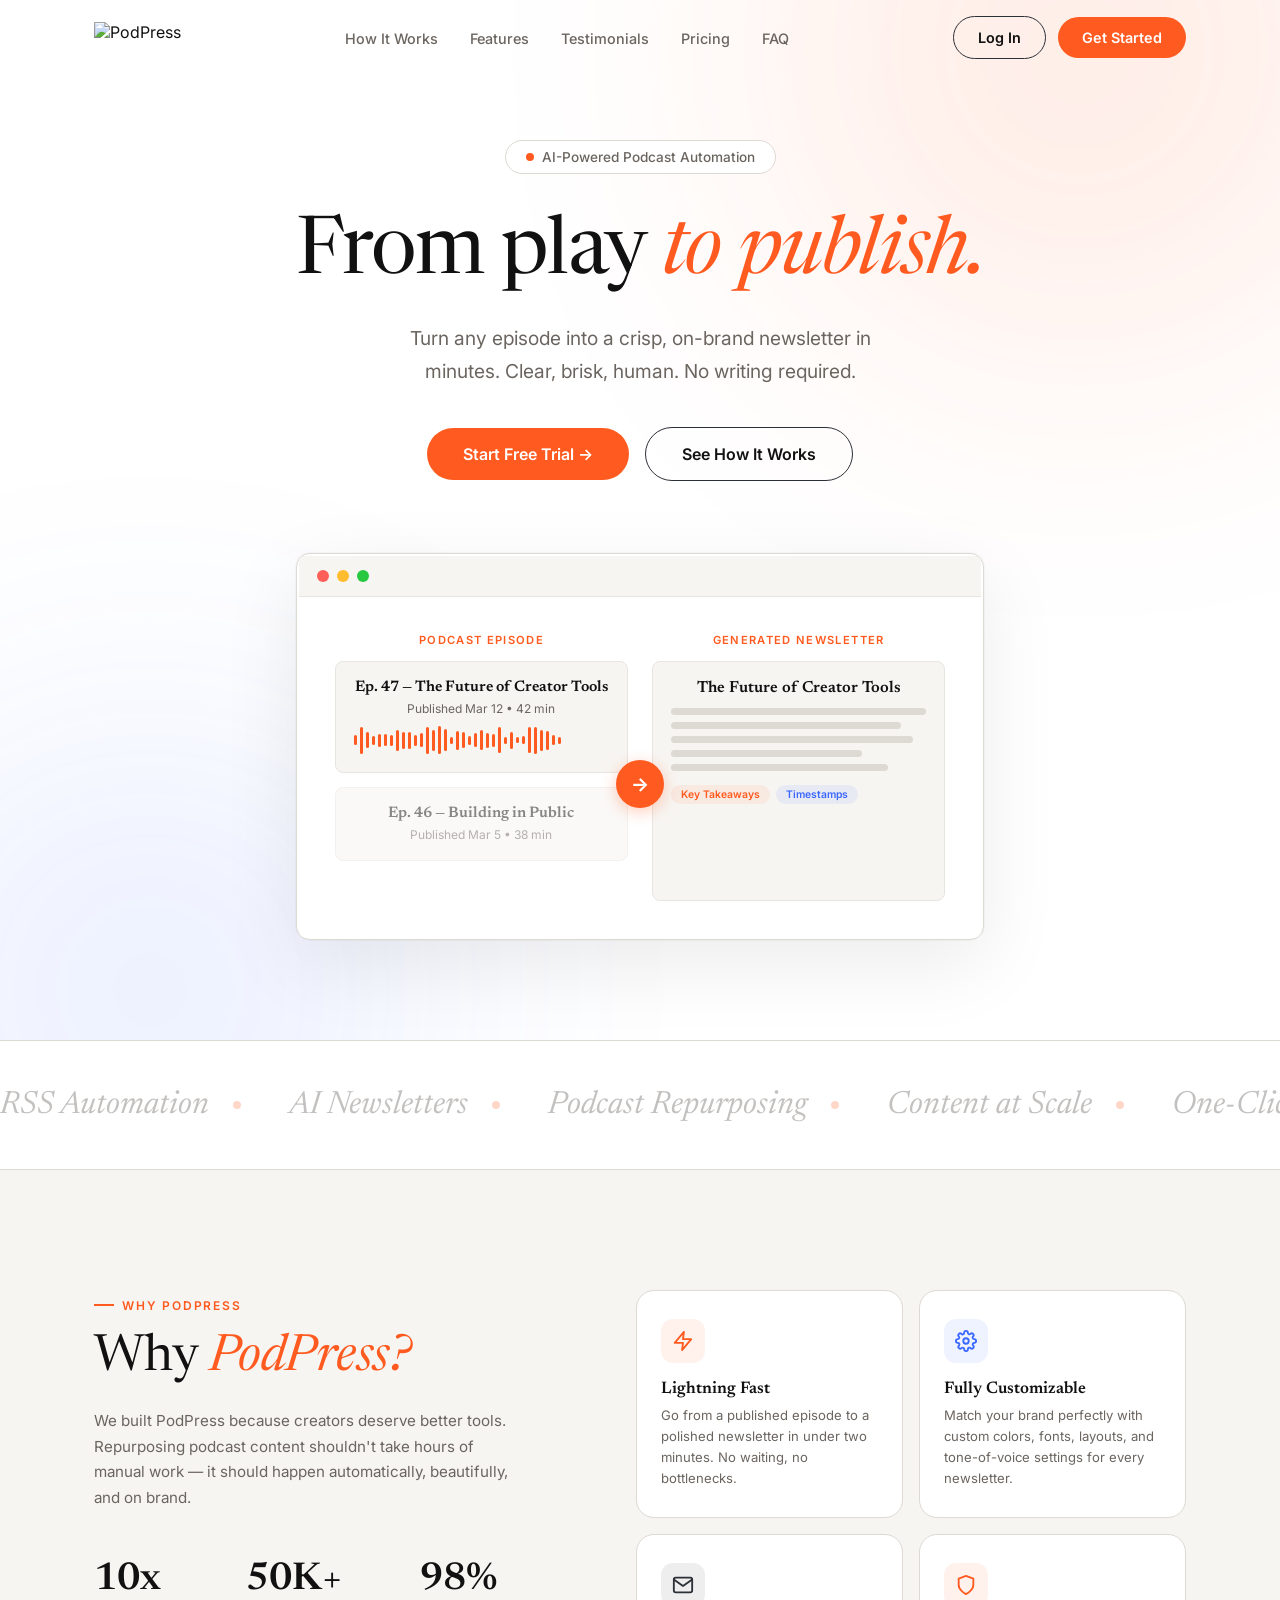
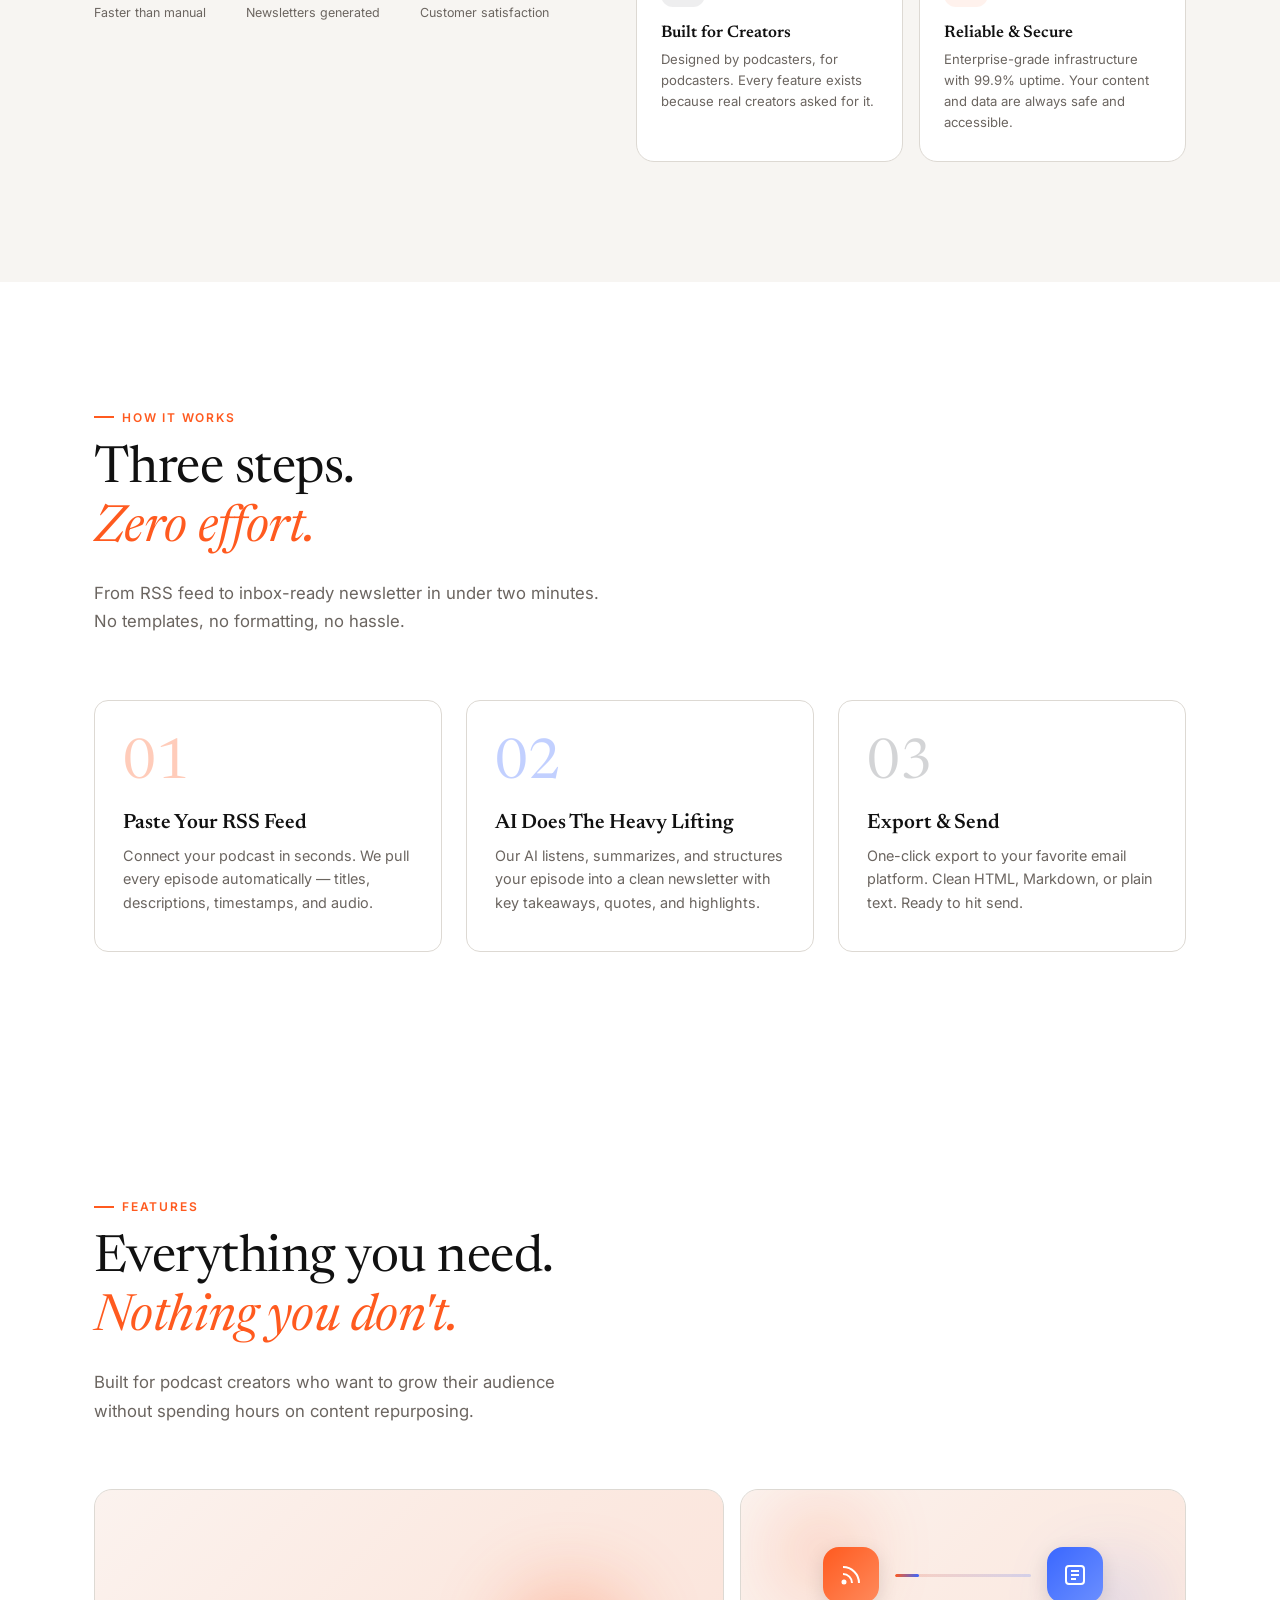
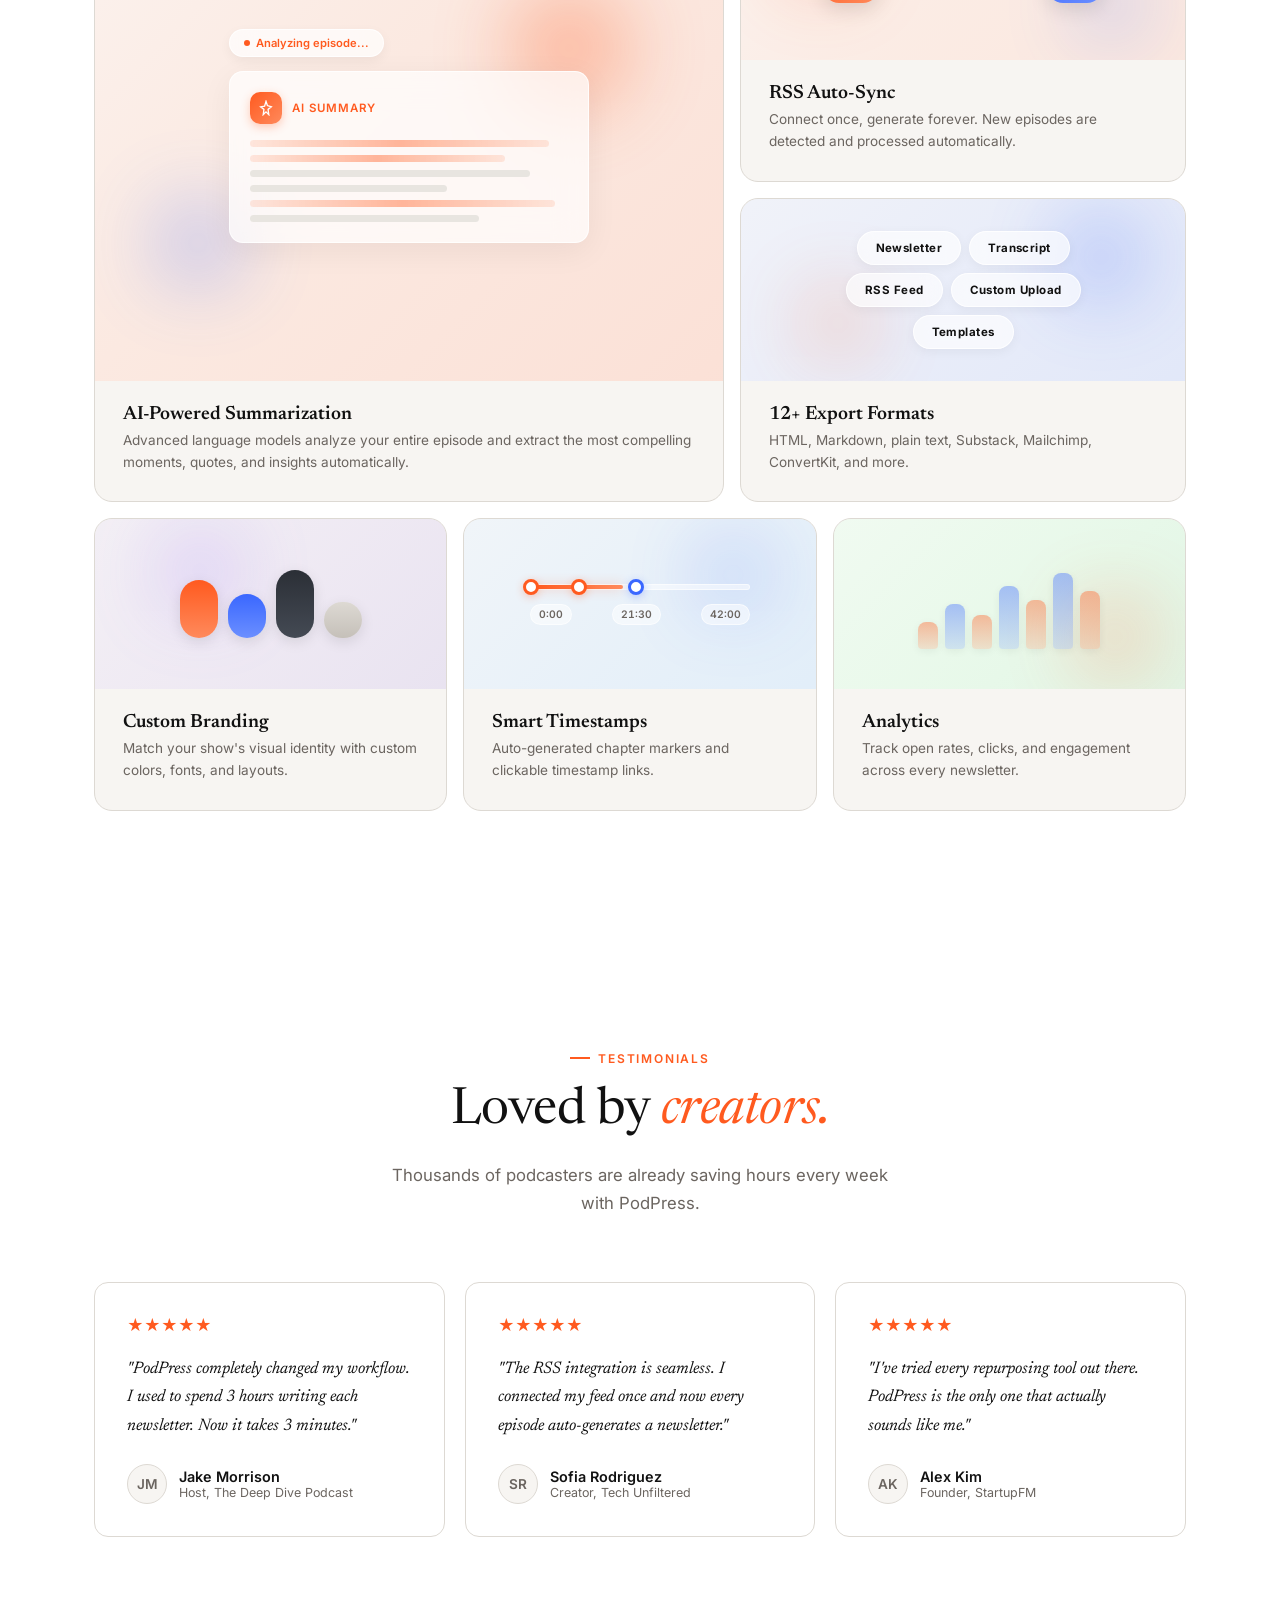
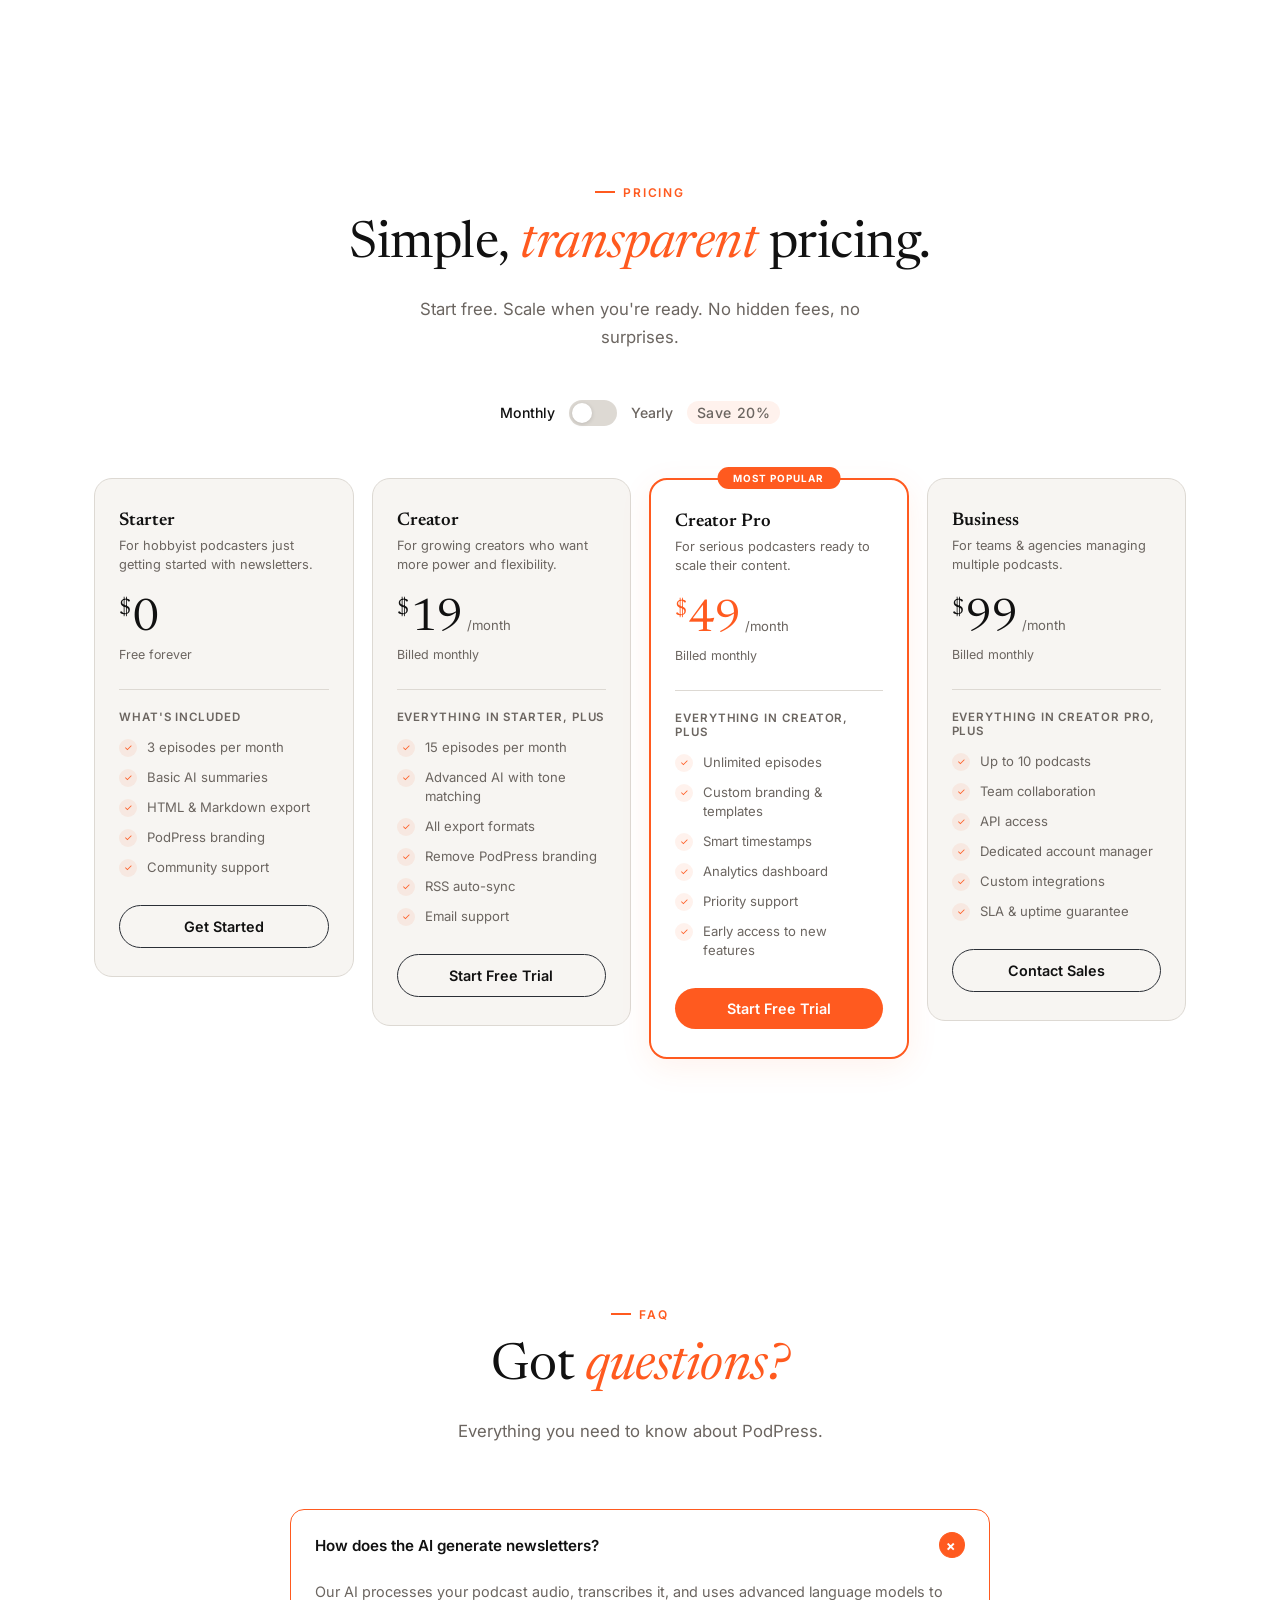
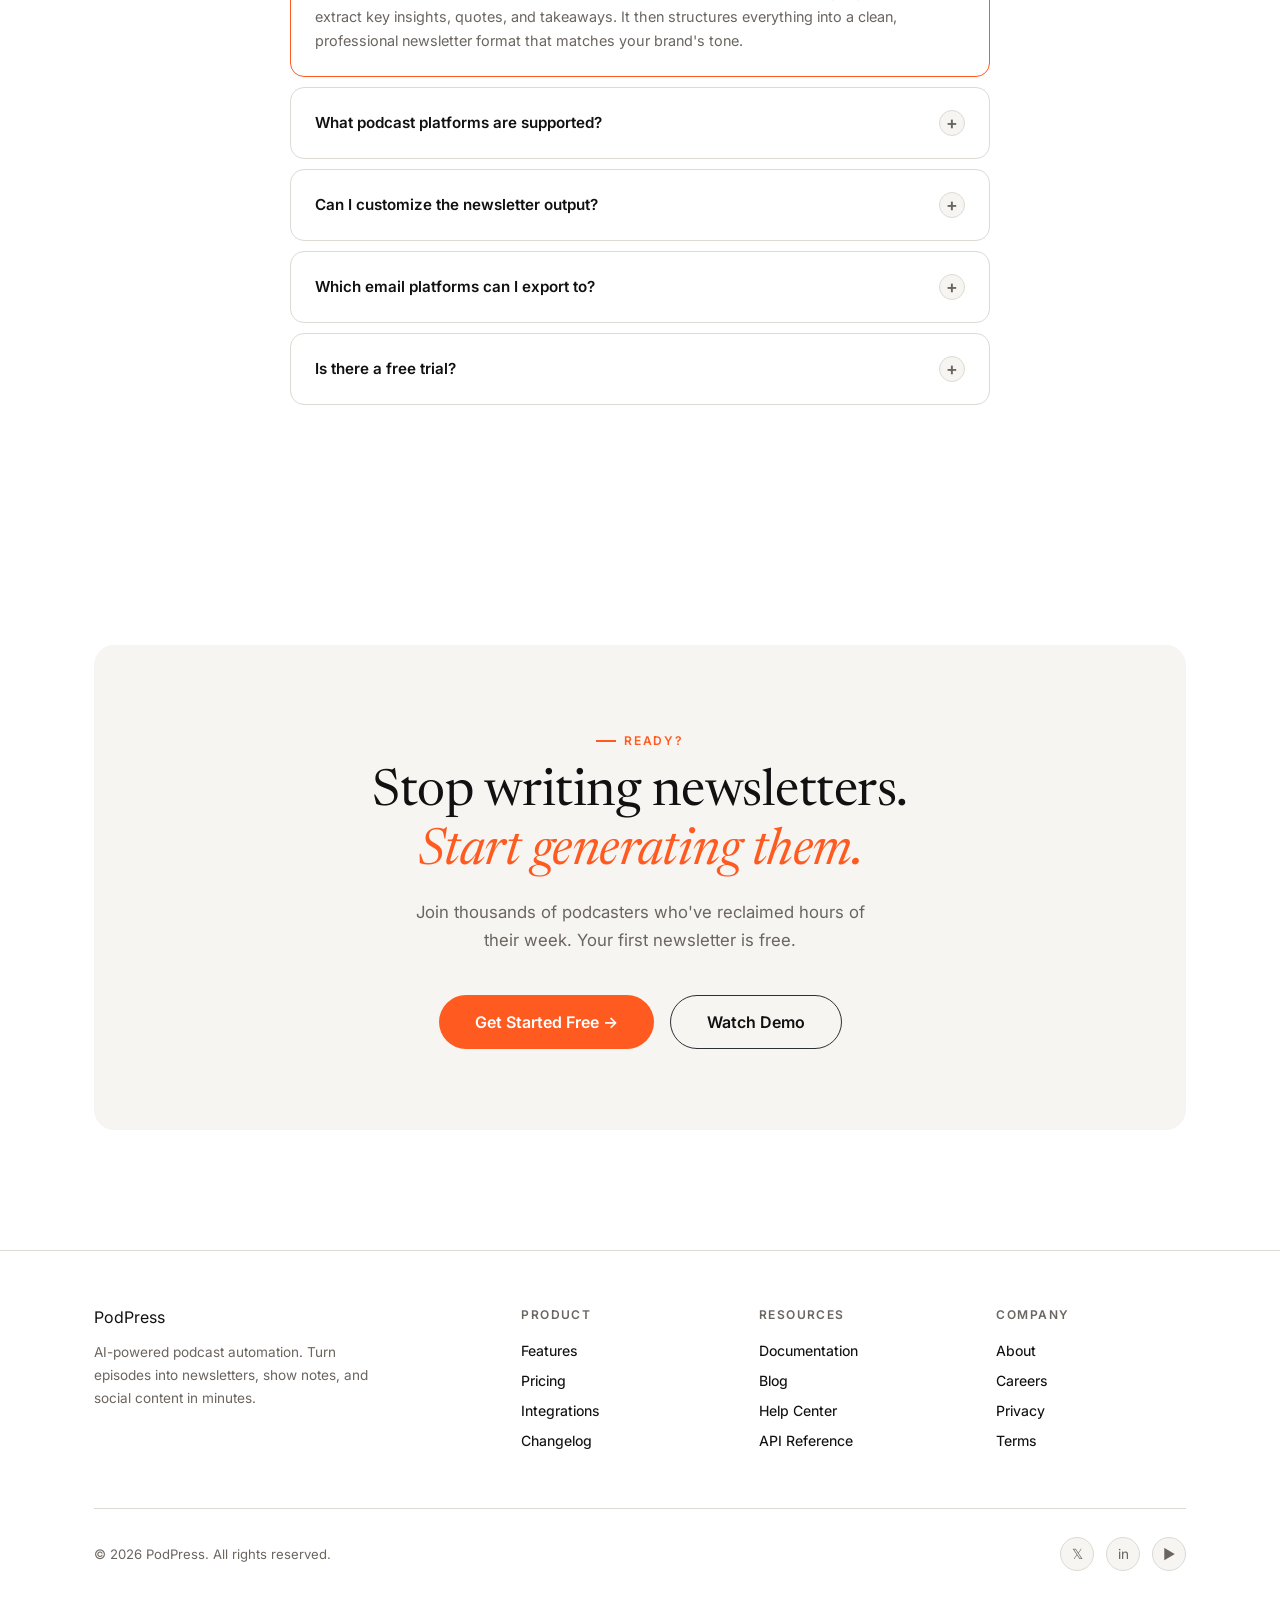
==== index.html @ 31eba361 "Add custom cursor with ripple & invert, update pricing to 4 cards with toggle, add Why PodPress sect" ====
<!DOCTYPE html>
<html lang="en">
<head>
  <meta charset="UTF-8" />
  <meta name="viewport" content="width=device-width, initial-scale=1.0" />
  <title>PodPress — From Play to Publish</title>
  <meta name="description" content="Turn podcast episodes into ready-to-send newsletters in minutes. AI-powered podcast content automation with RSS support and clean exports." />
  <link rel="preconnect" href="https://fonts.googleapis.com" />
  <link rel="preconnect" href="https://fonts.gstatic.com" crossorigin />
  <link href="https://fonts.googleapis.com/css2?family=Newsreader:ital,opsz,wght@0,6..72,400;0,6..72,500;0,6..72,600;0,6..72,700;1,6..72,400;1,6..72,500;1,6..72,600&family=Inter:wght@400;500;600;700&display=swap" rel="stylesheet" />
  <style>
    /* ========== RESET & BASE ========== */
    *, *::before, *::after { margin: 0; padding: 0; box-sizing: border-box; }
    :root {
      --ink: #111111;
      --porcelain: #F7F5F2;
      --slate: #2B2F36;
      --ampersand: #FF5A1F;
      --cornflower: #3A67FF;
      --bg: var(--porcelain);
      --surface: #ffffff;
      --surface-2: #EFECE8;
      --border: #DDD9D3;
      --border-light: #E8E5E0;
      --text: var(--ink);
      --text-muted: #6B6560;
      --radius: 14px;
      --radius-sm: 8px;
      --radius-full: 999px;
      --font-display: 'Newsreader', Georgia, serif;
      --font-body: 'Inter', -apple-system, sans-serif;
    }
    html { scroll-behavior: smooth; font-size: 16px; overflow-x: hidden; }
    body {
      font-family: var(--font-body);
      background: var(--surface);
      color: var(--text);
      overflow-x: hidden;
      -webkit-font-smoothing: antialiased;
    }
    a { color: inherit; text-decoration: none; }
    img { max-width: 100%; display: block; }
    button { cursor: pointer; border: none; background: none; font-family: inherit; }

    /* ========== UTILITIES ========== */
    .container { max-width: 1140px; margin: 0 auto; padding: 0 24px; }
    .text-accent { color: var(--ampersand); }
    .text-blue { color: var(--cornflower); }
    .text-italic { font-style: italic; }

    /* ========== NAVBAR ========== */
    .navbar {
      position: fixed;
      top: 0;
      left: 0;
      right: 0;
      z-index: 1000;
      padding: 16px 0;
      transition: all 0.3s ease;
    }
    .navbar.scrolled {
      background: rgba(247, 245, 242, 0.9);
      backdrop-filter: blur(16px);
      border-bottom: 1px solid var(--border);
    }
    .navbar .container {
      display: flex;
      align-items: center;
      justify-content: space-between;
    }
    .nav-logo {
      display: flex;
      align-items: center;
    }
    .nav-logo img {
      height: 32px;
      width: auto;
      display: block;
    }
    .nav-links {
      display: flex;
      align-items: center;
      gap: 32px;
      list-style: none;
    }
    .nav-links a {
      font-size: 0.9rem;
      font-weight: 500;
      color: var(--text-muted);
      transition: color 0.2s;
    }
    .nav-links a:hover { color: var(--ink); }
    .nav-cta {
      display: flex;
      gap: 12px;
      align-items: center;
    }
    .btn {
      display: inline-flex;
      align-items: center;
      justify-content: center;
      gap: 8px;
      font-weight: 600;
      font-size: 0.9rem;
      padding: 12px 24px;
      border-radius: var(--radius-full);
      transition: all 0.25s ease;
      cursor: pointer;
    }
    .btn-primary {
      background: var(--ampersand);
      color: #fff;
    }
    .btn-primary:hover {
      background: #e84e15;
      transform: translateY(-2px);
      box-shadow: 0 8px 24px rgba(255, 90, 31, 0.25);
    }
    .btn-ghost {
      color: var(--ink);
      border: 1.5px solid var(--slate);
    }
    .btn-ghost:hover {
      background: var(--ink);
      color: var(--porcelain);
      border-color: var(--ink);
    }
    .btn-large {
      padding: 16px 36px;
      font-size: 1rem;
    }
    .btn-link {
      color: var(--cornflower);
      text-decoration: underline;
      text-underline-offset: 3px;
      font-weight: 500;
      padding: 0;
      background: none;
      border: none;
    }
    .btn-link:hover { color: #2850d9; }

    .mobile-toggle {
      display: none;
      flex-direction: column;
      gap: 5px;
      padding: 4px;
    }
    .mobile-toggle span {
      width: 22px;
      height: 2px;
      background: var(--ink);
      border-radius: 2px;
      transition: all 0.3s;
    }

    /* ========== HERO ========== */
    .hero {
      position: relative;
      min-height: 100vh;
      display: flex;
      align-items: center;
      padding: 140px 0 100px;
      overflow: hidden;
    }
    .hero-bg {
      position: absolute;
      inset: 0;
      overflow: hidden;
    }
    .hero-bg .orb {
      position: absolute;
      border-radius: 50%;
      filter: blur(140px);
      opacity: 0.12;
    }
    .hero-bg .orb-1 {
      width: 600px;
      height: 600px;
      background: var(--ampersand);
      top: -250px;
      right: -100px;
    }
    .hero-bg .orb-2 {
      width: 500px;
      height: 500px;
      background: var(--cornflower);
      bottom: -200px;
      left: -100px;
    }
    .hero .container {
      position: relative;
      z-index: 1;
      text-align: center;
    }
    .hero-badge {
      display: inline-flex;
      align-items: center;
      gap: 8px;
      padding: 8px 20px;
      border-radius: var(--radius-full);
      border: 1px solid var(--border);
      background: var(--surface);
      font-size: 0.85rem;
      font-weight: 500;
      color: var(--text-muted);
      margin-bottom: 36px;
      animation: fadeUp 0.6s ease both;
    }
    .hero-badge .dot {
      width: 8px;
      height: 8px;
      background: var(--ampersand);
      border-radius: 50%;
      animation: pulse 2s ease-in-out infinite;
    }
    @keyframes pulse {
      0%, 100% { opacity: 1; transform: scale(1); }
      50% { opacity: 0.5; transform: scale(0.8); }
    }
    .hero h1 {
      font-family: var(--font-display);
      font-size: clamp(3rem, 7vw, 5rem);
      font-weight: 400;
      line-height: 1.1;
      letter-spacing: -0.02em;
      max-width: 800px;
      margin: 0 auto 24px;
      color: var(--ink);
      animation: fadeUp 0.6s ease 0.1s both;
    }
    .hero h1 em {
      font-style: italic;
      color: var(--ampersand);
    }
    .hero p {
      font-size: clamp(1.05rem, 1.8vw, 1.2rem);
      color: var(--text-muted);
      max-width: 520px;
      margin: 0 auto 40px;
      line-height: 1.7;
      animation: fadeUp 0.6s ease 0.2s both;
    }
    .hero-actions {
      display: flex;
      align-items: center;
      justify-content: center;
      gap: 16px;
      flex-wrap: wrap;
      animation: fadeUp 0.6s ease 0.3s both;
    }
    .hero-visual {
      margin-top: 72px;
      position: relative;
      animation: fadeUp 0.8s ease 0.4s both;
    }
    .hero-visual .mockup {
      background: var(--surface);
      border: 1px solid var(--border);
      border-radius: var(--radius);
      padding: 2px;
      overflow: hidden;
      box-shadow: 0 24px 80px rgba(17, 17, 17, 0.08), 0 0 0 1px rgba(0,0,0,0.03);
    }
    .mockup-bar {
      display: flex;
      align-items: center;
      gap: 8px;
      padding: 14px 18px;
      border-bottom: 1px solid var(--border-light);
      background: var(--bg);
    }
    .mockup-dot {
      width: 12px;
      height: 12px;
      border-radius: 50%;
      background: var(--border);
    }
    .mockup-dot:nth-child(1) { background: #ff5f57; }
    .mockup-dot:nth-child(2) { background: #febc2e; }
    .mockup-dot:nth-child(3) { background: #28c840; }
    .mockup-content {
      padding: 36px;
      display: grid;
      grid-template-columns: 1fr 1fr;
      gap: 24px;
      min-height: 340px;
      background: var(--surface);
    }
    .mockup-left {
      display: flex;
      flex-direction: column;
      gap: 14px;
    }
    .mockup-label {
      font-size: 0.7rem;
      font-weight: 600;
      text-transform: uppercase;
      letter-spacing: 0.12em;
      color: var(--ampersand);
    }
    .mockup-episode {
      background: var(--bg);
      border-radius: var(--radius-sm);
      padding: 18px;
      border: 1px solid var(--border-light);
    }
    .mockup-episode-title {
      font-family: var(--font-display);
      font-weight: 600;
      font-size: 0.95rem;
      margin-bottom: 6px;
      color: var(--ink);
    }
    .mockup-episode-meta {
      font-size: 0.75rem;
      color: var(--text-muted);
    }
    .mockup-waveform {
      display: flex;
      align-items: center;
      gap: 3px;
      margin-top: 10px;
      height: 28px;
    }
    .mockup-waveform span {
      display: block;
      width: 3px;
      border-radius: 2px;
      background: var(--ampersand);
      animation: waveform 1.2s ease-in-out infinite;
    }
    @keyframes waveform {
      0%, 100% { height: 20%; }
      50% { height: 100%; }
    }
    .mockup-right {
      display: flex;
      flex-direction: column;
      gap: 14px;
    }
    .mockup-newsletter {
      background: var(--bg);
      border-radius: var(--radius-sm);
      padding: 18px;
      border: 1px solid var(--border-light);
      flex: 1;
    }
    .mockup-newsletter-header {
      font-family: var(--font-display);
      font-weight: 600;
      font-size: 1rem;
      margin-bottom: 12px;
      color: var(--ink);
    }
    .mockup-newsletter-line {
      height: 7px;
      border-radius: 4px;
      background: var(--border);
      margin-bottom: 7px;
    }
    .mockup-arrow {
      position: absolute;
      top: 55%;
      left: 50%;
      transform: translate(-50%, -50%);
      width: 48px;
      height: 48px;
      background: var(--ampersand);
      border-radius: 50%;
      display: flex;
      align-items: center;
      justify-content: center;
      font-size: 1.2rem;
      color: #fff;
      font-weight: 700;
      box-shadow: 0 4px 16px rgba(255,90,31,0.3);
      z-index: 2;
    }

    @keyframes fadeUp {
      from { opacity: 0; transform: translateY(24px); }
      to { opacity: 1; transform: translateY(0); }
    }

    /* ========== WHY PODPRESS ========== */
    .why-section { background: var(--bg); }
    .why-layout {
      display: grid;
      grid-template-columns: 1fr 1.15fr;
      gap: 64px;
      align-items: start;
    }
    .why-left { position: sticky; top: 120px; }
    .why-left .section-label { margin-bottom: 16px; }
    .why-left .section-title { margin-bottom: 20px; }
    .why-intro {
      font-size: 0.95rem;
      color: var(--text-muted);
      line-height: 1.7;
      margin-bottom: 48px;
      max-width: 420px;
    }
    /* Stats row */
    .why-stats {
      display: flex;
      gap: 40px;
    }
    .why-stat {
      display: flex;
      flex-direction: column;
    }
    .why-stat-value {
      font-family: var(--font-display);
      font-size: 2.4rem;
      font-weight: 600;
      line-height: 1.1;
      color: var(--ink);
    }
    .why-stat-value .stat-accent { color: var(--ampersand); }
    .why-stat-label {
      font-size: 0.78rem;
      color: var(--text-muted);
      margin-top: 4px;
    }
    /* Feature cards grid */
    .why-cards {
      display: grid;
      grid-template-columns: 1fr 1fr;
      gap: 16px;
    }
    .why-card {
      background: var(--surface);
      border: 1px solid var(--border);
      border-radius: 18px;
      padding: 28px 24px;
      transition: all 0.4s cubic-bezier(0.16, 1, 0.3, 1);
      position: relative;
      overflow: hidden;
    }
    .why-card:hover {
      transform: translateY(-5px);
      box-shadow: 0 16px 48px rgba(17,17,17,0.06);
      border-color: transparent;
    }
    .why-card-icon {
      width: 44px;
      height: 44px;
      border-radius: 12px;
      display: flex;
      align-items: center;
      justify-content: center;
      margin-bottom: 18px;
      font-size: 1.2rem;
    }
    .why-card-icon.icon-orange {
      background: rgba(255,90,31,0.08);
      color: var(--ampersand);
    }
    .why-card-icon.icon-blue {
      background: rgba(58,103,255,0.08);
      color: var(--cornflower);
    }
    .why-card-icon.icon-slate {
      background: rgba(43,47,54,0.08);
      color: var(--slate);
    }
    .why-card-icon svg {
      width: 22px;
      height: 22px;
      stroke: currentColor;
      fill: none;
      stroke-width: 2;
      stroke-linecap: round;
      stroke-linejoin: round;
    }
    .why-card h4 {
      font-family: var(--font-display);
      font-size: 1.05rem;
      font-weight: 600;
      margin-bottom: 8px;
      color: var(--ink);
    }
    .why-card p {
      font-size: 0.82rem;
      color: var(--text-muted);
      line-height: 1.6;
    }
    @media (max-width: 1024px) {
      .why-layout { grid-template-columns: 1fr; gap: 48px; }
      .why-left { position: static; }
    }
    @media (max-width: 768px) {
      .why-stats { gap: 28px; }
      .why-stat-value { font-size: 1.8rem; }
    }
    @media (max-width: 480px) {
      .why-cards { grid-template-columns: 1fr; }
      .why-stats { flex-wrap: wrap; gap: 24px; }
    }

    /* ========== MARQUEE ========== */
    .marquee-section {
      padding: 48px 0;
      border-top: 1px solid var(--border);
      border-bottom: 1px solid var(--border);
      overflow: hidden;
      background: var(--surface);
    }
    .marquee-track {
      display: flex;
      gap: 48px;
      animation: marquee 25s linear infinite;
      width: max-content;
    }
    .marquee-item {
      font-family: var(--font-display);
      font-size: clamp(1.3rem, 2.5vw, 2rem);
      font-weight: 400;
      font-style: italic;
      white-space: nowrap;
      color: var(--text-muted);
      opacity: 0.4;
      display: flex;
      align-items: center;
      gap: 24px;
    }
    .marquee-item .sep {
      width: 8px;
      height: 8px;
      background: var(--ampersand);
      border-radius: 50%;
      flex-shrink: 0;
      opacity: 0.6;
    }
    @keyframes marquee {
      from { transform: translateX(0); }
      to { transform: translateX(-50%); }
    }

    /* ========== SECTION STYLES ========== */
    section { padding: 120px 0; }
    .section-label {
      display: inline-flex;
      align-items: center;
      gap: 8px;
      font-size: 0.75rem;
      font-weight: 600;
      text-transform: uppercase;
      letter-spacing: 0.15em;
      color: var(--ampersand);
      margin-bottom: 16px;
    }
    .section-label::before {
      content: '';
      width: 20px;
      height: 2px;
      background: var(--ampersand);
    }
    .section-title {
      font-family: var(--font-display);
      font-size: clamp(2rem, 4.5vw, 3.2rem);
      font-weight: 400;
      line-height: 1.15;
      letter-spacing: -0.01em;
      margin-bottom: 20px;
      color: var(--ink);
    }
    .section-title em {
      font-style: italic;
      color: var(--ampersand);
    }
    .section-title .blue { color: var(--cornflower); }
    .section-desc {
      font-size: 1.05rem;
      color: var(--text-muted);
      max-width: 520px;
      line-height: 1.7;
    }

    /* ========== HOW IT WORKS ========== */
    .how-it-works .steps {
      display: grid;
      grid-template-columns: repeat(3, 1fr);
      gap: 24px;
      margin-top: 64px;
    }
    .step-card {
      background: var(--surface);
      border: 1px solid var(--border);
      border-radius: var(--radius);
      padding: 36px 28px;
      position: relative;
      overflow: hidden;
      transition: all 0.3s ease;
    }
    .step-card:hover {
      border-color: var(--ampersand);
      transform: translateY(-4px);
      box-shadow: 0 16px 48px rgba(17,17,17,0.06);
    }
    .step-card::before {
      content: '';
      position: absolute;
      top: 0;
      left: 0;
      right: 0;
      height: 3px;
      background: var(--ampersand);
      opacity: 0;
      transition: opacity 0.3s;
    }
    .step-card:hover::before { opacity: 1; }
    .step-number {
      font-family: var(--font-display);
      font-size: 3.5rem;
      font-weight: 400;
      line-height: 1;
      margin-bottom: 20px;
      color: var(--border);
    }
    .step-card:nth-child(1) .step-number { color: var(--ampersand); opacity: 0.3; }
    .step-card:nth-child(2) .step-number { color: var(--cornflower); opacity: 0.3; }
    .step-card:nth-child(3) .step-number { color: var(--slate); opacity: 0.2; }
    .step-card h3 {
      font-family: var(--font-display);
      font-size: 1.3rem;
      font-weight: 600;
      margin-bottom: 10px;
      color: var(--ink);
    }
    .step-card p {
      color: var(--text-muted);
      line-height: 1.65;
      font-size: 0.9rem;
    }
    .step-icon {
      width: 48px;
      height: 48px;
      border-radius: 12px;
      display: flex;
      align-items: center;
      justify-content: center;
      font-size: 1.4rem;
      margin-bottom: 16px;
      background: var(--bg);
    }

    /* ========== FEATURES BENTO ========== */
    .features { background: var(--surface); }
    .bento-grid {
      display: grid;
      grid-template-columns: repeat(12, 1fr);
      grid-auto-rows: minmax(200px, auto);
      gap: 16px;
      margin-top: 64px;
    }
    .bento-card {
      background: var(--bg);
      border: 1px solid var(--border);
      border-radius: 18px;
      padding: 0;
      display: flex;
      flex-direction: column;
      position: relative;
      overflow: hidden;
      transition: all 0.45s cubic-bezier(0.16, 1, 0.3, 1);
    }
    .bento-card:hover {
      border-color: transparent;
      transform: translateY(-6px);
      box-shadow: 0 24px 64px rgba(17,17,17,0.10), 0 0 0 1px rgba(255,90,31,0.15);
    }
    .bento-card-content {
      padding: 24px 28px 28px;
      position: relative;
      z-index: 2;
    }
    .bento-card h3 {
      font-family: var(--font-display);
      font-size: 1.2rem;
      font-weight: 600;
      margin-bottom: 6px;
      color: var(--ink);
    }
    .bento-card p {
      color: var(--text-muted);
      font-size: 0.85rem;
      line-height: 1.6;
    }
    .bento-1 { grid-column: span 7; grid-row: span 2; }
    .bento-2 { grid-column: span 5; }
    .bento-3 { grid-column: span 5; }
    .bento-4 { grid-column: span 4; }
    .bento-5 { grid-column: span 4; }
    .bento-6 { grid-column: span 4; }

    /* --- Shared visual area with gradient backgrounds --- */
    .bento-visual {
      flex: 1;
      min-height: 170px;
      display: flex;
      align-items: center;
      justify-content: center;
      padding: 32px;
      position: relative;
      overflow: hidden;
    }
    .bento-visual::before {
      content: '';
      position: absolute;
      inset: 0;
      opacity: 0.55;
      transition: opacity 0.4s ease;
    }
    .bento-card:hover .bento-visual::before { opacity: 0.75; }
    .bento-1 .bento-visual::before { background: linear-gradient(135deg, #FFF0EB 0%, #FFE0D4 40%, #FFD0C0 100%); }
    .bento-2 .bento-visual::before { background: linear-gradient(135deg, #FFF0EB 0%, #FFE4D9 50%, #FFDDD0 100%); }
    .bento-3 .bento-visual::before { background: linear-gradient(135deg, #EBF0FF 0%, #DDE6FF 50%, #D0DDFF 100%); }
    .bento-4 .bento-visual::before { background: linear-gradient(135deg, #F0EBF7 0%, #E8E0F4 50%, #DDD4EF 100%); }
    .bento-5 .bento-visual::before { background: linear-gradient(135deg, #EBF5FF 0%, #DDEEFF 50%, #D0E8FF 100%); }
    .bento-6 .bento-visual::before { background: linear-gradient(135deg, #EBFFF0 0%, #DDFCE4 50%, #D0F5DA 100%); }
    .bento-1 .bento-visual { min-height: 300px; }

    /* --- Glass icon base --- */
    .glass-icon {
      width: 52px;
      height: 52px;
      border-radius: 16px;
      display: flex;
      align-items: center;
      justify-content: center;
      background: rgba(255,255,255,0.55);
      backdrop-filter: blur(12px);
      -webkit-backdrop-filter: blur(12px);
      border: 1px solid rgba(255,255,255,0.7);
      box-shadow: 0 4px 16px rgba(0,0,0,0.06), inset 0 1px 0 rgba(255,255,255,0.8);
      position: relative;
      z-index: 2;
      transition: all 0.35s cubic-bezier(0.16, 1, 0.3, 1);
    }
    .bento-card:hover .glass-icon {
      transform: scale(1.08) translateY(-2px);
      box-shadow: 0 8px 28px rgba(0,0,0,0.10), inset 0 1px 0 rgba(255,255,255,0.9);
    }
    .glass-icon svg { width: 24px; height: 24px; }

    /* --- Floating orbs for visual depth --- */
    .bento-visual .float-orb {
      position: absolute;
      border-radius: 50%;
      filter: blur(40px);
      opacity: 0.35;
      z-index: 0;
      transition: all 0.6s ease;
    }
    .bento-card:hover .float-orb { opacity: 0.5; }

    /* --- Card 1: AI Summarization --- */
    .ai-widget {
      position: relative;
      z-index: 2;
      display: flex;
      flex-direction: column;
      gap: 14px;
      width: 100%;
      max-width: 360px;
    }
    .ai-widget-doc {
      background: rgba(255,255,255,0.7);
      backdrop-filter: blur(16px);
      -webkit-backdrop-filter: blur(16px);
      border: 1px solid rgba(255,255,255,0.8);
      border-radius: 14px;
      padding: 20px;
      box-shadow: 0 8px 32px rgba(0,0,0,0.06);
      transition: transform 0.4s cubic-bezier(0.16, 1, 0.3, 1);
    }
    .bento-1:hover .ai-widget-doc { transform: translateY(-4px); }
    .ai-widget-top {
      display: flex;
      align-items: center;
      gap: 10px;
      margin-bottom: 16px;
    }
    .ai-widget-icon {
      width: 32px;
      height: 32px;
      border-radius: 10px;
      background: linear-gradient(135deg, var(--ampersand), #FF8A5C);
      display: flex;
      align-items: center;
      justify-content: center;
      box-shadow: 0 3px 10px rgba(255,90,31,0.3);
    }
    .ai-widget-icon svg { width: 16px; height: 16px; }
    .ai-widget-title {
      font-size: 0.72rem;
      font-weight: 600;
      text-transform: uppercase;
      letter-spacing: 0.08em;
      color: var(--ampersand);
    }
    .ai-widget-lines {
      display: flex;
      flex-direction: column;
      gap: 8px;
    }
    .ai-wl {
      height: 7px;
      border-radius: 4px;
      background: var(--border-light);
      position: relative;
      overflow: hidden;
    }
    .ai-wl.active {
      background: rgba(255, 90, 31, 0.12);
    }
    .ai-wl.active::after {
      content: '';
      position: absolute;
      inset: 0;
      border-radius: 4px;
      background: linear-gradient(90deg, transparent, rgba(255,90,31,0.35), transparent);
      animation: ai-shimmer 2.2s ease-in-out infinite;
    }
    .ai-wl:nth-child(2).active::after { animation-delay: 0.25s; }
    .ai-wl:nth-child(5).active::after { animation-delay: 0.5s; }
    @keyframes ai-shimmer {
      0% { transform: translateX(-100%); }
      100% { transform: translateX(100%); }
    }
    .ai-widget-badge {
      align-self: flex-start;
      display: inline-flex;
      align-items: center;
      gap: 6px;
      padding: 6px 14px;
      border-radius: var(--radius-full);
      background: rgba(255,255,255,0.7);
      backdrop-filter: blur(12px);
      -webkit-backdrop-filter: blur(12px);
      border: 1px solid rgba(255,255,255,0.8);
      box-shadow: 0 4px 12px rgba(0,0,0,0.05);
      font-size: 0.7rem;
      font-weight: 600;
      color: var(--ampersand);
      animation: float-badge 3s ease-in-out infinite;
      z-index: 2;
    }
    @keyframes float-badge {
      0%, 100% { transform: translateY(0); }
      50% { transform: translateY(-4px); }
    }
    .ai-widget-badge .badge-dot {
      width: 6px;
      height: 6px;
      border-radius: 50%;
      background: var(--ampersand);
      animation: pulse 1.5s ease-in-out infinite;
    }

    /* --- Card 2: RSS Auto-Sync --- */
    .rss-widget {
      position: relative;
      z-index: 2;
      display: flex;
      align-items: center;
      gap: 16px;
      width: 100%;
      max-width: 280px;
    }
    .rss-node {
      width: 56px;
      height: 56px;
      border-radius: 16px;
      display: flex;
      align-items: center;
      justify-content: center;
      flex-shrink: 0;
      box-shadow: 0 6px 20px rgba(0,0,0,0.12);
      transition: all 0.4s cubic-bezier(0.16, 1, 0.3, 1);
    }
    .rss-node-from {
      background: linear-gradient(135deg, var(--ampersand), #FF8A5C);
    }
    .rss-node-to {
      background: linear-gradient(135deg, var(--cornflower), #6B8FFF);
    }
    .bento-2:hover .rss-node { transform: scale(1.1) translateY(-2px); box-shadow: 0 10px 28px rgba(0,0,0,0.16); }
    .rss-node svg { width: 24px; height: 24px; }
    .rss-connector {
      flex: 1;
      height: 3px;
      border-radius: 2px;
      background: linear-gradient(90deg, rgba(255,90,31,0.2), rgba(58,103,255,0.2));
      position: relative;
      overflow: hidden;
    }
    .rss-connector::after {
      content: '';
      position: absolute;
      width: 24px;
      height: 100%;
      border-radius: 2px;
      background: linear-gradient(90deg, var(--ampersand), var(--cornflower));
      animation: rss-flow 1.8s ease-in-out infinite;
    }
    @keyframes rss-flow {
      0% { left: -24px; opacity: 0; }
      15% { opacity: 1; }
      85% { opacity: 1; }
      100% { left: calc(100% + 24px); opacity: 0; }
    }
    .rss-pulse-ring {
      position: absolute;
      inset: -6px;
      border-radius: 20px;
      border: 2px solid var(--ampersand);
      opacity: 0;
      animation: rss-ping 2s ease-out infinite;
    }
    .rss-node-to .rss-pulse-ring {
      border-color: var(--cornflower);
      animation-delay: 0.9s;
    }
    @keyframes rss-ping {
      0% { opacity: 0.5; transform: scale(1); }
      100% { opacity: 0; transform: scale(1.5); }
    }

    /* --- Card 3: Export Formats --- */
    .export-widget {
      position: relative;
      z-index: 2;
      display: flex;
      flex-wrap: wrap;
      gap: 8px;
      justify-content: center;
      max-width: 260px;
    }
    .export-chip {
      padding: 9px 18px;
      border-radius: var(--radius-full);
      font-size: 0.72rem;
      font-weight: 700;
      letter-spacing: 0.04em;
      background: rgba(255,255,255,0.65);
      backdrop-filter: blur(10px);
      -webkit-backdrop-filter: blur(10px);
      border: 1px solid rgba(255,255,255,0.8);
      box-shadow: 0 3px 12px rgba(0,0,0,0.05);
      color: var(--ink);
      cursor: default;
      transition: all 0.35s cubic-bezier(0.16, 1, 0.3, 1);
    }
    .bento-3:hover .export-chip:nth-child(1) { background: linear-gradient(135deg, var(--ampersand), #FF8A5C); color: #fff; border-color: transparent; transform: translateY(-3px) scale(1.04); box-shadow: 0 6px 18px rgba(255,90,31,0.25); transition-delay: 0s; }
    .bento-3:hover .export-chip:nth-child(2) { background: linear-gradient(135deg, var(--cornflower), #6B8FFF); color: #fff; border-color: transparent; transform: translateY(-3px) scale(1.04); box-shadow: 0 6px 18px rgba(58,103,255,0.25); transition-delay: 0.05s; }
    .bento-3:hover .export-chip:nth-child(3) { background: linear-gradient(135deg, var(--slate), #444A54); color: #fff; border-color: transparent; transform: translateY(-3px) scale(1.04); box-shadow: 0 6px 18px rgba(43,47,54,0.25); transition-delay: 0.1s; }
    .bento-3:hover .export-chip:nth-child(4) { background: linear-gradient(135deg, var(--ampersand), #FF8A5C); color: #fff; border-color: transparent; transform: translateY(-3px) scale(1.04); box-shadow: 0 6px 18px rgba(255,90,31,0.25); transition-delay: 0.15s; }
    .bento-3:hover .export-chip:nth-child(5) { background: linear-gradient(135deg, var(--cornflower), #6B8FFF); color: #fff; border-color: transparent; transform: translateY(-3px) scale(1.04); box-shadow: 0 6px 18px rgba(58,103,255,0.25); transition-delay: 0.2s; }

    /* --- Card 4: Custom Branding --- */
    .brand-widget {
      position: relative;
      z-index: 2;
      display: flex;
      align-items: flex-end;
      gap: 10px;
    }
    .brand-pill {
      width: 38px;
      border-radius: 19px;
      transition: all 0.5s cubic-bezier(0.16, 1, 0.3, 1);
      cursor: default;
      box-shadow: 0 4px 14px rgba(0,0,0,0.1);
    }
    .brand-pill:nth-child(1) { height: 58px; background: linear-gradient(180deg, var(--ampersand), #FF8A5C); }
    .brand-pill:nth-child(2) { height: 44px; background: linear-gradient(180deg, var(--cornflower), #6B8FFF); }
    .brand-pill:nth-child(3) { height: 68px; background: linear-gradient(180deg, var(--slate), #444A54); }
    .brand-pill:nth-child(4) { height: 36px; background: linear-gradient(180deg, #DDD9D3, #C5C0B9); }
    .bento-4:hover .brand-pill:nth-child(1) { height: 44px; border-radius: 14px; transform: rotate(-3deg); }
    .bento-4:hover .brand-pill:nth-child(2) { height: 68px; border-radius: 14px; transform: rotate(2deg); }
    .bento-4:hover .brand-pill:nth-child(3) { height: 38px; border-radius: 14px; transform: rotate(-2deg); }
    .bento-4:hover .brand-pill:nth-child(4) { height: 58px; border-radius: 14px; transform: rotate(3deg); }

    /* --- Card 5: Smart Timestamps --- */
    .ts-widget {
      position: relative;
      z-index: 2;
      width: 100%;
      max-width: 220px;
    }
    .ts-bar {
      width: 100%;
      height: 6px;
      background: rgba(255,255,255,0.5);
      border-radius: 3px;
      position: relative;
      margin-bottom: 14px;
      backdrop-filter: blur(8px);
      border: 1px solid rgba(255,255,255,0.6);
    }
    .ts-fill {
      height: 100%;
      width: 42%;
      background: linear-gradient(90deg, var(--ampersand), #FF8A5C);
      border-radius: 3px;
      transition: width 0.6s cubic-bezier(0.16, 1, 0.3, 1);
      box-shadow: 0 0 12px rgba(255,90,31,0.3);
    }
    .bento-5:hover .ts-fill { width: 75%; }
    .ts-pin {
      position: absolute;
      top: 50%;
      transform: translate(-50%, -50%);
      width: 16px;
      height: 16px;
      border-radius: 50%;
      background: var(--surface);
      border: 3px solid var(--ampersand);
      box-shadow: 0 2px 8px rgba(255,90,31,0.3);
      transition: all 0.4s cubic-bezier(0.16, 1, 0.3, 1);
      z-index: 1;
    }
    .ts-pin:nth-child(3) { left: 22%; border-color: var(--ampersand); }
    .ts-pin:nth-child(4) { left: 48%; border-color: var(--cornflower); box-shadow: 0 2px 8px rgba(58,103,255,0.3); }
    .ts-pin:nth-child(5) { left: 78%; border-color: var(--slate); box-shadow: 0 2px 8px rgba(43,47,54,0.2); }
    .bento-5:hover .ts-pin { transform: translate(-50%, -50%) scale(1.35); background: var(--ampersand); border-color: #fff; }
    .bento-5:hover .ts-pin:nth-child(4) { background: var(--cornflower); }
    .bento-5:hover .ts-pin:nth-child(5) { background: var(--slate); }
    .ts-times {
      display: flex;
      justify-content: space-between;
    }
    .ts-time {
      font-size: 0.65rem;
      color: var(--text-muted);
      font-weight: 600;
      font-variant-numeric: tabular-nums;
      background: rgba(255,255,255,0.5);
      backdrop-filter: blur(6px);
      padding: 3px 8px;
      border-radius: var(--radius-full);
      border: 1px solid rgba(255,255,255,0.6);
    }

    /* --- Card 6: Analytics --- */
    .chart-widget {
      position: relative;
      z-index: 2;
      display: flex;
      align-items: flex-end;
      gap: 7px;
      height: 90px;
    }
    .chart-col {
      width: 20px;
      border-radius: 8px 8px 4px 4px;
      transition: all 0.5s cubic-bezier(0.16, 1, 0.3, 1);
      position: relative;
      box-shadow: 0 2px 8px rgba(0,0,0,0.06);
    }
    .chart-col:nth-child(1) { height: 30%; background: linear-gradient(180deg, rgba(255,90,31,0.4), rgba(255,90,31,0.15)); }
    .chart-col:nth-child(2) { height: 50%; background: linear-gradient(180deg, rgba(58,103,255,0.4), rgba(58,103,255,0.15)); }
    .chart-col:nth-child(3) { height: 38%; background: linear-gradient(180deg, rgba(255,90,31,0.4), rgba(255,90,31,0.15)); }
    .chart-col:nth-child(4) { height: 70%; background: linear-gradient(180deg, rgba(58,103,255,0.4), rgba(58,103,255,0.15)); }
    .chart-col:nth-child(5) { height: 55%; background: linear-gradient(180deg, rgba(255,90,31,0.4), rgba(255,90,31,0.15)); }
    .chart-col:nth-child(6) { height: 85%; background: linear-gradient(180deg, rgba(58,103,255,0.4), rgba(58,103,255,0.15)); }
    .chart-col:nth-child(7) { height: 65%; background: linear-gradient(180deg, rgba(255,90,31,0.4), rgba(255,90,31,0.15)); }
    .bento-6:hover .chart-col:nth-child(1) { height: 48%; background: linear-gradient(180deg, var(--ampersand), #FF8A5C); box-shadow: 0 4px 14px rgba(255,90,31,0.3); }
    .bento-6:hover .chart-col:nth-child(2) { height: 62%; background: linear-gradient(180deg, var(--cornflower), #6B8FFF); box-shadow: 0 4px 14px rgba(58,103,255,0.3); transition-delay: 0.03s; }
    .bento-6:hover .chart-col:nth-child(3) { height: 52%; background: linear-gradient(180deg, var(--ampersand), #FF8A5C); box-shadow: 0 4px 14px rgba(255,90,31,0.3); transition-delay: 0.06s; }
    .bento-6:hover .chart-col:nth-child(4) { height: 82%; background: linear-gradient(180deg, var(--cornflower), #6B8FFF); box-shadow: 0 4px 14px rgba(58,103,255,0.3); transition-delay: 0.09s; }
    .bento-6:hover .chart-col:nth-child(5) { height: 68%; background: linear-gradient(180deg, var(--ampersand), #FF8A5C); box-shadow: 0 4px 14px rgba(255,90,31,0.3); transition-delay: 0.12s; }
    .bento-6:hover .chart-col:nth-child(6) { height: 96%; background: linear-gradient(180deg, var(--cornflower), #6B8FFF); box-shadow: 0 4px 14px rgba(58,103,255,0.3); transition-delay: 0.15s; }
    .bento-6:hover .chart-col:nth-child(7) { height: 78%; background: linear-gradient(180deg, var(--ampersand), #FF8A5C); box-shadow: 0 4px 14px rgba(255,90,31,0.3); transition-delay: 0.18s; }

    /* ========== TESTIMONIALS ========== */
    .testimonials .container > .section-title { text-align: center; }
    .testimonials .container > .section-label { display: flex; justify-content: center; }
    .testimonials .container > .section-desc { text-align: center; margin: 0 auto 64px; }
    .testimonial-grid {
      display: grid;
      grid-template-columns: repeat(3, 1fr);
      gap: 20px;
      margin-top: 64px;
    }
    .testimonial-card {
      background: var(--surface);
      border: 1px solid var(--border);
      border-radius: var(--radius);
      padding: 32px;
      transition: all 0.3s ease;
    }
    .testimonial-card:hover {
      border-color: var(--ampersand);
      transform: translateY(-4px);
      box-shadow: 0 16px 48px rgba(17,17,17,0.06);
    }
    .testimonial-stars {
      display: flex;
      gap: 3px;
      margin-bottom: 20px;
      color: var(--ampersand);
      font-size: 1rem;
    }
    .testimonial-text {
      font-family: var(--font-display);
      font-size: 1.05rem;
      line-height: 1.7;
      margin-bottom: 24px;
      color: var(--ink);
      font-style: italic;
    }
    .testimonial-author {
      display: flex;
      align-items: center;
      gap: 12px;
    }
    .testimonial-avatar {
      width: 40px;
      height: 40px;
      border-radius: 50%;
      display: flex;
      align-items: center;
      justify-content: center;
      font-weight: 600;
      font-size: 0.85rem;
      background: var(--bg);
      color: var(--text-muted);
      border: 1px solid var(--border);
    }
    .testimonial-name {
      font-weight: 600;
      font-size: 0.9rem;
      color: var(--ink);
    }
    .testimonial-role {
      font-size: 0.78rem;
      color: var(--text-muted);
    }

    /* ========== PRICING ========== */
    .pricing { background: var(--surface); }
    .pricing .header { text-align: center; margin-bottom: 48px; }
    .pricing .header .section-desc { margin: 0 auto; }

    /* --- Billing toggle --- */
    .billing-toggle {
      display: flex;
      align-items: center;
      justify-content: center;
      gap: 14px;
      margin-bottom: 52px;
    }
    .billing-toggle span {
      font-size: 0.88rem;
      font-weight: 500;
      color: var(--text-muted);
      transition: color 0.25s ease;
    }
    .billing-toggle span.active { color: var(--ink); }
    .toggle-switch {
      position: relative;
      width: 48px;
      height: 26px;
      background: var(--border);
      border-radius: var(--radius-full);
      cursor: pointer;
      transition: background 0.25s ease;
      flex-shrink: 0;
    }
    .toggle-switch.is-yearly { background: var(--ampersand); }
    .toggle-switch::after {
      content: '';
      position: absolute;
      top: 3px;
      left: 3px;
      width: 20px;
      height: 20px;
      background: #fff;
      border-radius: 50%;
      box-shadow: 0 1px 4px rgba(0,0,0,0.15);
      transition: transform 0.25s cubic-bezier(0.16, 1, 0.3, 1);
    }
    .toggle-switch.is-yearly::after { transform: translateX(22px); }
    .billing-save {
      font-size: 0.72rem;
      font-weight: 600;
      letter-spacing: 0.04em;
      color: var(--ampersand);
      background: rgba(255,90,31,0.08);
      padding: 3px 10px;
      border-radius: var(--radius-full);
    }

    /* --- Grid: 4 columns --- */
    .pricing-grid {
      display: grid;
      grid-template-columns: repeat(4, 1fr);
      gap: 18px;
      align-items: start;
    }

    /* --- Card base --- */
    .price-card {
      background: var(--bg);
      border: 1px solid var(--border);
      border-radius: 18px;
      padding: 32px 24px 28px;
      position: relative;
      transition: all 0.4s cubic-bezier(0.16, 1, 0.3, 1);
      display: flex;
      flex-direction: column;
    }
    .price-card:hover {
      transform: translateY(-6px);
      box-shadow: 0 20px 56px rgba(17,17,17,0.07);
    }

    /* --- Featured card --- */
    .price-card.featured {
      border: 2px solid var(--ampersand);
      background: var(--surface);
      box-shadow: 0 8px 32px rgba(255,90,31,0.08);
    }
    .price-card.featured:hover {
      box-shadow: 0 24px 64px rgba(255,90,31,0.12);
    }
    .price-badge {
      position: absolute;
      top: -13px;
      left: 50%;
      transform: translateX(-50%);
      background: var(--ampersand);
      color: #fff;
      font-size: 0.62rem;
      font-weight: 700;
      letter-spacing: 0.1em;
      padding: 5px 16px;
      border-radius: var(--radius-full);
      white-space: nowrap;
    }

    /* --- Card content --- */
    .price-name {
      font-family: var(--font-display);
      font-size: 1.15rem;
      font-weight: 600;
      margin-bottom: 6px;
    }
    .price-desc {
      font-size: 0.8rem;
      color: var(--text-muted);
      margin-bottom: 24px;
      line-height: 1.5;
    }
    .price-amount-row {
      display: flex;
      align-items: baseline;
      gap: 4px;
      margin-bottom: 4px;
    }
    .price-amount {
      font-family: var(--font-display);
      font-size: 2.8rem;
      font-weight: 400;
      line-height: 1;
    }
    .price-amount .price-currency {
      font-size: 1.4rem;
      vertical-align: super;
      margin-right: 2px;
    }
    .price-per {
      font-size: 0.82rem;
      color: var(--text-muted);
    }
    .price-card.featured .price-amount { color: var(--ampersand); }
    .price-period {
      font-size: 0.78rem;
      color: var(--text-muted);
      margin-bottom: 24px;
      min-height: 18px;
    }
    .price-divider {
      width: 100%;
      height: 1px;
      background: var(--border);
      margin-bottom: 20px;
    }
    .price-features-label {
      font-size: 0.72rem;
      font-weight: 600;
      letter-spacing: 0.08em;
      text-transform: uppercase;
      color: var(--text-muted);
      margin-bottom: 14px;
    }
    .price-features {
      list-style: none;
      display: flex;
      flex-direction: column;
      gap: 11px;
      margin-bottom: 28px;
      flex: 1;
    }
    .price-features li {
      display: flex;
      align-items: flex-start;
      gap: 10px;
      font-size: 0.82rem;
      color: var(--text-muted);
      line-height: 1.45;
    }
    .price-features li .check {
      width: 18px;
      height: 18px;
      border-radius: 50%;
      background: rgba(255,90,31,0.08);
      color: var(--ampersand);
      display: flex;
      align-items: center;
      justify-content: center;
      font-size: 0.6rem;
      flex-shrink: 0;
      margin-top: 1px;
    }
    .price-card .btn { width: 100%; margin-top: auto; }

    /* --- Yearly prices (hidden by default) --- */
    .price-yearly { display: none; }
    .pricing.is-yearly .price-monthly { display: none; }
    .pricing.is-yearly .price-yearly { display: flex; }

    /* ========== FAQ ========== */
    .faq .header { text-align: center; margin-bottom: 64px; }
    .faq .header .section-desc { margin: 0 auto; }
    .faq-list {
      max-width: 700px;
      margin: 0 auto;
      display: flex;
      flex-direction: column;
      gap: 10px;
    }
    .faq-item {
      background: var(--surface);
      border: 1px solid var(--border);
      border-radius: var(--radius);
      overflow: hidden;
      transition: border-color 0.3s;
    }
    .faq-item.active { border-color: var(--ampersand); }
    .faq-question {
      width: 100%;
      display: flex;
      align-items: center;
      justify-content: space-between;
      padding: 22px 24px;
      font-size: 0.95rem;
      font-weight: 600;
      color: var(--ink);
      text-align: left;
    }
    .faq-question .icon {
      width: 26px;
      height: 26px;
      border-radius: 50%;
      background: var(--bg);
      border: 1px solid var(--border);
      display: flex;
      align-items: center;
      justify-content: center;
      font-size: 1.1rem;
      transition: transform 0.3s, background 0.3s, color 0.3s;
      flex-shrink: 0;
      color: var(--text-muted);
    }
    .faq-item.active .faq-question .icon {
      transform: rotate(45deg);
      background: var(--ampersand);
      color: #fff;
      border-color: var(--ampersand);
    }
    .faq-answer {
      max-height: 0;
      overflow: hidden;
      transition: max-height 0.35s ease;
    }
    .faq-item.active .faq-answer { max-height: 200px; }
    .faq-answer-inner {
      padding: 0 24px 22px;
      color: var(--text-muted);
      line-height: 1.7;
      font-size: 0.9rem;
    }

    /* ========== CTA ========== */
    .cta-section {
      padding: 120px 0;
      position: relative;
      overflow: hidden;
    }
    .cta-inner {
      background: var(--porcelain);
      border: 1px solid var(--porcelain);
      border-radius: 20px;
      padding: 80px 60px;
      text-align: center;
      position: relative;
      overflow: hidden;
    }
    .cta-inner .section-label { color: var(--ampersand); }
    .cta-inner .section-label::before { background: var(--ampersand); }
    .cta-inner .section-title {
      max-width: 600px;
      margin: 0 auto 16px;
      color: var(--ink);
    }
    .cta-inner .section-title em { color: var(--ampersand); }
    .cta-inner .section-desc {
      max-width: 460px;
      margin: 0 auto 40px;
      text-align: center;
      color: var(--text-muted);
    }

    /* ========== FOOTER ========== */
    .footer {
      border-top: 1px solid var(--border);
      padding: 56px 0 36px;
    }
    .footer-grid {
      display: grid;
      grid-template-columns: 2fr 1fr 1fr 1fr;
      gap: 48px;
      margin-bottom: 48px;
    }
    .footer-brand p {
      color: var(--text-muted);
      font-size: 0.85rem;
      line-height: 1.7;
      margin-top: 14px;
      max-width: 280px;
    }
    .footer-col h4 {
      font-family: var(--font-body);
      font-size: 0.75rem;
      font-weight: 600;
      text-transform: uppercase;
      letter-spacing: 0.12em;
      color: var(--text-muted);
      margin-bottom: 18px;
    }
    .footer-col ul { list-style: none; }
    .footer-col li { margin-bottom: 10px; }
    .footer-col a {
      font-size: 0.88rem;
      color: var(--ink);
      transition: color 0.2s;
      font-weight: 450;
    }
    .footer-col a:hover { color: var(--ampersand); }
    .footer-bottom {
      display: flex;
      align-items: center;
      justify-content: space-between;
      padding-top: 28px;
      border-top: 1px solid var(--border);
      font-size: 0.82rem;
      color: var(--text-muted);
    }
    .footer-socials {
      display: flex;
      gap: 12px;
    }
    .footer-socials a {
      width: 34px;
      height: 34px;
      border-radius: 50%;
      background: var(--bg);
      border: 1px solid var(--border);
      display: flex;
      align-items: center;
      justify-content: center;
      font-size: 0.85rem;
      color: var(--text-muted);
      transition: all 0.2s;
    }
    .footer-socials a:hover {
      background: var(--ink);
      color: var(--porcelain);
      border-color: var(--ink);
    }

    /* ========== SCROLL ANIMATIONS ========== */
    .reveal {
      opacity: 0;
      transform: translateY(32px);
      transition: all 0.7s cubic-bezier(0.16, 1, 0.3, 1);
    }
    .reveal.visible { opacity: 1; transform: translateY(0); }
    .reveal-delay-1 { transition-delay: 0.1s; }
    .reveal-delay-2 { transition-delay: 0.2s; }
    .reveal-delay-3 { transition-delay: 0.3s; }

    /* ========== RESPONSIVE ========== */
    @media (max-width: 1024px) {
      .bento-grid { grid-template-columns: repeat(6, 1fr); }
      .bento-1 { grid-column: span 6; grid-row: span 1; }
      .bento-1 .bento-visual { min-height: 220px; }
      .bento-2, .bento-3 { grid-column: span 3; }
      .bento-4, .bento-5, .bento-6 { grid-column: span 3; }
      .pricing-grid { grid-template-columns: repeat(2, 1fr); max-width: 700px; margin: 0 auto; }
    }
    @media (max-width: 768px) {
      section { padding: 80px 0; }
      .nav-links { display: none; }
      .nav-cta { display: none; }
      .mobile-toggle { display: flex; }
      .hero { padding: 100px 0 60px; }
      .hero h1 { font-size: clamp(1.8rem, 7.5vw, 3rem); max-width: 100%; }
      .hero p { font-size: 0.95rem; padding: 0 8px; max-width: 100%; }
      .hero .container { padding: 0 20px; max-width: 100%; overflow: hidden; }
      .hero-visual { margin-top: 40px; }
      .hero-badge { font-size: 0.75rem; }
      .btn-large { padding: 14px 28px; font-size: 0.9rem; }
      .hero-actions { flex-direction: column; gap: 12px; }
      .hero-actions .btn { width: 100%; }
      .how-it-works .steps { grid-template-columns: 1fr; }
      .bento-grid { grid-template-columns: 1fr; }
      .bento-1, .bento-2, .bento-3, .bento-4, .bento-5, .bento-6 { grid-column: span 1; }
      .bento-1 { grid-row: span 1; }
      .bento-visual { min-height: 150px; }
      .bento-1 .bento-visual { min-height: 200px; }
      .testimonial-grid { grid-template-columns: 1fr; }
      .pricing-grid { grid-template-columns: 1fr; max-width: 400px; margin: 0 auto; }
      .billing-toggle { flex-wrap: wrap; }
      .mockup-content { grid-template-columns: 1fr; }
      .mockup-arrow { display: none; }
      .section-title { font-size: clamp(1.6rem, 7vw, 2.2rem); }
      .footer-grid { grid-template-columns: 1fr 1fr; gap: 32px; }
      .footer-brand { grid-column: span 2; }
      .footer-bottom { flex-direction: column; gap: 16px; text-align: center; }
      .cta-inner { padding: 48px 24px; }
    }
    @media (max-width: 480px) {
      .footer-grid { grid-template-columns: 1fr; }
      .footer-brand { grid-column: span 1; }
    }

    /* ========== CUSTOM CURSOR ========== */
    @media (pointer: fine) {
      *, *::before, *::after { cursor: none !important; }

      .cursor {
        position: fixed;
        top: 0; left: 0;
        z-index: 99999;
        pointer-events: none;
        will-change: transform;
        mix-blend-mode: difference;
      }

      /* --- Dot (always visible) --- */
      .cursor-dot {
        width: 12px;
        height: 12px;
        border-radius: 50%;
        background: #ffffff;
        position: absolute;
        top: 50%; left: 50%;
        transform: translate(-50%, -50%);
        transition: transform 0.18s cubic-bezier(0.16, 1, 0.3, 1),
                    background 0.18s ease,
                    width 0.25s cubic-bezier(0.16, 1, 0.3, 1),
                    height 0.25s cubic-bezier(0.16, 1, 0.3, 1);
        z-index: 3;
      }

      /* --- Wave arcs (hidden by default) --- */
      .cursor-waves {
        position: absolute;
        top: 50%; left: 50%;
        transform: translate(-50%, -50%);
        width: 60px;
        height: 60px;
        z-index: 1;
      }
      .cursor-arc {
        position: absolute;
        top: 50%; left: 50%;
        border: 2px solid #ffffff;
        border-radius: 50%;
        opacity: 0;
        transform: translate(-50%, -50%) scale(0);
        transition: opacity 0.3s cubic-bezier(0.16, 1, 0.3, 1),
                    transform 0.3s cubic-bezier(0.16, 1, 0.3, 1),
                    width 0.3s ease, height 0.3s ease,
                    border-color 0.3s ease;
      }
      /* Left arcs */
      .cursor-arc.arc-l1 {
        width: 28px; height: 28px;
        clip-path: inset(0 50% 0 0);
      }
      .cursor-arc.arc-l2 {
        width: 44px; height: 44px;
        clip-path: inset(0 50% 0 0);
      }
      /* Right arcs */
      .cursor-arc.arc-r1 {
        width: 28px; height: 28px;
        clip-path: inset(0 0 0 50%);
      }
      .cursor-arc.arc-r2 {
        width: 44px; height: 44px;
        clip-path: inset(0 0 0 50%);
      }

      /* --- HOVER state: show inner arcs --- */
      .cursor.is-hover .cursor-dot {
        transform: translate(-50%, -50%) scale(1.15);
      }
      .cursor.is-hover .cursor-arc {
        opacity: 0.7;
        transform: translate(-50%, -50%) scale(1);
      }
      .cursor.is-hover .cursor-arc.arc-l2,
      .cursor.is-hover .cursor-arc.arc-r2 {
        opacity: 0.35;
      }

      /* --- PLAY state (hovering on CTA buttons): all arcs + pulse --- */
      .cursor.is-play .cursor-dot {
        transform: translate(-50%, -50%) scale(1.25);
        animation: cursor-pulse 1.2s ease-in-out infinite;
      }
      .cursor.is-play .cursor-arc {
        opacity: 0.8;
        transform: translate(-50%, -50%) scale(1);
      }
      .cursor.is-play .cursor-arc.arc-l1,
      .cursor.is-play .cursor-arc.arc-r1 {
        animation: cursor-arc-pulse 1.2s ease-in-out infinite;
      }
      .cursor.is-play .cursor-arc.arc-l2,
      .cursor.is-play .cursor-arc.arc-r2 {
        opacity: 0.5;
        animation: cursor-arc-pulse 1.2s ease-in-out 0.15s infinite;
      }

      /* --- ACTIVE/CLICK state: dot squishes, arcs burst outward --- */
      .cursor.is-active .cursor-dot {
        transform: translate(-50%, -50%) scale(0.7);
      }
      .cursor.is-active .cursor-arc {
        opacity: 0;
        transform: translate(-50%, -50%) scale(1);
      }
      .cursor.is-active .cursor-arc.arc-l1,
      .cursor.is-active .cursor-arc.arc-r1 {
        width: 50px; height: 50px;
        opacity: 0.5;
        border-color: rgba(255, 255, 255, 0.6);
      }
      .cursor.is-active .cursor-arc.arc-l2,
      .cursor.is-active .cursor-arc.arc-r2 {
        width: 72px; height: 72px;
        opacity: 0.25;
        border-color: rgba(255, 255, 255, 0.3);
      }

      /* --- Click ripple ring (attached to cursor) --- */
      .cursor-ripple {
        position: absolute;
        top: 50%; left: 50%;
        transform: translate(-50%, -50%) scale(0);
        width: 48px; height: 48px;
        border-radius: 50%;
        border: 2px solid rgba(255, 255, 255, 0.7);
        opacity: 0;
        pointer-events: none;
        z-index: 2;
      }
      .cursor-ripple.is-animating {
        animation: cursor-ripple-expand 0.6s cubic-bezier(0.16, 1, 0.3, 1) forwards;
      }

      /* --- Click ripple pool (spawned at click position, NOT blended) --- */
      .ripple-pool {
        position: fixed;
        top: 0; left: 0;
        width: 100%; height: 100%;
        pointer-events: none;
        z-index: 99998;
        overflow: hidden;
      }
      .ripple-ring {
        position: absolute;
        border-radius: 50%;
        border: 2px solid var(--cornflower);
        transform: translate(-50%, -50%) scale(0);
        opacity: 0;
        pointer-events: none;
      }
      .ripple-ring.ring-1 {
        width: 40px; height: 40px;
        animation: ripple-out 0.7s cubic-bezier(0.16, 1, 0.3, 1) forwards;
      }
      .ripple-ring.ring-2 {
        width: 70px; height: 70px;
        animation: ripple-out 0.85s cubic-bezier(0.16, 1, 0.3, 1) 0.08s forwards;
      }
      .ripple-ring.ring-3 {
        width: 100px; height: 100px;
        animation: ripple-out 1s cubic-bezier(0.16, 1, 0.3, 1) 0.16s forwards;
      }
      /* Filled splash behind rings */
      .ripple-fill {
        position: absolute;
        border-radius: 50%;
        background: var(--cornflower);
        width: 16px; height: 16px;
        transform: translate(-50%, -50%) scale(0);
        opacity: 0;
        pointer-events: none;
        animation: ripple-fill-burst 0.55s cubic-bezier(0.16, 1, 0.3, 1) forwards;
      }

      @keyframes cursor-pulse {
        0%, 100% { transform: translate(-50%, -50%) scale(1.25); }
        50% { transform: translate(-50%, -50%) scale(1.1); }
      }
      @keyframes cursor-arc-pulse {
        0%, 100% { opacity: 0.8; }
        50% { opacity: 0.4; }
      }
      @keyframes cursor-ripple-expand {
        0% { transform: translate(-50%, -50%) scale(0.5); opacity: 0.9; }
        100% { transform: translate(-50%, -50%) scale(2.5); opacity: 0; }
      }
      @keyframes ripple-out {
        0% { transform: translate(-50%, -50%) scale(0); opacity: 0.6; }
        100% { transform: translate(-50%, -50%) scale(1); opacity: 0; }
      }
      @keyframes ripple-fill-burst {
        0% { transform: translate(-50%, -50%) scale(0); opacity: 0.25; }
        40% { transform: translate(-50%, -50%) scale(3); opacity: 0.12; }
        100% { transform: translate(-50%, -50%) scale(5); opacity: 0; }
      }

      /* Hide cursor on mobile / touch devices */
      @media (max-width: 768px) {
        .cursor { display: none; }
        .ripple-pool { display: none; }
        *, *::before, *::after { cursor: auto !important; }
      }
    }
  </style>
</head>
<body>

  <!-- ===== CUSTOM CURSOR ===== -->
  <div class="cursor" id="customCursor">
    <div class="cursor-waves">
      <div class="cursor-arc arc-l1"></div>
      <div class="cursor-arc arc-l2"></div>
      <div class="cursor-arc arc-r1"></div>
      <div class="cursor-arc arc-r2"></div>
    </div>
    <div class="cursor-dot"></div>
    <div class="cursor-ripple" id="cursorRipple"></div>
  </div>
  <div class="ripple-pool" id="ripplePool"></div>

  <!-- ===== NAVBAR ===== -->
  <nav class="navbar" id="navbar">
    <div class="container">
      <a href="#" class="nav-logo">
        <img src="logo-dark.png" alt="PodPress" />
      </a>
      <ul class="nav-links">
        <li><a href="#how-it-works">How It Works</a></li>
        <li><a href="#features">Features</a></li>
        <li><a href="#testimonials">Testimonials</a></li>
        <li><a href="#pricing">Pricing</a></li>
        <li><a href="#faq">FAQ</a></li>
      </ul>
      <div class="nav-cta">
        <a href="#" class="btn btn-ghost">Log In</a>
        <a href="#" class="btn btn-primary">Get Started</a>
      </div>
      <button class="mobile-toggle" id="mobileToggle" aria-label="Toggle menu">
        <span></span><span></span><span></span>
      </button>
    </div>
  </nav>

  <!-- ===== HERO ===== -->
  <section class="hero">
    <div class="hero-bg">
      <div class="orb orb-1"></div>
      <div class="orb orb-2"></div>
    </div>
    <div class="container">
      <div class="hero-badge">
        <span class="dot"></span>
        AI-Powered Podcast Automation
      </div>
      <h1>From play <em>to publish.</em></h1>
      <p>Turn any episode into a crisp, on-brand newsletter in minutes. Clear, brisk, human. No writing required.</p>
      <div class="hero-actions">
        <a href="#" class="btn btn-primary btn-large">Start Free Trial &rarr;</a>
        <a href="#how-it-works" class="btn btn-ghost btn-large">See How It Works</a>
      </div>
      <div class="hero-visual">
        <div class="mockup">
          <div class="mockup-bar">
            <div class="mockup-dot"></div>
            <div class="mockup-dot"></div>
            <div class="mockup-dot"></div>
          </div>
          <div class="mockup-content" style="position:relative;">
            <div class="mockup-left">
              <div class="mockup-label">Podcast Episode</div>
              <div class="mockup-episode">
                <div class="mockup-episode-title">Ep. 47 &mdash; The Future of Creator Tools</div>
                <div class="mockup-episode-meta">Published Mar 12 &bull; 42 min</div>
                <div class="mockup-waveform" id="waveform"></div>
              </div>
              <div class="mockup-episode" style="opacity:0.5;">
                <div class="mockup-episode-title">Ep. 46 &mdash; Building in Public</div>
                <div class="mockup-episode-meta">Published Mar 5 &bull; 38 min</div>
              </div>
            </div>
            <div class="mockup-arrow">&rarr;</div>
            <div class="mockup-right">
              <div class="mockup-label">Generated Newsletter</div>
              <div class="mockup-newsletter">
                <div class="mockup-newsletter-header">The Future of Creator Tools</div>
                <div class="mockup-newsletter-line" style="width:100%"></div>
                <div class="mockup-newsletter-line" style="width:90%"></div>
                <div class="mockup-newsletter-line" style="width:95%"></div>
                <div class="mockup-newsletter-line" style="width:75%"></div>
                <div class="mockup-newsletter-line" style="width:85%"></div>
                <div style="margin-top:14px;display:flex;gap:6px;">
                  <span style="padding:3px 10px;background:rgba(255,90,31,0.08);border-radius:99px;font-size:0.65rem;color:var(--ampersand);font-weight:600;">Key Takeaways</span>
                  <span style="padding:3px 10px;background:rgba(58,103,255,0.08);border-radius:99px;font-size:0.65rem;color:var(--cornflower);font-weight:600;">Timestamps</span>
                </div>
              </div>
            </div>
          </div>
        </div>
      </div>
    </div>
  </section>

  <!-- ===== MARQUEE ===== -->
  <div class="marquee-section">
    <div class="marquee-track" id="marquee">
      <div class="marquee-item">RSS Automation <span class="sep"></span></div>
      <div class="marquee-item">AI Newsletters <span class="sep"></span></div>
      <div class="marquee-item">Podcast Repurposing <span class="sep"></span></div>
      <div class="marquee-item">Content at Scale <span class="sep"></span></div>
      <div class="marquee-item">One-Click Export <span class="sep"></span></div>
      <div class="marquee-item">Creator-First <span class="sep"></span></div>
      <div class="marquee-item">RSS Automation <span class="sep"></span></div>
      <div class="marquee-item">AI Newsletters <span class="sep"></span></div>
      <div class="marquee-item">Podcast Repurposing <span class="sep"></span></div>
      <div class="marquee-item">Content at Scale <span class="sep"></span></div>
      <div class="marquee-item">One-Click Export <span class="sep"></span></div>
      <div class="marquee-item">Creator-First <span class="sep"></span></div>
    </div>
  </div>

  <!-- ===== WHY PODPRESS ===== -->
  <section class="why-section" id="why-podpress">
    <div class="container">
      <div class="why-layout">

        <!-- Left: heading + stats -->
        <div class="why-left">
          <div class="section-label reveal">Why PodPress</div>
          <h2 class="section-title reveal">Why <em>PodPress?</em></h2>
          <p class="why-intro reveal">We built PodPress because creators deserve better tools. Repurposing podcast content shouldn't take hours of manual work &mdash; it should happen automatically, beautifully, and on brand.</p>
          <div class="why-stats reveal">
            <div class="why-stat">
              <div class="why-stat-value" data-count="10" data-suffix="x">0x</div>
              <div class="why-stat-label">Faster than manual</div>
            </div>
            <div class="why-stat">
              <div class="why-stat-value" data-count="50" data-suffix="K+">0K+</div>
              <div class="why-stat-label">Newsletters generated</div>
            </div>
            <div class="why-stat">
              <div class="why-stat-value" data-count="98" data-suffix="%">0%</div>
              <div class="why-stat-label">Customer satisfaction</div>
            </div>
          </div>
        </div>

        <!-- Right: feature cards -->
        <div class="why-cards">
          <div class="why-card reveal">
            <div class="why-card-icon icon-orange">
              <svg viewBox="0 0 24 24"><path d="M13 2L3 14h9l-1 8 10-12h-9l1-8z"/></svg>
            </div>
            <h4>Lightning Fast</h4>
            <p>Go from a published episode to a polished newsletter in under two minutes. No waiting, no bottlenecks.</p>
          </div>
          <div class="why-card reveal reveal-delay-1">
            <div class="why-card-icon icon-blue">
              <svg viewBox="0 0 24 24"><circle cx="12" cy="12" r="3"/><path d="M19.4 15a1.65 1.65 0 00.33 1.82l.06.06a2 2 0 01-2.83 2.83l-.06-.06a1.65 1.65 0 00-1.82-.33 1.65 1.65 0 00-1 1.51V21a2 2 0 01-4 0v-.09A1.65 1.65 0 009 19.4a1.65 1.65 0 00-1.82.33l-.06.06a2 2 0 01-2.83-2.83l.06-.06A1.65 1.65 0 004.68 15a1.65 1.65 0 00-1.51-1H3a2 2 0 010-4h.09A1.65 1.65 0 004.6 9a1.65 1.65 0 00-.33-1.82l-.06-.06a2 2 0 012.83-2.83l.06.06A1.65 1.65 0 009 4.68a1.65 1.65 0 001-1.51V3a2 2 0 014 0v.09a1.65 1.65 0 001 1.51 1.65 1.65 0 001.82-.33l.06-.06a2 2 0 012.83 2.83l-.06.06A1.65 1.65 0 0019.32 9a1.65 1.65 0 001.51 1H21a2 2 0 010 4h-.09a1.65 1.65 0 00-1.51 1z"/></svg>
            </div>
            <h4>Fully Customizable</h4>
            <p>Match your brand perfectly with custom colors, fonts, layouts, and tone-of-voice settings for every newsletter.</p>
          </div>
          <div class="why-card reveal reveal-delay-2">
            <div class="why-card-icon icon-slate">
              <svg viewBox="0 0 24 24"><path d="M4 4h16c1.1 0 2 .9 2 2v12c0 1.1-.9 2-2 2H4c-1.1 0-2-.9-2-2V6c0-1.1.9-2 2-2z"/><polyline points="22,6 12,13 2,6"/></svg>
            </div>
            <h4>Built for Creators</h4>
            <p>Designed by podcasters, for podcasters. Every feature exists because real creators asked for it.</p>
          </div>
          <div class="why-card reveal reveal-delay-3">
            <div class="why-card-icon icon-orange">
              <svg viewBox="0 0 24 24"><path d="M12 22s8-4 8-10V5l-8-3-8 3v7c0 6 8 10 8 10z"/></svg>
            </div>
            <h4>Reliable &amp; Secure</h4>
            <p>Enterprise-grade infrastructure with 99.9% uptime. Your content and data are always safe and accessible.</p>
          </div>
        </div>

      </div>
    </div>
  </section>


  <!-- ===== HOW IT WORKS ===== -->
  <section class="how-it-works" id="how-it-works">
    <div class="container">
      <div class="section-label reveal">How It Works</div>
      <h2 class="section-title reveal">Three steps.<br><em>Zero effort.</em></h2>
      <p class="section-desc reveal">From RSS feed to inbox-ready newsletter in under two minutes. No templates, no formatting, no hassle.</p>
      <div class="steps">
        <div class="step-card reveal reveal-delay-1">
          
          <div class="step-number">01</div>
          <h3>Paste Your RSS Feed</h3>
          <p>Connect your podcast in seconds. We pull every episode automatically &mdash; titles, descriptions, timestamps, and audio.</p>
        </div>
        <div class="step-card reveal reveal-delay-2">
          
          <div class="step-number">02</div>
          <h3>AI Does The Heavy Lifting</h3>
          <p>Our AI listens, summarizes, and structures your episode into a clean newsletter with key takeaways, quotes, and highlights.</p>
        </div>
        <div class="step-card reveal reveal-delay-3">
          
          <div class="step-number">03</div>
          <h3>Export &amp; Send</h3>
          <p>One-click export to your favorite email platform. Clean HTML, Markdown, or plain text. Ready to hit send.</p>
        </div>
      </div>
    </div>
  </section>

  <!-- ===== FEATURES ===== -->
  <section class="features" id="features">
    <div class="container">
      <div class="section-label reveal">Features</div>
      <h2 class="section-title reveal">Everything you need.<br><em>Nothing you don't.</em></h2>
      <p class="section-desc reveal">Built for podcast creators who want to grow their audience without spending hours on content repurposing.</p>
      <div class="bento-grid">
        <!-- Card 1: AI Summarization (large) -->
        <div class="bento-card bento-1 reveal">
          <div class="bento-visual">
            <div class="float-orb" style="width:120px;height:120px;background:var(--ampersand);top:20%;right:15%;"></div>
            <div class="float-orb" style="width:80px;height:80px;background:var(--cornflower);bottom:20%;left:10%;"></div>
            <div class="ai-widget">
              <div class="ai-widget-badge"><span class="badge-dot"></span> Analyzing episode...</div>
              <div class="ai-widget-doc">
                <div class="ai-widget-top">
                  <div class="ai-widget-icon"><svg viewBox="0 0 24 24" fill="none" stroke="#fff" stroke-width="2"><path d="M12 2l2.09 6.26L20 10.27l-4.91 3.82L16.18 22 12 17.77 7.82 22l1.09-7.91L4 10.27l5.91-1.01L12 2z"/></svg></div>
                  <span class="ai-widget-title">AI Summary</span>
                </div>
                <div class="ai-widget-lines">
                  <div class="ai-wl active" style="width:94%"></div>
                  <div class="ai-wl active" style="width:80%"></div>
                  <div class="ai-wl" style="width:88%"></div>
                  <div class="ai-wl" style="width:62%"></div>
                  <div class="ai-wl active" style="width:96%"></div>
                  <div class="ai-wl" style="width:72%"></div>
                </div>
              </div>
            </div>
          </div>
          <div class="bento-card-content">
            <h3>AI-Powered Summarization</h3>
            <p>Advanced language models analyze your entire episode and extract the most compelling moments, quotes, and insights automatically.</p>
          </div>
        </div>

        <!-- Card 2: RSS Auto-Sync -->
        <div class="bento-card bento-2 reveal reveal-delay-1">
          <div class="bento-visual">
            <div class="float-orb" style="width:70px;height:70px;background:var(--ampersand);top:15%;left:10%;"></div>
            <div class="float-orb" style="width:60px;height:60px;background:var(--cornflower);bottom:15%;right:10%;"></div>
            <div class="rss-widget">
              <div class="rss-node rss-node-from" style="position:relative;">
                <div class="rss-pulse-ring"></div>
                <svg viewBox="0 0 24 24" fill="none" stroke="#fff" stroke-width="2"><path d="M4 11a9 9 0 019 9"/><path d="M4 4a16 16 0 0116 16"/><circle cx="5" cy="19" r="1.5" fill="#fff"/></svg>
              </div>
              <div class="rss-connector"></div>
              <div class="rss-node rss-node-to" style="position:relative;">
                <div class="rss-pulse-ring"></div>
                <svg viewBox="0 0 24 24" fill="none" stroke="#fff" stroke-width="2"><rect x="3" y="3" width="18" height="18" rx="3"/><path d="M8 12h8"/><path d="M8 8h8"/><path d="M8 16h5"/></svg>
              </div>
            </div>
          </div>
          <div class="bento-card-content">
            <h3>RSS Auto-Sync</h3>
            <p>Connect once, generate forever. New episodes are detected and processed automatically.</p>
          </div>
        </div>

        <!-- Card 3: Export Formats -->
        <div class="bento-card bento-3 reveal reveal-delay-2">
          <div class="bento-visual">
            <div class="float-orb" style="width:80px;height:80px;background:var(--cornflower);top:10%;right:10%;"></div>
            <div class="float-orb" style="width:60px;height:60px;background:var(--ampersand);bottom:15%;left:15%;"></div>
            <div class="export-widget">
              <div class="export-chip">Newsletter</div>
              <div class="export-chip">Transcript</div>
              <div class="export-chip">RSS Feed</div>
              <div class="export-chip">Custom Upload</div>
              <div class="export-chip">Templates</div>
            </div>
          </div>
          <div class="bento-card-content">
            <h3>12+ Export Formats</h3>
            <p>HTML, Markdown, plain text, Substack, Mailchimp, ConvertKit, and more.</p>
          </div>
        </div>

        <!-- Card 4: Custom Branding -->
        <div class="bento-card bento-4 reveal reveal-delay-1">
          <div class="bento-visual">
            <div class="float-orb" style="width:70px;height:70px;background:#9B6FFF;top:10%;left:20%;"></div>
            <div class="brand-widget">
              <div class="brand-pill"></div>
              <div class="brand-pill"></div>
              <div class="brand-pill"></div>
              <div class="brand-pill"></div>
            </div>
          </div>
          <div class="bento-card-content">
            <h3>Custom Branding</h3>
            <p>Match your show's visual identity with custom colors, fonts, and layouts.</p>
          </div>
        </div>

        <!-- Card 5: Smart Timestamps -->
        <div class="bento-card bento-5 reveal reveal-delay-2">
          <div class="bento-visual">
            <div class="float-orb" style="width:60px;height:60px;background:var(--cornflower);top:15%;right:15%;"></div>
            <div class="ts-widget">
              <div class="ts-bar">
                <div class="ts-fill"></div>
                <div class="ts-pin"></div>
                <div class="ts-pin"></div>
                <div class="ts-pin"></div>
              </div>
              <div class="ts-times">
                <span class="ts-time">0:00</span>
                <span class="ts-time">21:30</span>
                <span class="ts-time">42:00</span>
              </div>
            </div>
          </div>
          <div class="bento-card-content">
            <h3>Smart Timestamps</h3>
            <p>Auto-generated chapter markers and clickable timestamp links.</p>
          </div>
        </div>

        <!-- Card 6: Analytics -->
        <div class="bento-card bento-6 reveal reveal-delay-3">
          <div class="bento-visual">
            <div class="float-orb" style="width:70px;height:70px;background:var(--ampersand);bottom:10%;right:10%;"></div>
            <div class="chart-widget">
              <div class="chart-col"></div>
              <div class="chart-col"></div>
              <div class="chart-col"></div>
              <div class="chart-col"></div>
              <div class="chart-col"></div>
              <div class="chart-col"></div>
              <div class="chart-col"></div>
            </div>
          </div>
          <div class="bento-card-content">
            <h3>Analytics</h3>
            <p>Track open rates, clicks, and engagement across every newsletter.</p>
          </div>
        </div>
      </div>
    </div>
  </section>

  <!-- ===== TESTIMONIALS ===== -->
  <section class="testimonials" id="testimonials">
    <div class="container">
      <div class="section-label reveal">Testimonials</div>
      <h2 class="section-title reveal">Loved by <em>creators.</em></h2>
      <p class="section-desc reveal">Thousands of podcasters are already saving hours every week with PodPress.</p>
      <div class="testimonial-grid">
        <div class="testimonial-card reveal reveal-delay-1">
          <div class="testimonial-stars">&#9733;&#9733;&#9733;&#9733;&#9733;</div>
          <p class="testimonial-text">"PodPress completely changed my workflow. I used to spend 3 hours writing each newsletter. Now it takes 3 minutes."</p>
          <div class="testimonial-author">
            <div class="testimonial-avatar">JM</div>
            <div>
              <div class="testimonial-name">Jake Morrison</div>
              <div class="testimonial-role">Host, The Deep Dive Podcast</div>
            </div>
          </div>
        </div>
        <div class="testimonial-card reveal reveal-delay-2">
          <div class="testimonial-stars">&#9733;&#9733;&#9733;&#9733;&#9733;</div>
          <p class="testimonial-text">"The RSS integration is seamless. I connected my feed once and now every episode auto-generates a newsletter."</p>
          <div class="testimonial-author">
            <div class="testimonial-avatar">SR</div>
            <div>
              <div class="testimonial-name">Sofia Rodriguez</div>
              <div class="testimonial-role">Creator, Tech Unfiltered</div>
            </div>
          </div>
        </div>
        <div class="testimonial-card reveal reveal-delay-3">
          <div class="testimonial-stars">&#9733;&#9733;&#9733;&#9733;&#9733;</div>
          <p class="testimonial-text">"I've tried every repurposing tool out there. PodPress is the only one that actually sounds like me."</p>
          <div class="testimonial-author">
            <div class="testimonial-avatar">AK</div>
            <div>
              <div class="testimonial-name">Alex Kim</div>
              <div class="testimonial-role">Founder, StartupFM</div>
            </div>
          </div>
        </div>
      </div>
    </div>
  </section>

  <!-- ===== PRICING ===== -->
  <section class="pricing" id="pricing">
    <div class="container">
      <div class="header">
        <div class="section-label reveal" style="justify-content:center;">Pricing</div>
        <h2 class="section-title reveal">Simple, <em>transparent</em> pricing.</h2>
        <p class="section-desc reveal">Start free. Scale when you're ready. No hidden fees, no surprises.</p>
      </div>

      <!-- Billing Toggle -->
      <div class="billing-toggle reveal">
        <span class="toggle-label active" data-plan="monthly">Monthly</span>
        <div class="toggle-switch" id="billingToggle"></div>
        <span class="toggle-label" data-plan="yearly">Yearly</span>
        <span class="billing-save">Save 20%</span>
      </div>

      <div class="pricing-grid">

        <!-- Card 1: Starter -->
        <div class="price-card reveal">
          <div class="price-name">Starter</div>
          <div class="price-desc">For hobbyist podcasters just getting started with newsletters.</div>
          <div class="price-amount-row price-monthly">
            <div class="price-amount"><span class="price-currency">$</span>0</div>
          </div>
          <div class="price-amount-row price-yearly">
            <div class="price-amount"><span class="price-currency">$</span>0</div>
          </div>
          <div class="price-period">Free forever</div>
          <div class="price-divider"></div>
          <div class="price-features-label">What's included</div>
          <ul class="price-features">
            <li><span class="check">&#10003;</span> 3 episodes per month</li>
            <li><span class="check">&#10003;</span> Basic AI summaries</li>
            <li><span class="check">&#10003;</span> HTML &amp; Markdown export</li>
            <li><span class="check">&#10003;</span> PodPress branding</li>
            <li><span class="check">&#10003;</span> Community support</li>
          </ul>
          <a href="#" class="btn btn-ghost">Get Started</a>
        </div>

        <!-- Card 2: Creator -->
        <div class="price-card reveal reveal-delay-1">
          <div class="price-name">Creator</div>
          <div class="price-desc">For growing creators who want more power and flexibility.</div>
          <div class="price-amount-row price-monthly">
            <div class="price-amount"><span class="price-currency">$</span>19</div>
            <div class="price-per">/month</div>
          </div>
          <div class="price-amount-row price-yearly">
            <div class="price-amount"><span class="price-currency">$</span>15</div>
            <div class="price-per">/month</div>
          </div>
          <div class="price-period price-monthly">Billed monthly</div>
          <div class="price-period price-yearly">Billed $180/year</div>
          <div class="price-divider"></div>
          <div class="price-features-label">Everything in Starter, plus</div>
          <ul class="price-features">
            <li><span class="check">&#10003;</span> 15 episodes per month</li>
            <li><span class="check">&#10003;</span> Advanced AI with tone matching</li>
            <li><span class="check">&#10003;</span> All export formats</li>
            <li><span class="check">&#10003;</span> Remove PodPress branding</li>
            <li><span class="check">&#10003;</span> RSS auto-sync</li>
            <li><span class="check">&#10003;</span> Email support</li>
          </ul>
          <a href="#" class="btn btn-ghost">Start Free Trial</a>
        </div>

        <!-- Card 3: Creator Pro (Featured) -->
        <div class="price-card featured reveal reveal-delay-2">
          <div class="price-badge">MOST POPULAR</div>
          <div class="price-name">Creator Pro</div>
          <div class="price-desc">For serious podcasters ready to scale their content.</div>
          <div class="price-amount-row price-monthly">
            <div class="price-amount"><span class="price-currency">$</span>49</div>
            <div class="price-per">/month</div>
          </div>
          <div class="price-amount-row price-yearly">
            <div class="price-amount"><span class="price-currency">$</span>39</div>
            <div class="price-per">/month</div>
          </div>
          <div class="price-period price-monthly">Billed monthly</div>
          <div class="price-period price-yearly">Billed $468/year</div>
          <div class="price-divider"></div>
          <div class="price-features-label">Everything in Creator, plus</div>
          <ul class="price-features">
            <li><span class="check">&#10003;</span> Unlimited episodes</li>
            <li><span class="check">&#10003;</span> Custom branding &amp; templates</li>
            <li><span class="check">&#10003;</span> Smart timestamps</li>
            <li><span class="check">&#10003;</span> Analytics dashboard</li>
            <li><span class="check">&#10003;</span> Priority support</li>
            <li><span class="check">&#10003;</span> Early access to new features</li>
          </ul>
          <a href="#" class="btn btn-primary">Start Free Trial</a>
        </div>

        <!-- Card 4: Business -->
        <div class="price-card reveal reveal-delay-3">
          <div class="price-name">Business</div>
          <div class="price-desc">For teams &amp; agencies managing multiple podcasts.</div>
          <div class="price-amount-row price-monthly">
            <div class="price-amount"><span class="price-currency">$</span>99</div>
            <div class="price-per">/month</div>
          </div>
          <div class="price-amount-row price-yearly">
            <div class="price-amount"><span class="price-currency">$</span>79</div>
            <div class="price-per">/month</div>
          </div>
          <div class="price-period price-monthly">Billed monthly</div>
          <div class="price-period price-yearly">Billed $948/year</div>
          <div class="price-divider"></div>
          <div class="price-features-label">Everything in Creator Pro, plus</div>
          <ul class="price-features">
            <li><span class="check">&#10003;</span> Up to 10 podcasts</li>
            <li><span class="check">&#10003;</span> Team collaboration</li>
            <li><span class="check">&#10003;</span> API access</li>
            <li><span class="check">&#10003;</span> Dedicated account manager</li>
            <li><span class="check">&#10003;</span> Custom integrations</li>
            <li><span class="check">&#10003;</span> SLA &amp; uptime guarantee</li>
          </ul>
          <a href="#" class="btn btn-ghost">Contact Sales</a>
        </div>

      </div>
    </div>
  </section>

  <!-- ===== FAQ ===== -->
  <section class="faq" id="faq">
    <div class="container">
      <div class="header">
        <div class="section-label reveal" style="justify-content:center;">FAQ</div>
        <h2 class="section-title reveal">Got <em>questions?</em></h2>
        <p class="section-desc reveal">Everything you need to know about PodPress.</p>
      </div>
      <div class="faq-list">
        <div class="faq-item active reveal">
          <button class="faq-question">
            How does the AI generate newsletters?
            <span class="icon">+</span>
          </button>
          <div class="faq-answer">
            <div class="faq-answer-inner">Our AI processes your podcast audio, transcribes it, and uses advanced language models to extract key insights, quotes, and takeaways. It then structures everything into a clean, professional newsletter format that matches your brand's tone.</div>
          </div>
        </div>
        <div class="faq-item reveal reveal-delay-1">
          <button class="faq-question">
            What podcast platforms are supported?
            <span class="icon">+</span>
          </button>
          <div class="faq-answer">
            <div class="faq-answer-inner">Any podcast with an RSS feed works with PodPress. That includes Apple Podcasts, Spotify, Google Podcasts, Anchor, Buzzsprout, Transistor, and hundreds more. If it has an RSS feed, we support it.</div>
          </div>
        </div>
        <div class="faq-item reveal reveal-delay-2">
          <button class="faq-question">
            Can I customize the newsletter output?
            <span class="icon">+</span>
          </button>
          <div class="faq-answer">
            <div class="faq-answer-inner">Absolutely. Pro and Team plans include full customization &mdash; your colors, fonts, logo, layout, and even the AI's writing tone. You can also edit any generated content before exporting.</div>
          </div>
        </div>
        <div class="faq-item reveal reveal-delay-3">
          <button class="faq-question">
            Which email platforms can I export to?
            <span class="icon">+</span>
          </button>
          <div class="faq-answer">
            <div class="faq-answer-inner">We support direct export to Mailchimp, ConvertKit, Substack, Beehiiv, Ghost, and any platform that accepts HTML or Markdown. One-click copy makes it effortless.</div>
          </div>
        </div>
        <div class="faq-item reveal">
          <button class="faq-question">
            Is there a free trial?
            <span class="icon">+</span>
          </button>
          <div class="faq-answer">
            <div class="faq-answer-inner">Yes! Our Starter plan is completely free with 3 episodes per month. Paid plans also come with a 14-day free trial &mdash; no credit card required.</div>
          </div>
        </div>
      </div>
    </div>
  </section>

  <!-- ===== CTA ===== -->
  <section class="cta-section">
    <div class="container">
      <div class="cta-inner reveal">
        <div class="section-label" style="justify-content:center;">Ready?</div>
        <h2 class="section-title">Stop writing newsletters.<br><em>Start generating them.</em></h2>
        <p class="section-desc" style="text-align:center;max-width:460px;margin:0 auto 40px;">Join thousands of podcasters who've reclaimed hours of their week. Your first newsletter is free.</p>
        <div style="display:flex;justify-content:center;gap:16px;flex-wrap:wrap;">
          <a href="#" class="btn btn-primary btn-large">Get Started Free &rarr;</a>
          <a href="#" class="btn btn-ghost btn-large">Watch Demo</a>
        </div>
      </div>
    </div>
  </section>

  <!-- ===== FOOTER ===== -->
  <footer class="footer">
    <div class="container">
      <div class="footer-grid">
        <div class="footer-brand">
          <a href="#" class="nav-logo">
            <div class="logo-icon"><svg viewBox="0 0 40 40" fill="none" xmlns="http://www.w3.org/2000/svg"><path d="M20 20L20 4C12 4 5.5 10 5.5 18Z" fill="#3A67FF"/><path d="M20 20L36 20C36 12 30 5.5 22 5.5Z" fill="#5B85FF"/><path d="M20 20L20 36C28 36 34.5 30 34.5 22Z" fill="#3A67FF"/><path d="M20 20L4 20C4 28 10 34.5 18 34.5Z" fill="#5B85FF"/></svg></div>
            PodPress
          </a>
          <p>AI-powered podcast automation. Turn episodes into newsletters, show notes, and social content in minutes.</p>
        </div>
        <div class="footer-col">
          <h4>Product</h4>
          <ul>
            <li><a href="#">Features</a></li>
            <li><a href="#">Pricing</a></li>
            <li><a href="#">Integrations</a></li>
            <li><a href="#">Changelog</a></li>
          </ul>
        </div>
        <div class="footer-col">
          <h4>Resources</h4>
          <ul>
            <li><a href="#">Documentation</a></li>
            <li><a href="#">Blog</a></li>
            <li><a href="#">Help Center</a></li>
            <li><a href="#">API Reference</a></li>
          </ul>
        </div>
        <div class="footer-col">
          <h4>Company</h4>
          <ul>
            <li><a href="#">About</a></li>
            <li><a href="#">Careers</a></li>
            <li><a href="#">Privacy</a></li>
            <li><a href="#">Terms</a></li>
          </ul>
        </div>
      </div>
      <div class="footer-bottom">
        <span>&copy; 2026 PodPress. All rights reserved.</span>
        <div class="footer-socials">
          <a href="#" aria-label="Twitter">&#120143;</a>
          <a href="#" aria-label="LinkedIn">in</a>
          <a href="#" aria-label="YouTube">&#9654;</a>
        </div>
      </div>
    </div>
  </footer>

  <script>
    // === Navbar scroll effect ===
    const navbar = document.getElementById('navbar');
    window.addEventListener('scroll', () => {
      navbar.classList.toggle('scrolled', window.scrollY > 50);
    });

    // === Waveform bars ===
    const waveform = document.getElementById('waveform');
    for (let i = 0; i < 35; i++) {
      const bar = document.createElement('span');
      bar.style.animationDelay = `${Math.random() * 1.2}s`;
      bar.style.height = `${20 + Math.random() * 80}%`;
      waveform.appendChild(bar);
    }

    // === Stat count-up animation ===
    const statEls = document.querySelectorAll('.why-stat-value[data-count]');
    if (statEls.length) {
      const statObserver = new IntersectionObserver((entries) => {
        entries.forEach(entry => {
          if (entry.isIntersecting) {
            const el = entry.target;
            const target = parseInt(el.dataset.count, 10);
            const suffix = el.dataset.suffix || '';
            let current = 0;
            const duration = 1200;
            const step = Math.max(1, Math.floor(target / 40));
            const interval = duration / (target / step);
            const counter = setInterval(() => {
              current += step;
              if (current >= target) {
                current = target;
                clearInterval(counter);
              }
              el.textContent = current + suffix;
            }, interval);
            statObserver.unobserve(el);
          }
        });
      }, { threshold: 0.5 });
      statEls.forEach(el => statObserver.observe(el));
    }

    // === Billing toggle ===
    const billingToggle = document.getElementById('billingToggle');
    const pricingSection = document.querySelector('.pricing');
    const toggleLabels = document.querySelectorAll('.toggle-label');
    if (billingToggle && pricingSection) {
      billingToggle.addEventListener('click', () => {
        const isYearly = billingToggle.classList.toggle('is-yearly');
        pricingSection.classList.toggle('is-yearly', isYearly);
        toggleLabels.forEach(label => {
          label.classList.toggle('active', label.dataset.plan === (isYearly ? 'yearly' : 'monthly'));
        });
      });
    }

    // === FAQ accordion ===
    document.querySelectorAll('.faq-question').forEach(btn => {
      btn.addEventListener('click', () => {
        const item = btn.parentElement;
        const isActive = item.classList.contains('active');
        document.querySelectorAll('.faq-item').forEach(i => i.classList.remove('active'));
        if (!isActive) item.classList.add('active');
      });
    });

    // === Scroll reveal ===
    const observer = new IntersectionObserver((entries) => {
      entries.forEach(entry => {
        if (entry.isIntersecting) {
          entry.target.classList.add('visible');
        }
      });
    }, { threshold: 0.1, rootMargin: '0px 0px -40px 0px' });

    document.querySelectorAll('.reveal').forEach(el => observer.observe(el));

    // === Smooth scroll for nav links ===
    document.querySelectorAll('a[href^="#"]').forEach(link => {
      link.addEventListener('click', (e) => {
        const target = document.querySelector(link.getAttribute('href'));
        if (target) {
          e.preventDefault();
          target.scrollIntoView({ behavior: 'smooth', block: 'start' });
        }
      });
    });

    // === Custom Cursor ===
    (function() {
      const cursor = document.getElementById('customCursor');
      const ripple = document.getElementById('cursorRipple');
      const pool = document.getElementById('ripplePool');
      if (!cursor || !ripple || !pool) return;

      // Skip on touch / small screens; init on first mouse move as fallback
      let initialized = false;
      function initCursor() {
        if (initialized) return;
        if (window.innerWidth <= 768) return;
        initialized = true;
        cursor.style.opacity = '1';
        setupCursor();
      }
      // Try immediate init for fine-pointer devices
      if (window.matchMedia('(pointer: fine)').matches && window.innerWidth > 768) {
        initCursor();
      }
      // Fallback: init on first real mousemove (covers sandbox/emulated contexts)
      document.addEventListener('mousemove', function firstMove() {
        document.removeEventListener('mousemove', firstMove);
        initCursor();
      });

      function setupCursor() {

      let mouseX = -100, mouseY = -100;
      let cursorX = -100, cursorY = -100;

      // Smooth follow with lerp
      function updatePosition() {
        cursorX += (mouseX - cursorX) * 0.18;
        cursorY += (mouseY - cursorY) * 0.18;
        cursor.style.transform = `translate3d(${cursorX}px, ${cursorY}px, 0)`;
        requestAnimationFrame(updatePosition);
      }
      requestAnimationFrame(updatePosition);

      document.addEventListener('mousemove', (e) => {
        mouseX = e.clientX;
        mouseY = e.clientY;
      });

      // Hide when mouse leaves window
      document.addEventListener('mouseleave', () => {
        cursor.style.opacity = '0';
      });
      document.addEventListener('mouseenter', () => {
        cursor.style.opacity = '1';
      });

      // --- State management ---
      const playSelectors = '.btn-primary, .btn-ghost, .btn-large, button, [role="button"]';
      const hoverSelectors = 'a, .bento-card, .faq-question, .pricing-card, .nav-links li, input, textarea, select, .mobile-toggle';

      function clearStates() {
        cursor.classList.remove('is-hover', 'is-play', 'is-active');
      }

      document.addEventListener('mouseover', (e) => {
        const playTarget = e.target.closest(playSelectors);
        const hoverTarget = e.target.closest(hoverSelectors);
        clearStates();
        if (playTarget) {
          cursor.classList.add('is-play');
        } else if (hoverTarget) {
          cursor.classList.add('is-hover');
        }
      });

      document.addEventListener('mouseout', (e) => {
        const playTarget = e.target.closest(playSelectors);
        const hoverTarget = e.target.closest(hoverSelectors);
        if (playTarget || hoverTarget) clearStates();
      });

      // --- Ripple pool: spawn rings at click position ---
      function spawnRipple(x, y) {
        const frag = document.createDocumentFragment();
        // Filled splash
        const fill = document.createElement('div');
        fill.className = 'ripple-fill';
        fill.style.left = x + 'px';
        fill.style.top = y + 'px';
        frag.appendChild(fill);
        // 3 expanding rings
        for (let i = 1; i <= 3; i++) {
          const ring = document.createElement('div');
          ring.className = 'ripple-ring ring-' + i;
          ring.style.left = x + 'px';
          ring.style.top = y + 'px';
          frag.appendChild(ring);
        }
        pool.appendChild(frag);
        // Clean up after animations complete
        setTimeout(() => {
          fill.remove();
          pool.querySelectorAll('.ripple-ring').forEach(r => {
            if (r.style.left === x + 'px' && r.style.top === y + 'px') r.remove();
          });
        }, 1100);
      }

      // Active/click state
      document.addEventListener('mousedown', (e) => {
        cursor.classList.add('is-active');
        // Fire cursor-attached ripple
        ripple.classList.remove('is-animating');
        void ripple.offsetWidth;
        ripple.classList.add('is-animating');
        // Spawn pool ripple at click position
        spawnRipple(e.clientX, e.clientY);
      });

      document.addEventListener('mouseup', () => {
        cursor.classList.remove('is-active');
      });

      ripple.addEventListener('animationend', () => {
        ripple.classList.remove('is-animating');
      });
      } // end setupCursor
    })();
  </script>
</body>
</html>
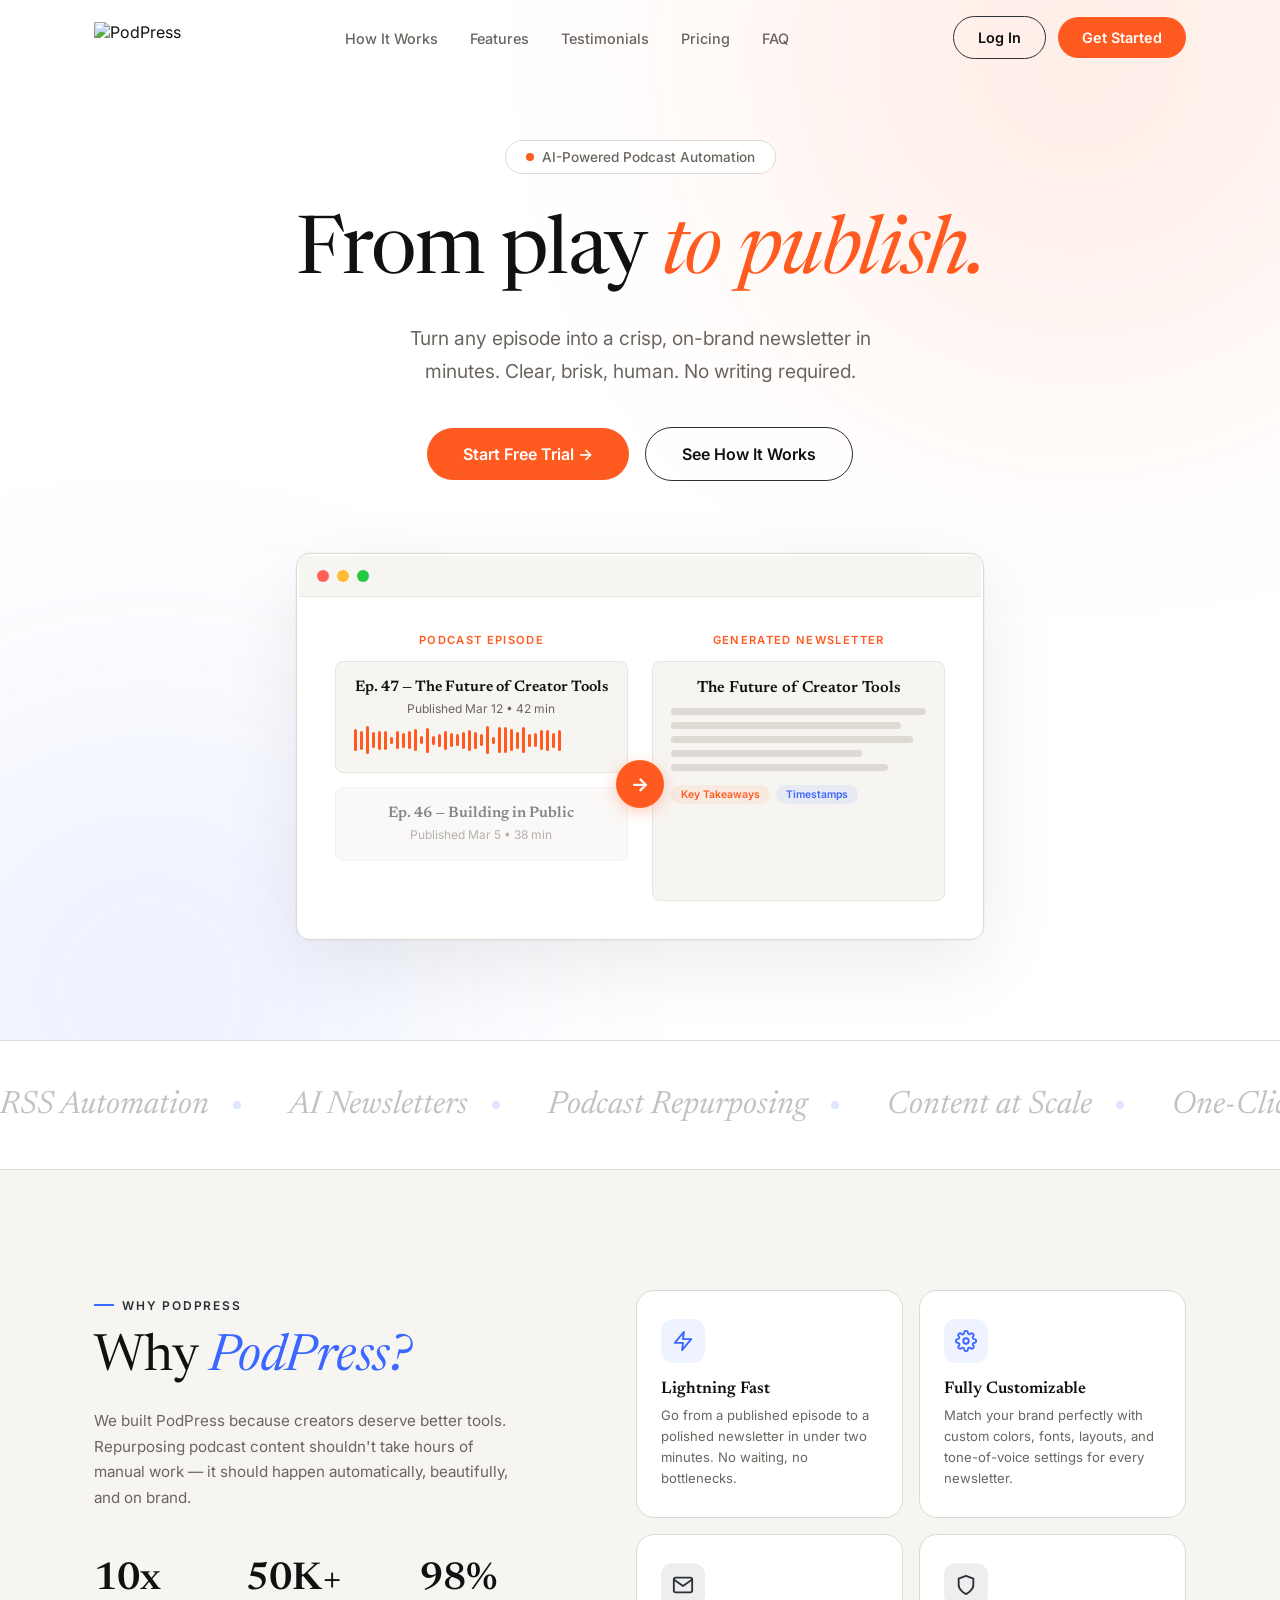
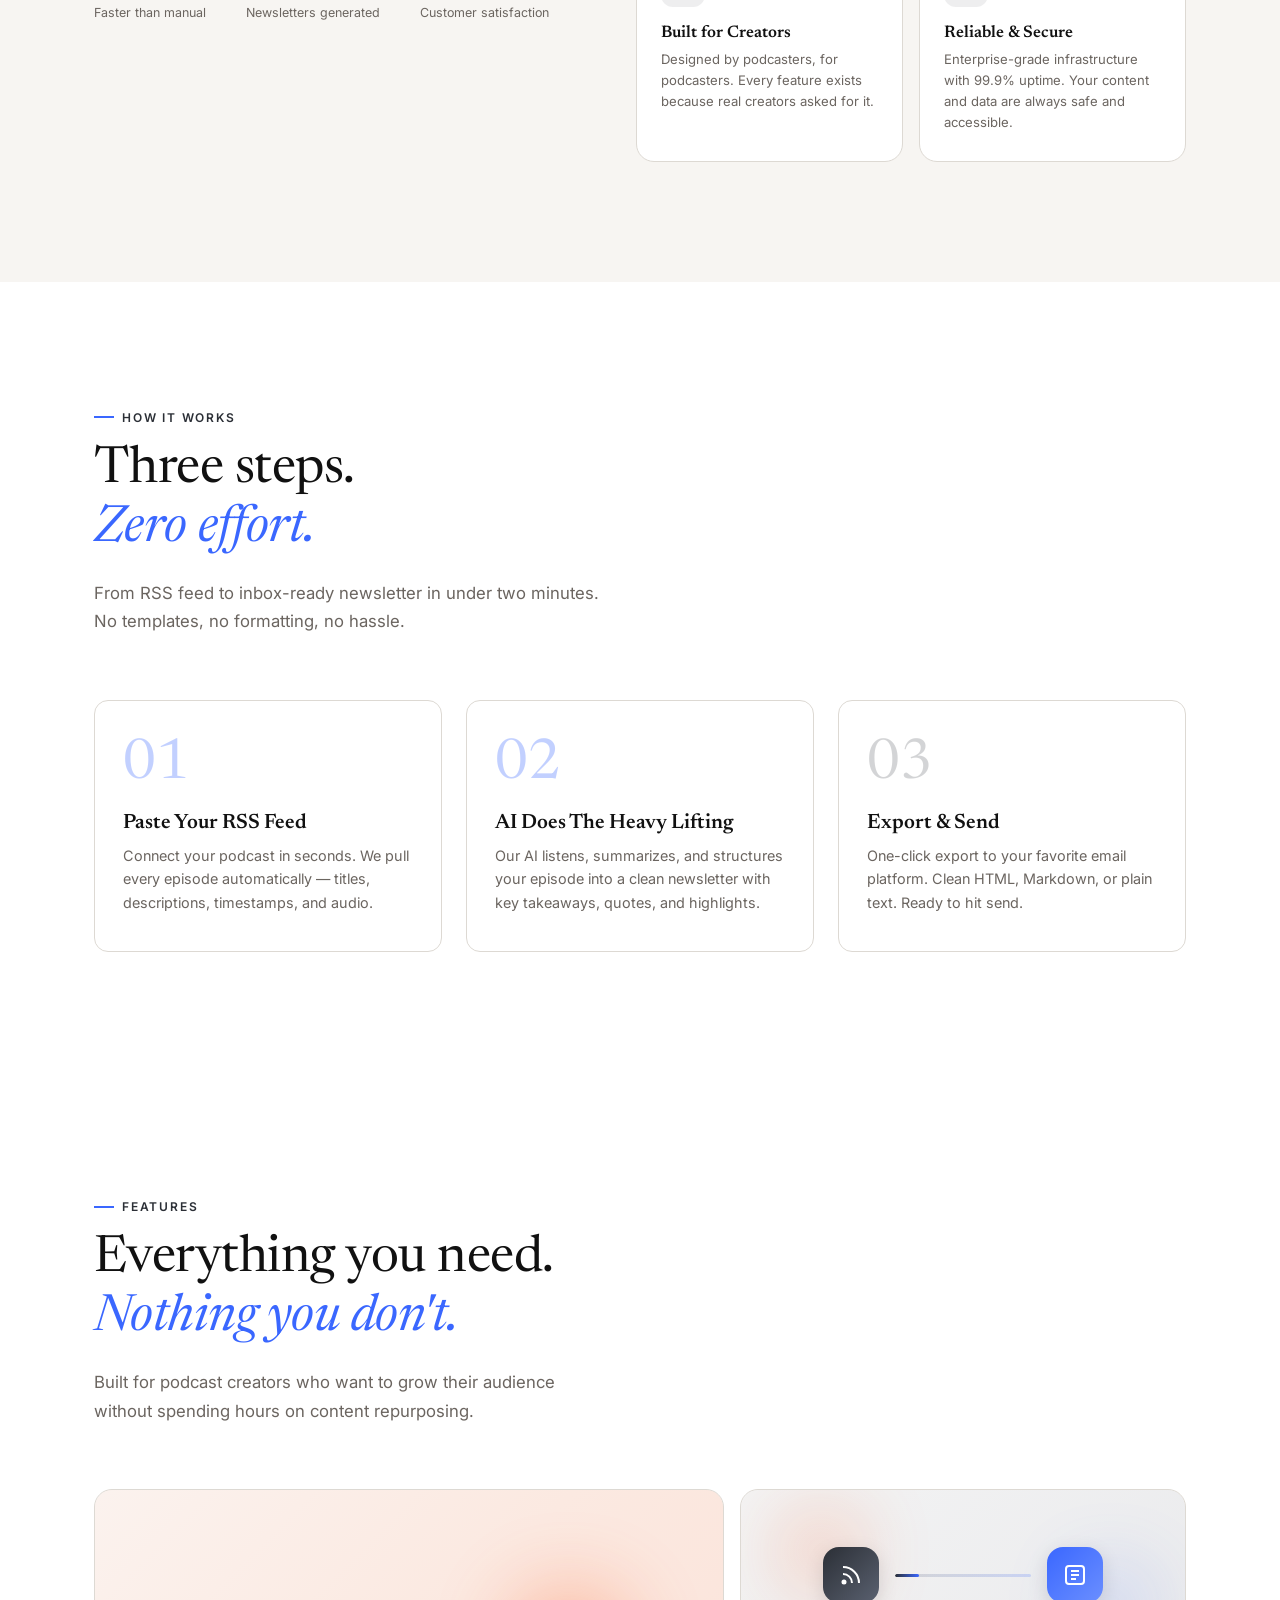
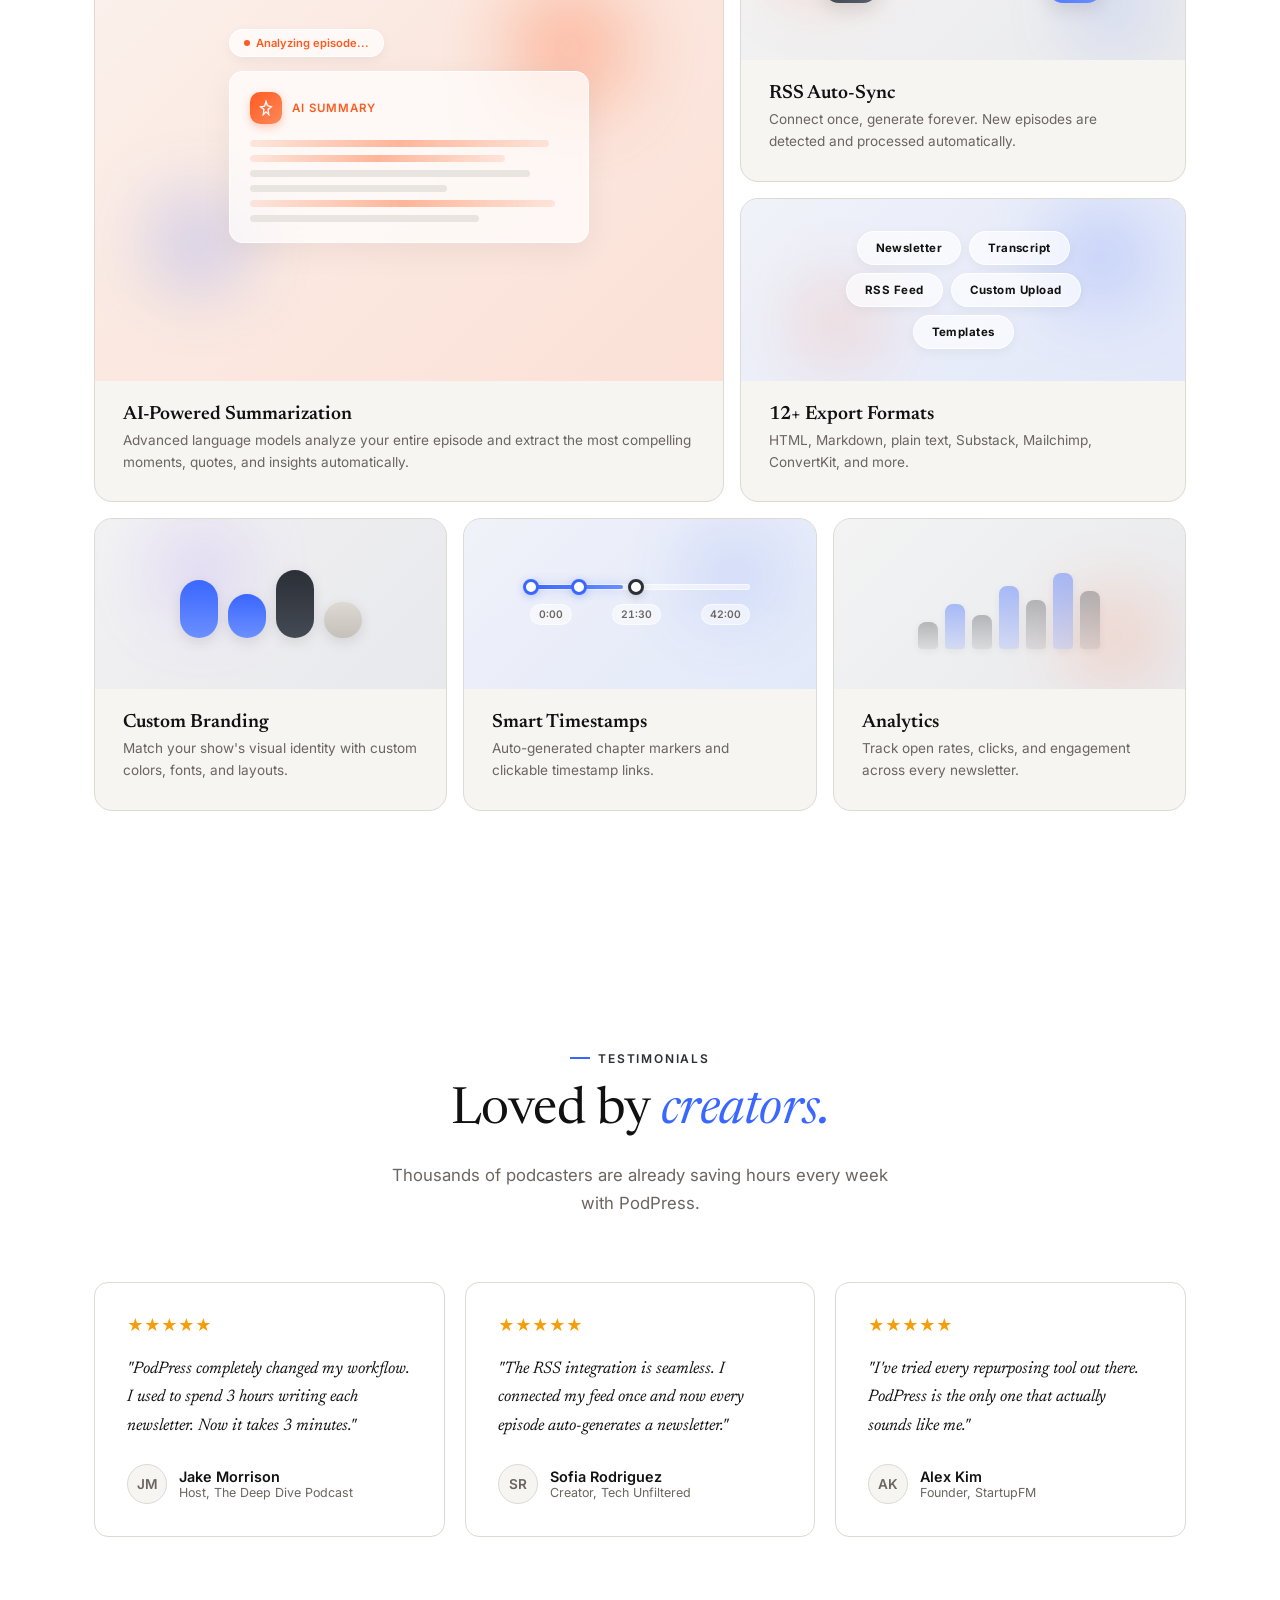
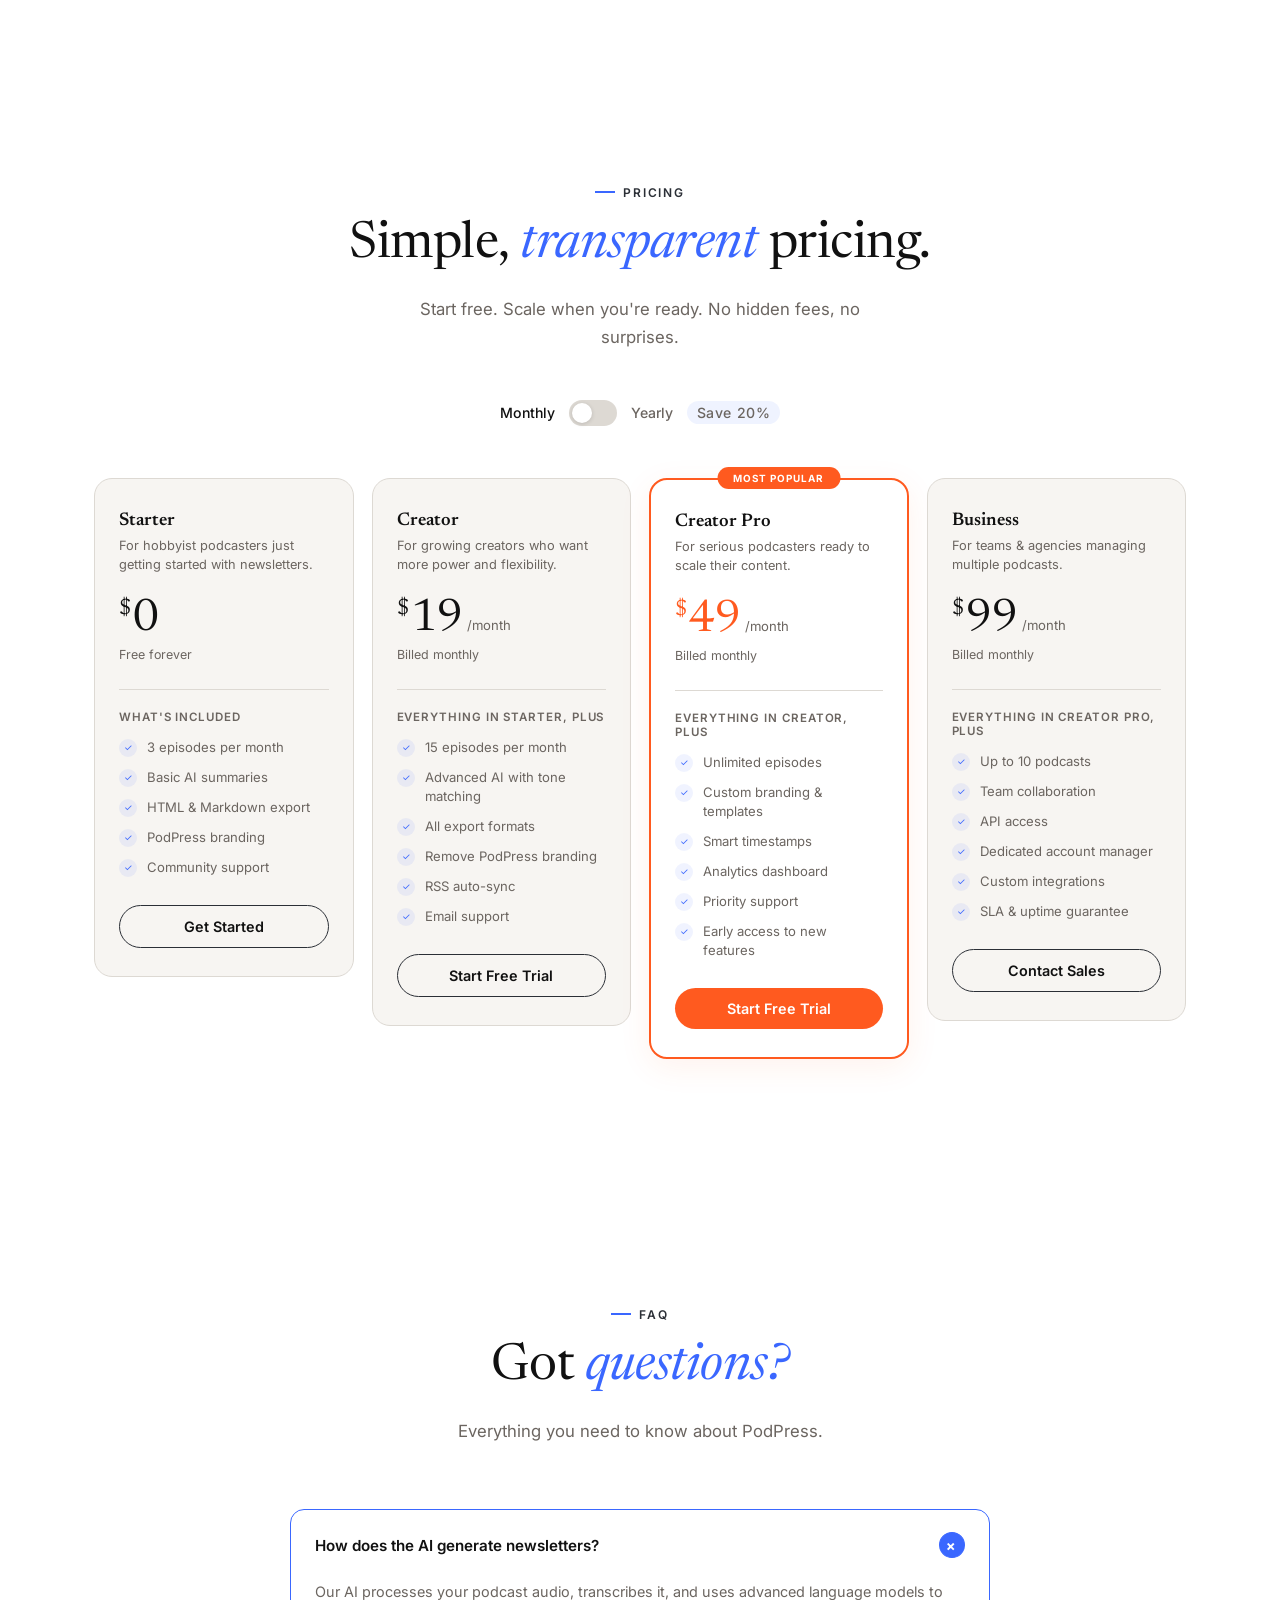
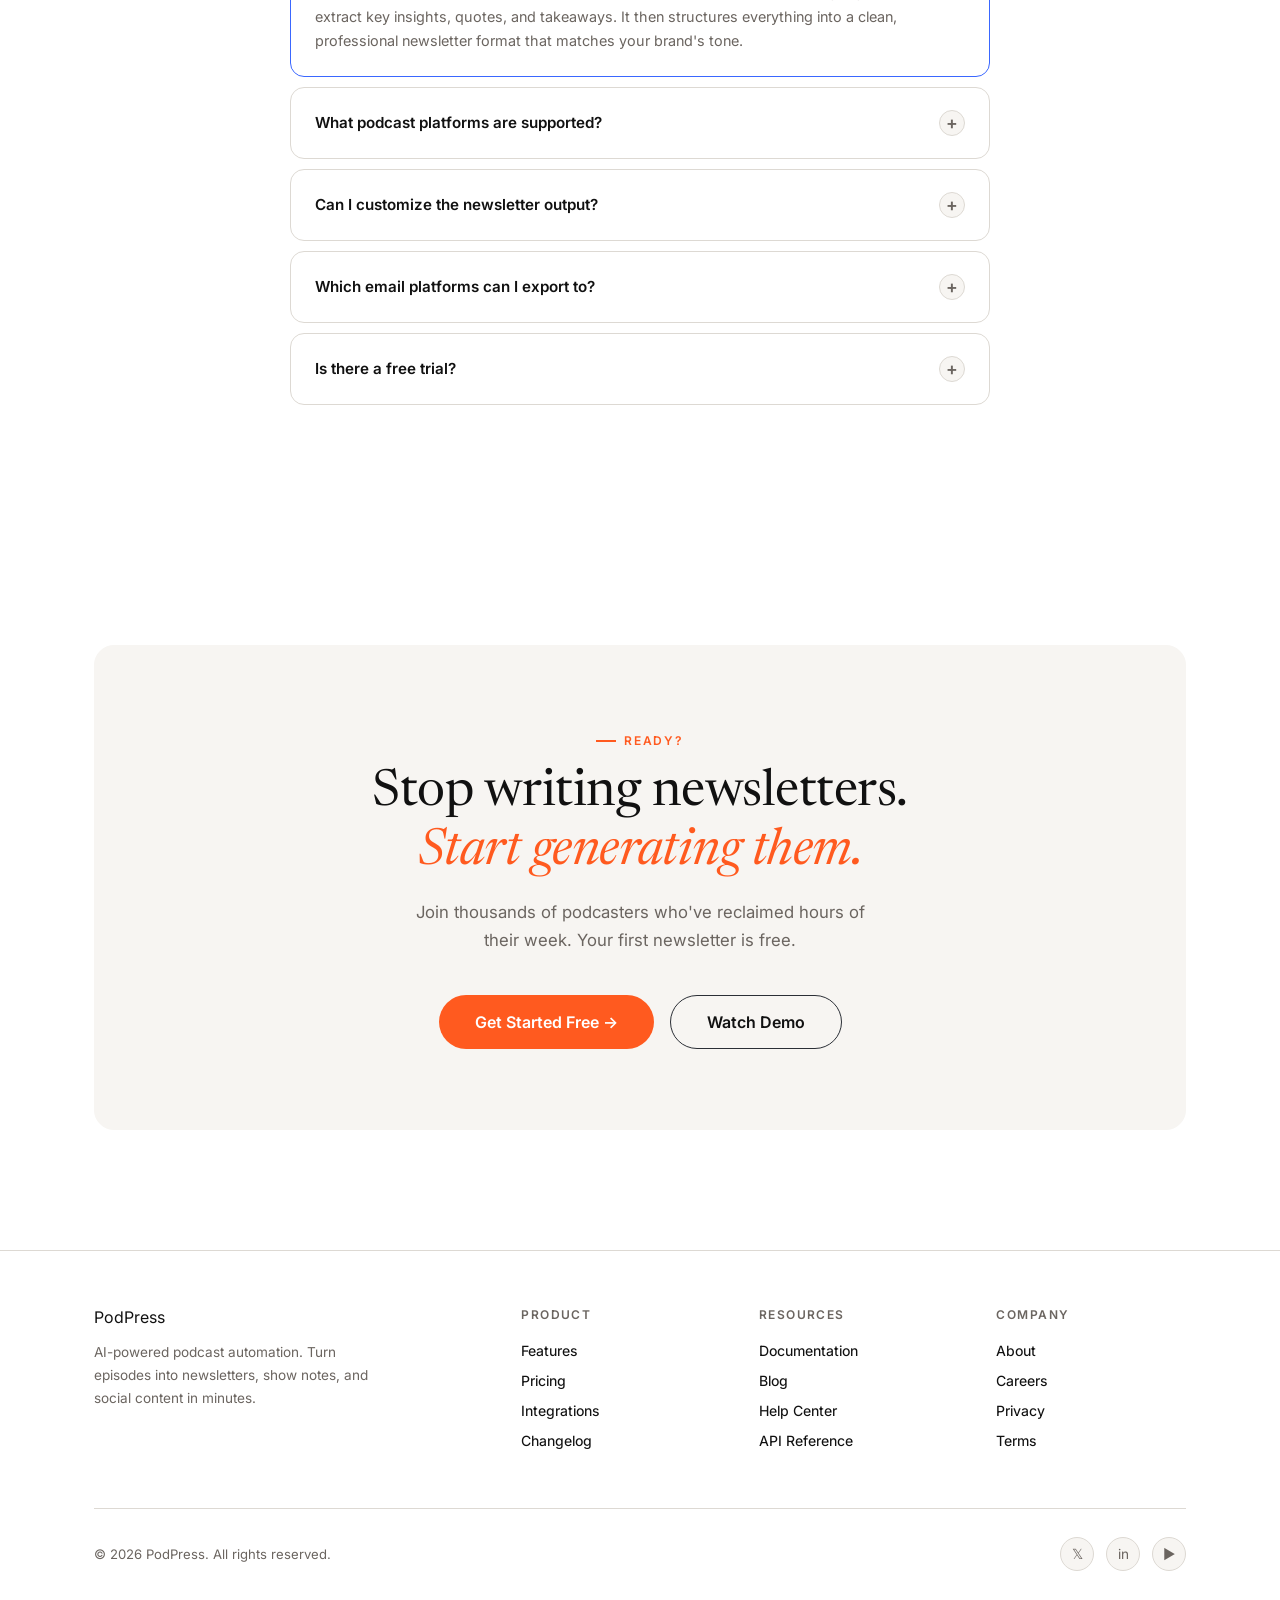
==== commit d3bd1980: "Rebalance color palette: reduce orange, add blue and gray accents - Section labels: blue line + dark" ====
--- a/index.html
+++ b/index.html
@@ -528,10 +528,10 @@
     .marquee-item .sep {
       width: 8px;
       height: 8px;
-      background: var(--ampersand);
+      background: var(--cornflower);
       border-radius: 50%;
       flex-shrink: 0;
-      opacity: 0.6;
+      opacity: 0.4;
     }
     @keyframes marquee {
       from { transform: translateX(0); }
@@ -548,14 +548,14 @@
       font-weight: 600;
       text-transform: uppercase;
       letter-spacing: 0.15em;
-      color: var(--ampersand);
+      color: var(--slate);
       margin-bottom: 16px;
     }
     .section-label::before {
       content: '';
       width: 20px;
       height: 2px;
-      background: var(--ampersand);
+      background: var(--cornflower);
     }
     .section-title {
       font-family: var(--font-display);
@@ -568,7 +568,7 @@
     }
     .section-title em {
       font-style: italic;
-      color: var(--ampersand);
+      color: var(--cornflower);
     }
     .section-title .blue { color: var(--cornflower); }
     .section-desc {
@@ -595,7 +595,7 @@
       transition: all 0.3s ease;
     }
     .step-card:hover {
-      border-color: var(--ampersand);
+      border-color: var(--cornflower);
       transform: translateY(-4px);
       box-shadow: 0 16px 48px rgba(17,17,17,0.06);
     }
@@ -606,7 +606,7 @@
       left: 0;
       right: 0;
       height: 3px;
-      background: var(--ampersand);
+      background: var(--cornflower);
       opacity: 0;
       transition: opacity 0.3s;
     }
@@ -619,7 +619,7 @@
       margin-bottom: 20px;
       color: var(--border);
     }
-    .step-card:nth-child(1) .step-number { color: var(--ampersand); opacity: 0.3; }
+    .step-card:nth-child(1) .step-number { color: var(--cornflower); opacity: 0.3; }
     .step-card:nth-child(2) .step-number { color: var(--cornflower); opacity: 0.3; }
     .step-card:nth-child(3) .step-number { color: var(--slate); opacity: 0.2; }
     .step-card h3 {
@@ -669,7 +669,7 @@
     .bento-card:hover {
       border-color: transparent;
       transform: translateY(-6px);
-      box-shadow: 0 24px 64px rgba(17,17,17,0.10), 0 0 0 1px rgba(255,90,31,0.15);
+      box-shadow: 0 24px 64px rgba(17,17,17,0.10), 0 0 0 1px rgba(58,103,255,0.15);
     }
     .bento-card-content {
       padding: 24px 28px 28px;
@@ -715,11 +715,11 @@
     }
     .bento-card:hover .bento-visual::before { opacity: 0.75; }
     .bento-1 .bento-visual::before { background: linear-gradient(135deg, #FFF0EB 0%, #FFE0D4 40%, #FFD0C0 100%); }
-    .bento-2 .bento-visual::before { background: linear-gradient(135deg, #FFF0EB 0%, #FFE4D9 50%, #FFDDD0 100%); }
+    .bento-2 .bento-visual::before { background: linear-gradient(135deg, #F0F2F5 0%, #E8EAEF 50%, #DFE2E8 100%); }
     .bento-3 .bento-visual::before { background: linear-gradient(135deg, #EBF0FF 0%, #DDE6FF 50%, #D0DDFF 100%); }
-    .bento-4 .bento-visual::before { background: linear-gradient(135deg, #F0EBF7 0%, #E8E0F4 50%, #DDD4EF 100%); }
-    .bento-5 .bento-visual::before { background: linear-gradient(135deg, #EBF5FF 0%, #DDEEFF 50%, #D0E8FF 100%); }
-    .bento-6 .bento-visual::before { background: linear-gradient(135deg, #EBFFF0 0%, #DDFCE4 50%, #D0F5DA 100%); }
+    .bento-4 .bento-visual::before { background: linear-gradient(135deg, #EEF0F5 0%, #E4E6EE 50%, #DCDFE8 100%); }
+    .bento-5 .bento-visual::before { background: linear-gradient(135deg, #EBF0FF 0%, #DDE6FF 50%, #D0E0FF 100%); }
+    .bento-6 .bento-visual::before { background: linear-gradient(135deg, #F0F2F5 0%, #E6E9EF 50%, #DDE0E8 100%); }
     .bento-1 .bento-visual { min-height: 300px; }
 
     /* --- Glass icon base --- */
@@ -882,7 +882,7 @@
       transition: all 0.4s cubic-bezier(0.16, 1, 0.3, 1);
     }
     .rss-node-from {
-      background: linear-gradient(135deg, var(--ampersand), #FF8A5C);
+      background: linear-gradient(135deg, var(--slate), #5A6170);
     }
     .rss-node-to {
       background: linear-gradient(135deg, var(--cornflower), #6B8FFF);
@@ -893,7 +893,7 @@
       flex: 1;
       height: 3px;
       border-radius: 2px;
-      background: linear-gradient(90deg, rgba(255,90,31,0.2), rgba(58,103,255,0.2));
+      background: linear-gradient(90deg, rgba(43,47,54,0.15), rgba(58,103,255,0.2));
       position: relative;
       overflow: hidden;
     }
@@ -903,7 +903,7 @@
       width: 24px;
       height: 100%;
       border-radius: 2px;
-      background: linear-gradient(90deg, var(--ampersand), var(--cornflower));
+      background: linear-gradient(90deg, var(--slate), var(--cornflower));
       animation: rss-flow 1.8s ease-in-out infinite;
     }
     @keyframes rss-flow {
@@ -916,7 +916,7 @@
       position: absolute;
       inset: -6px;
       border-radius: 20px;
-      border: 2px solid var(--ampersand);
+      border: 2px solid var(--cornflower);
       opacity: 0;
       animation: rss-ping 2s ease-out infinite;
     }
@@ -954,10 +954,10 @@
       cursor: default;
       transition: all 0.35s cubic-bezier(0.16, 1, 0.3, 1);
     }
-    .bento-3:hover .export-chip:nth-child(1) { background: linear-gradient(135deg, var(--ampersand), #FF8A5C); color: #fff; border-color: transparent; transform: translateY(-3px) scale(1.04); box-shadow: 0 6px 18px rgba(255,90,31,0.25); transition-delay: 0s; }
-    .bento-3:hover .export-chip:nth-child(2) { background: linear-gradient(135deg, var(--cornflower), #6B8FFF); color: #fff; border-color: transparent; transform: translateY(-3px) scale(1.04); box-shadow: 0 6px 18px rgba(58,103,255,0.25); transition-delay: 0.05s; }
-    .bento-3:hover .export-chip:nth-child(3) { background: linear-gradient(135deg, var(--slate), #444A54); color: #fff; border-color: transparent; transform: translateY(-3px) scale(1.04); box-shadow: 0 6px 18px rgba(43,47,54,0.25); transition-delay: 0.1s; }
-    .bento-3:hover .export-chip:nth-child(4) { background: linear-gradient(135deg, var(--ampersand), #FF8A5C); color: #fff; border-color: transparent; transform: translateY(-3px) scale(1.04); box-shadow: 0 6px 18px rgba(255,90,31,0.25); transition-delay: 0.15s; }
+    .bento-3:hover .export-chip:nth-child(1) { background: linear-gradient(135deg, var(--cornflower), #6B8FFF); color: #fff; border-color: transparent; transform: translateY(-3px) scale(1.04); box-shadow: 0 6px 18px rgba(58,103,255,0.25); transition-delay: 0s; }
+    .bento-3:hover .export-chip:nth-child(2) { background: linear-gradient(135deg, var(--slate), #444A54); color: #fff; border-color: transparent; transform: translateY(-3px) scale(1.04); box-shadow: 0 6px 18px rgba(43,47,54,0.25); transition-delay: 0.05s; }
+    .bento-3:hover .export-chip:nth-child(3) { background: linear-gradient(135deg, var(--cornflower), #6B8FFF); color: #fff; border-color: transparent; transform: translateY(-3px) scale(1.04); box-shadow: 0 6px 18px rgba(58,103,255,0.25); transition-delay: 0.1s; }
+    .bento-3:hover .export-chip:nth-child(4) { background: linear-gradient(135deg, var(--slate), #444A54); color: #fff; border-color: transparent; transform: translateY(-3px) scale(1.04); box-shadow: 0 6px 18px rgba(43,47,54,0.25); transition-delay: 0.15s; }
     .bento-3:hover .export-chip:nth-child(5) { background: linear-gradient(135deg, var(--cornflower), #6B8FFF); color: #fff; border-color: transparent; transform: translateY(-3px) scale(1.04); box-shadow: 0 6px 18px rgba(58,103,255,0.25); transition-delay: 0.2s; }
 
     /* --- Card 4: Custom Branding --- */
@@ -975,7 +975,7 @@
       cursor: default;
       box-shadow: 0 4px 14px rgba(0,0,0,0.1);
     }
-    .brand-pill:nth-child(1) { height: 58px; background: linear-gradient(180deg, var(--ampersand), #FF8A5C); }
+    .brand-pill:nth-child(1) { height: 58px; background: linear-gradient(180deg, var(--cornflower), #6B8FFF); }
     .brand-pill:nth-child(2) { height: 44px; background: linear-gradient(180deg, var(--cornflower), #6B8FFF); }
     .brand-pill:nth-child(3) { height: 68px; background: linear-gradient(180deg, var(--slate), #444A54); }
     .brand-pill:nth-child(4) { height: 36px; background: linear-gradient(180deg, #DDD9D3, #C5C0B9); }
@@ -1004,10 +1004,10 @@
     .ts-fill {
       height: 100%;
       width: 42%;
-      background: linear-gradient(90deg, var(--ampersand), #FF8A5C);
+      background: linear-gradient(90deg, var(--cornflower), #6B8FFF);
       border-radius: 3px;
       transition: width 0.6s cubic-bezier(0.16, 1, 0.3, 1);
-      box-shadow: 0 0 12px rgba(255,90,31,0.3);
+      box-shadow: 0 0 12px rgba(58,103,255,0.3);
     }
     .bento-5:hover .ts-fill { width: 75%; }
     .ts-pin {
@@ -1018,15 +1018,15 @@
       height: 16px;
       border-radius: 50%;
       background: var(--surface);
-      border: 3px solid var(--ampersand);
-      box-shadow: 0 2px 8px rgba(255,90,31,0.3);
+      border: 3px solid var(--cornflower);
+      box-shadow: 0 2px 8px rgba(58,103,255,0.3);
       transition: all 0.4s cubic-bezier(0.16, 1, 0.3, 1);
       z-index: 1;
     }
-    .ts-pin:nth-child(3) { left: 22%; border-color: var(--ampersand); }
-    .ts-pin:nth-child(4) { left: 48%; border-color: var(--cornflower); box-shadow: 0 2px 8px rgba(58,103,255,0.3); }
-    .ts-pin:nth-child(5) { left: 78%; border-color: var(--slate); box-shadow: 0 2px 8px rgba(43,47,54,0.2); }
-    .bento-5:hover .ts-pin { transform: translate(-50%, -50%) scale(1.35); background: var(--ampersand); border-color: #fff; }
+    .ts-pin:nth-child(3) { left: 22%; border-color: var(--cornflower); }
+    .ts-pin:nth-child(4) { left: 48%; border-color: var(--slate); box-shadow: 0 2px 8px rgba(43,47,54,0.2); }
+    .ts-pin:nth-child(5) { left: 78%; border-color: var(--border); box-shadow: 0 2px 8px rgba(0,0,0,0.1); }
+    .bento-5:hover .ts-pin { transform: translate(-50%, -50%) scale(1.35); background: var(--cornflower); border-color: #fff; }
     .bento-5:hover .ts-pin:nth-child(4) { background: var(--cornflower); }
     .bento-5:hover .ts-pin:nth-child(5) { background: var(--slate); }
     .ts-times {
@@ -1061,20 +1061,20 @@
       position: relative;
       box-shadow: 0 2px 8px rgba(0,0,0,0.06);
     }
-    .chart-col:nth-child(1) { height: 30%; background: linear-gradient(180deg, rgba(255,90,31,0.4), rgba(255,90,31,0.15)); }
+    .chart-col:nth-child(1) { height: 30%; background: linear-gradient(180deg, rgba(43,47,54,0.3), rgba(43,47,54,0.1)); }
     .chart-col:nth-child(2) { height: 50%; background: linear-gradient(180deg, rgba(58,103,255,0.4), rgba(58,103,255,0.15)); }
-    .chart-col:nth-child(3) { height: 38%; background: linear-gradient(180deg, rgba(255,90,31,0.4), rgba(255,90,31,0.15)); }
+    .chart-col:nth-child(3) { height: 38%; background: linear-gradient(180deg, rgba(43,47,54,0.3), rgba(43,47,54,0.1)); }
     .chart-col:nth-child(4) { height: 70%; background: linear-gradient(180deg, rgba(58,103,255,0.4), rgba(58,103,255,0.15)); }
-    .chart-col:nth-child(5) { height: 55%; background: linear-gradient(180deg, rgba(255,90,31,0.4), rgba(255,90,31,0.15)); }
+    .chart-col:nth-child(5) { height: 55%; background: linear-gradient(180deg, rgba(43,47,54,0.3), rgba(43,47,54,0.1)); }
     .chart-col:nth-child(6) { height: 85%; background: linear-gradient(180deg, rgba(58,103,255,0.4), rgba(58,103,255,0.15)); }
-    .chart-col:nth-child(7) { height: 65%; background: linear-gradient(180deg, rgba(255,90,31,0.4), rgba(255,90,31,0.15)); }
-    .bento-6:hover .chart-col:nth-child(1) { height: 48%; background: linear-gradient(180deg, var(--ampersand), #FF8A5C); box-shadow: 0 4px 14px rgba(255,90,31,0.3); }
+    .chart-col:nth-child(7) { height: 65%; background: linear-gradient(180deg, rgba(43,47,54,0.3), rgba(43,47,54,0.1)); }
+    .bento-6:hover .chart-col:nth-child(1) { height: 48%; background: linear-gradient(180deg, var(--slate), #5A6170); box-shadow: 0 4px 14px rgba(43,47,54,0.2); }
     .bento-6:hover .chart-col:nth-child(2) { height: 62%; background: linear-gradient(180deg, var(--cornflower), #6B8FFF); box-shadow: 0 4px 14px rgba(58,103,255,0.3); transition-delay: 0.03s; }
-    .bento-6:hover .chart-col:nth-child(3) { height: 52%; background: linear-gradient(180deg, var(--ampersand), #FF8A5C); box-shadow: 0 4px 14px rgba(255,90,31,0.3); transition-delay: 0.06s; }
+    .bento-6:hover .chart-col:nth-child(3) { height: 52%; background: linear-gradient(180deg, var(--slate), #5A6170); box-shadow: 0 4px 14px rgba(43,47,54,0.2); transition-delay: 0.06s; }
     .bento-6:hover .chart-col:nth-child(4) { height: 82%; background: linear-gradient(180deg, var(--cornflower), #6B8FFF); box-shadow: 0 4px 14px rgba(58,103,255,0.3); transition-delay: 0.09s; }
-    .bento-6:hover .chart-col:nth-child(5) { height: 68%; background: linear-gradient(180deg, var(--ampersand), #FF8A5C); box-shadow: 0 4px 14px rgba(255,90,31,0.3); transition-delay: 0.12s; }
+    .bento-6:hover .chart-col:nth-child(5) { height: 68%; background: linear-gradient(180deg, var(--slate), #5A6170); box-shadow: 0 4px 14px rgba(43,47,54,0.2); transition-delay: 0.12s; }
     .bento-6:hover .chart-col:nth-child(6) { height: 96%; background: linear-gradient(180deg, var(--cornflower), #6B8FFF); box-shadow: 0 4px 14px rgba(58,103,255,0.3); transition-delay: 0.15s; }
-    .bento-6:hover .chart-col:nth-child(7) { height: 78%; background: linear-gradient(180deg, var(--ampersand), #FF8A5C); box-shadow: 0 4px 14px rgba(255,90,31,0.3); transition-delay: 0.18s; }
+    .bento-6:hover .chart-col:nth-child(7) { height: 78%; background: linear-gradient(180deg, var(--slate), #5A6170); box-shadow: 0 4px 14px rgba(43,47,54,0.2); transition-delay: 0.18s; }
 
     /* ========== TESTIMONIALS ========== */
     .testimonials .container > .section-title { text-align: center; }
@@ -1094,15 +1094,15 @@
       transition: all 0.3s ease;
     }
     .testimonial-card:hover {
-      border-color: var(--ampersand);
+      border-color: var(--cornflower);
       transform: translateY(-4px);
-      box-shadow: 0 16px 48px rgba(17,17,17,0.06);
+      box-shadow: 0 16px 48px rgba(58,103,255,0.06);
     }
     .testimonial-stars {
       display: flex;
       gap: 3px;
       margin-bottom: 20px;
-      color: var(--ampersand);
+      color: #F59E0B;
       font-size: 1rem;
     }
     .testimonial-text {
@@ -1171,7 +1171,7 @@
       transition: background 0.25s ease;
       flex-shrink: 0;
     }
-    .toggle-switch.is-yearly { background: var(--ampersand); }
+    .toggle-switch.is-yearly { background: var(--cornflower); }
     .toggle-switch::after {
       content: '';
       position: absolute;
@@ -1189,8 +1189,8 @@
       font-size: 0.72rem;
       font-weight: 600;
       letter-spacing: 0.04em;
-      color: var(--ampersand);
-      background: rgba(255,90,31,0.08);
+      color: var(--cornflower);
+      background: rgba(58,103,255,0.08);
       padding: 3px 10px;
       border-radius: var(--radius-full);
     }
@@ -1318,8 +1318,8 @@
       width: 18px;
       height: 18px;
       border-radius: 50%;
-      background: rgba(255,90,31,0.08);
-      color: var(--ampersand);
+      background: rgba(58,103,255,0.08);
+      color: var(--cornflower);
       display: flex;
       align-items: center;
       justify-content: center;
@@ -1351,7 +1351,7 @@
       overflow: hidden;
       transition: border-color 0.3s;
     }
-    .faq-item.active { border-color: var(--ampersand); }
+    .faq-item.active { border-color: var(--cornflower); }
     .faq-question {
       width: 100%;
       display: flex;
@@ -1379,9 +1379,9 @@
     }
     .faq-item.active .faq-question .icon {
       transform: rotate(45deg);
-      background: var(--ampersand);
+      background: var(--cornflower);
       color: #fff;
-      border-color: var(--ampersand);
+      border-color: var(--cornflower);
     }
     .faq-answer {
       max-height: 0;
@@ -1461,7 +1461,7 @@
       transition: color 0.2s;
       font-weight: 450;
     }
-    .footer-col a:hover { color: var(--ampersand); }
+    .footer-col a:hover { color: var(--cornflower); }
     .footer-bottom {
       display: flex;
       align-items: center;
@@ -1904,7 +1904,7 @@
         <!-- Right: feature cards -->
         <div class="why-cards">
           <div class="why-card reveal">
-            <div class="why-card-icon icon-orange">
+            <div class="why-card-icon icon-blue">
               <svg viewBox="0 0 24 24"><path d="M13 2L3 14h9l-1 8 10-12h-9l1-8z"/></svg>
             </div>
             <h4>Lightning Fast</h4>
@@ -1925,7 +1925,7 @@
             <p>Designed by podcasters, for podcasters. Every feature exists because real creators asked for it.</p>
           </div>
           <div class="why-card reveal reveal-delay-3">
-            <div class="why-card-icon icon-orange">
+            <div class="why-card-icon icon-slate">
               <svg viewBox="0 0 24 24"><path d="M12 22s8-4 8-10V5l-8-3-8 3v7c0 6 8 10 8 10z"/></svg>
             </div>
             <h4>Reliable &amp; Secure</h4>
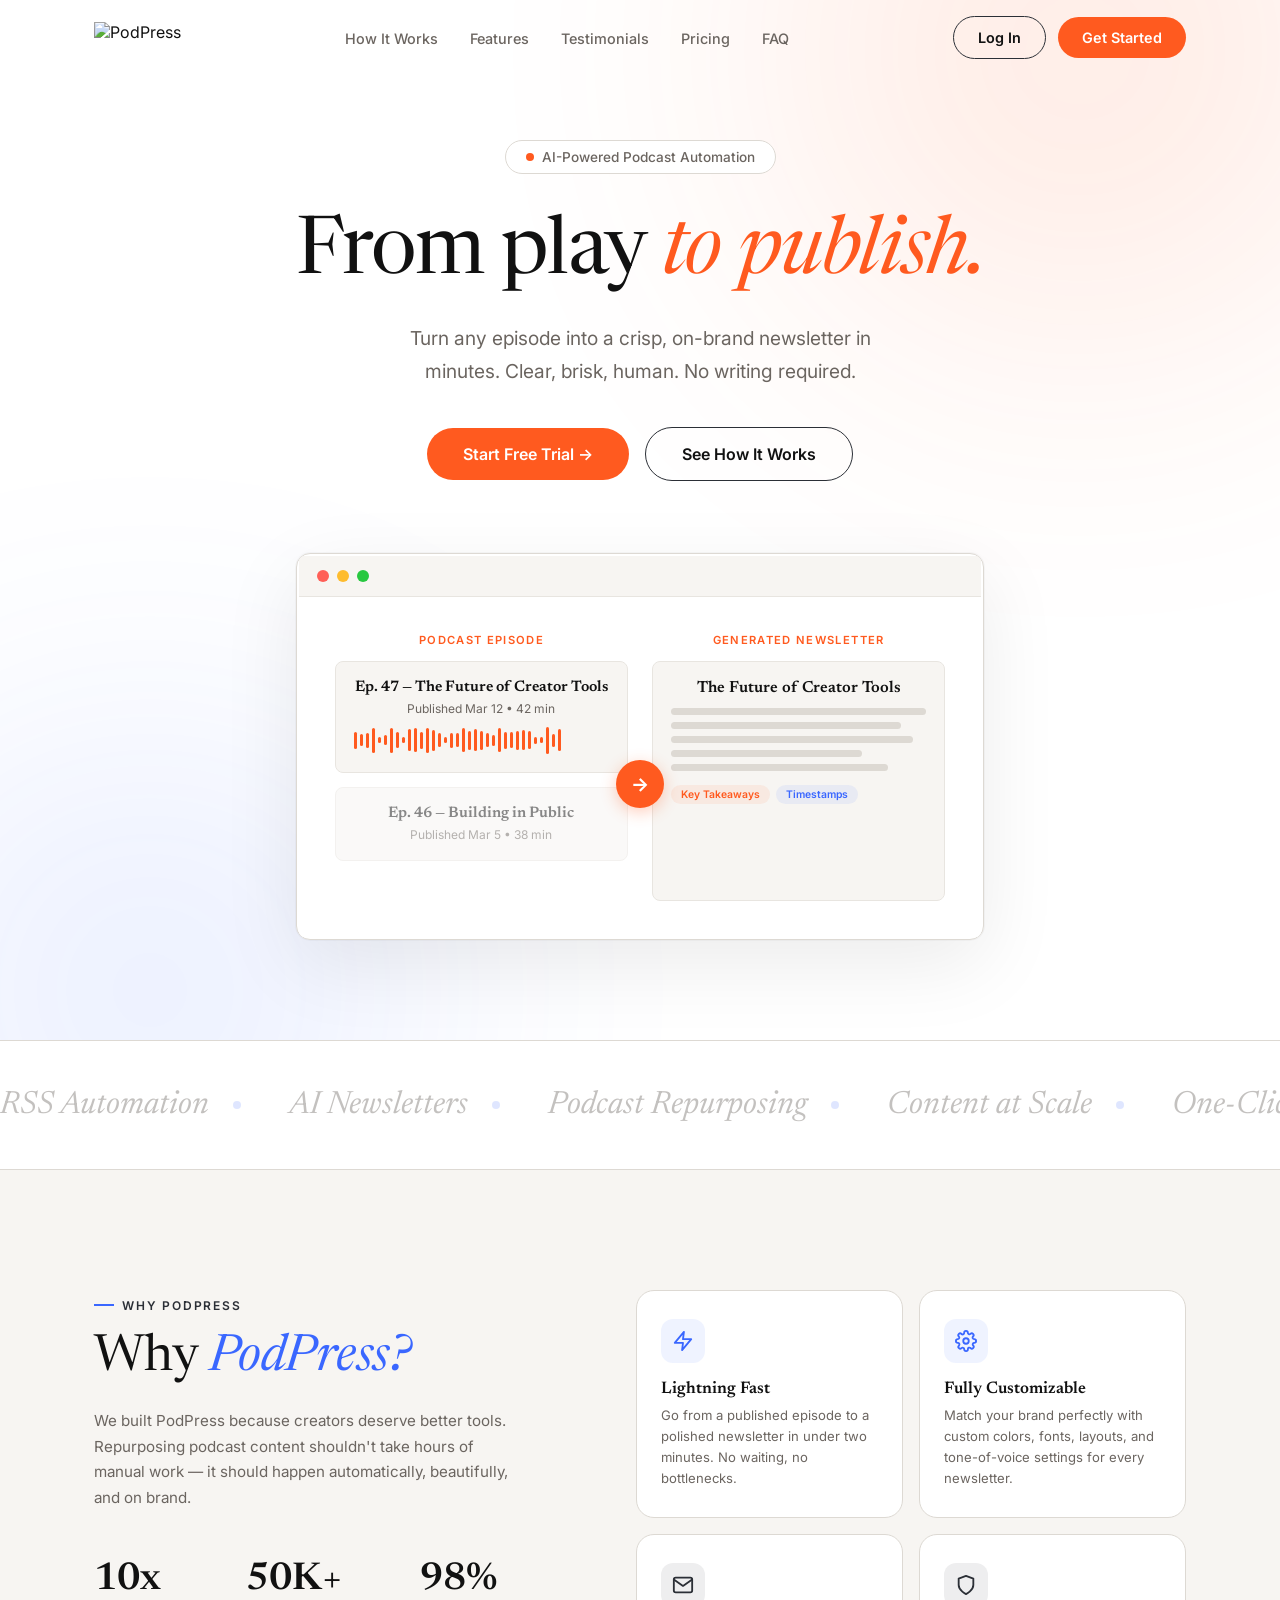
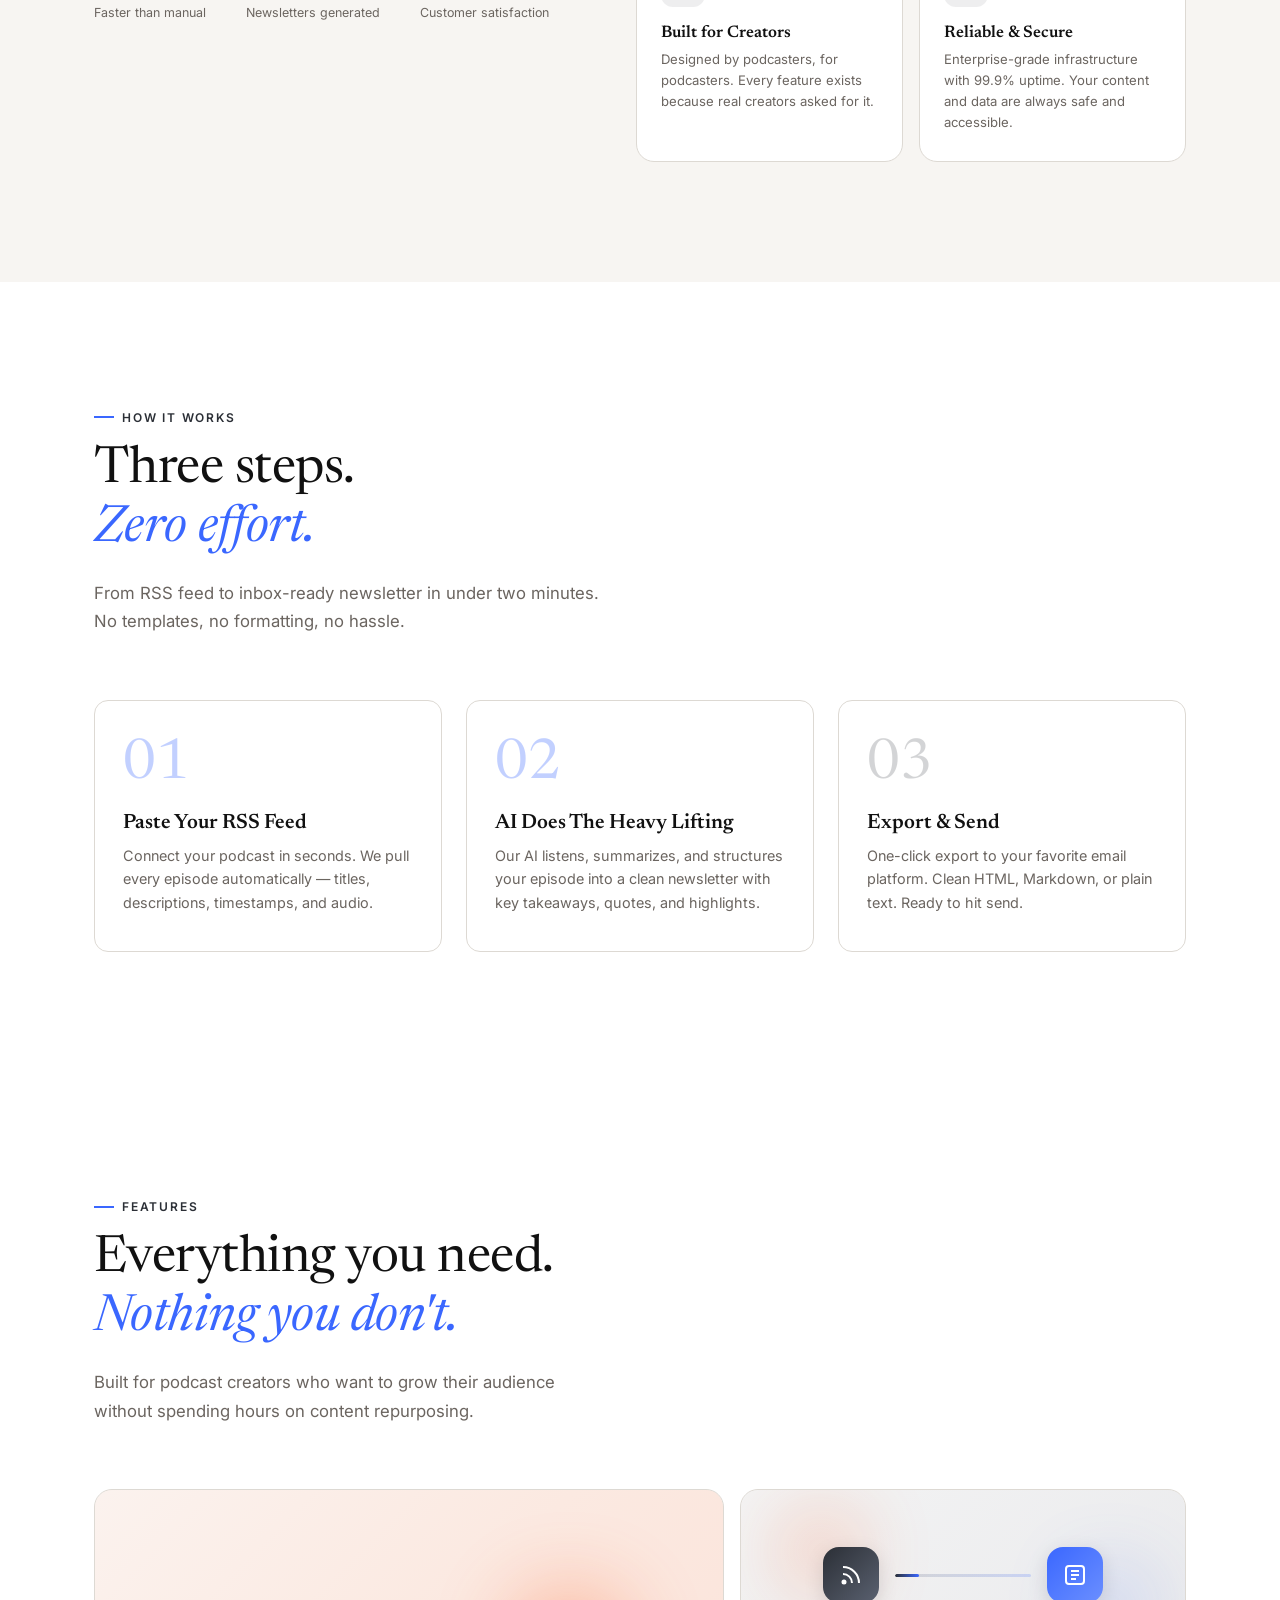
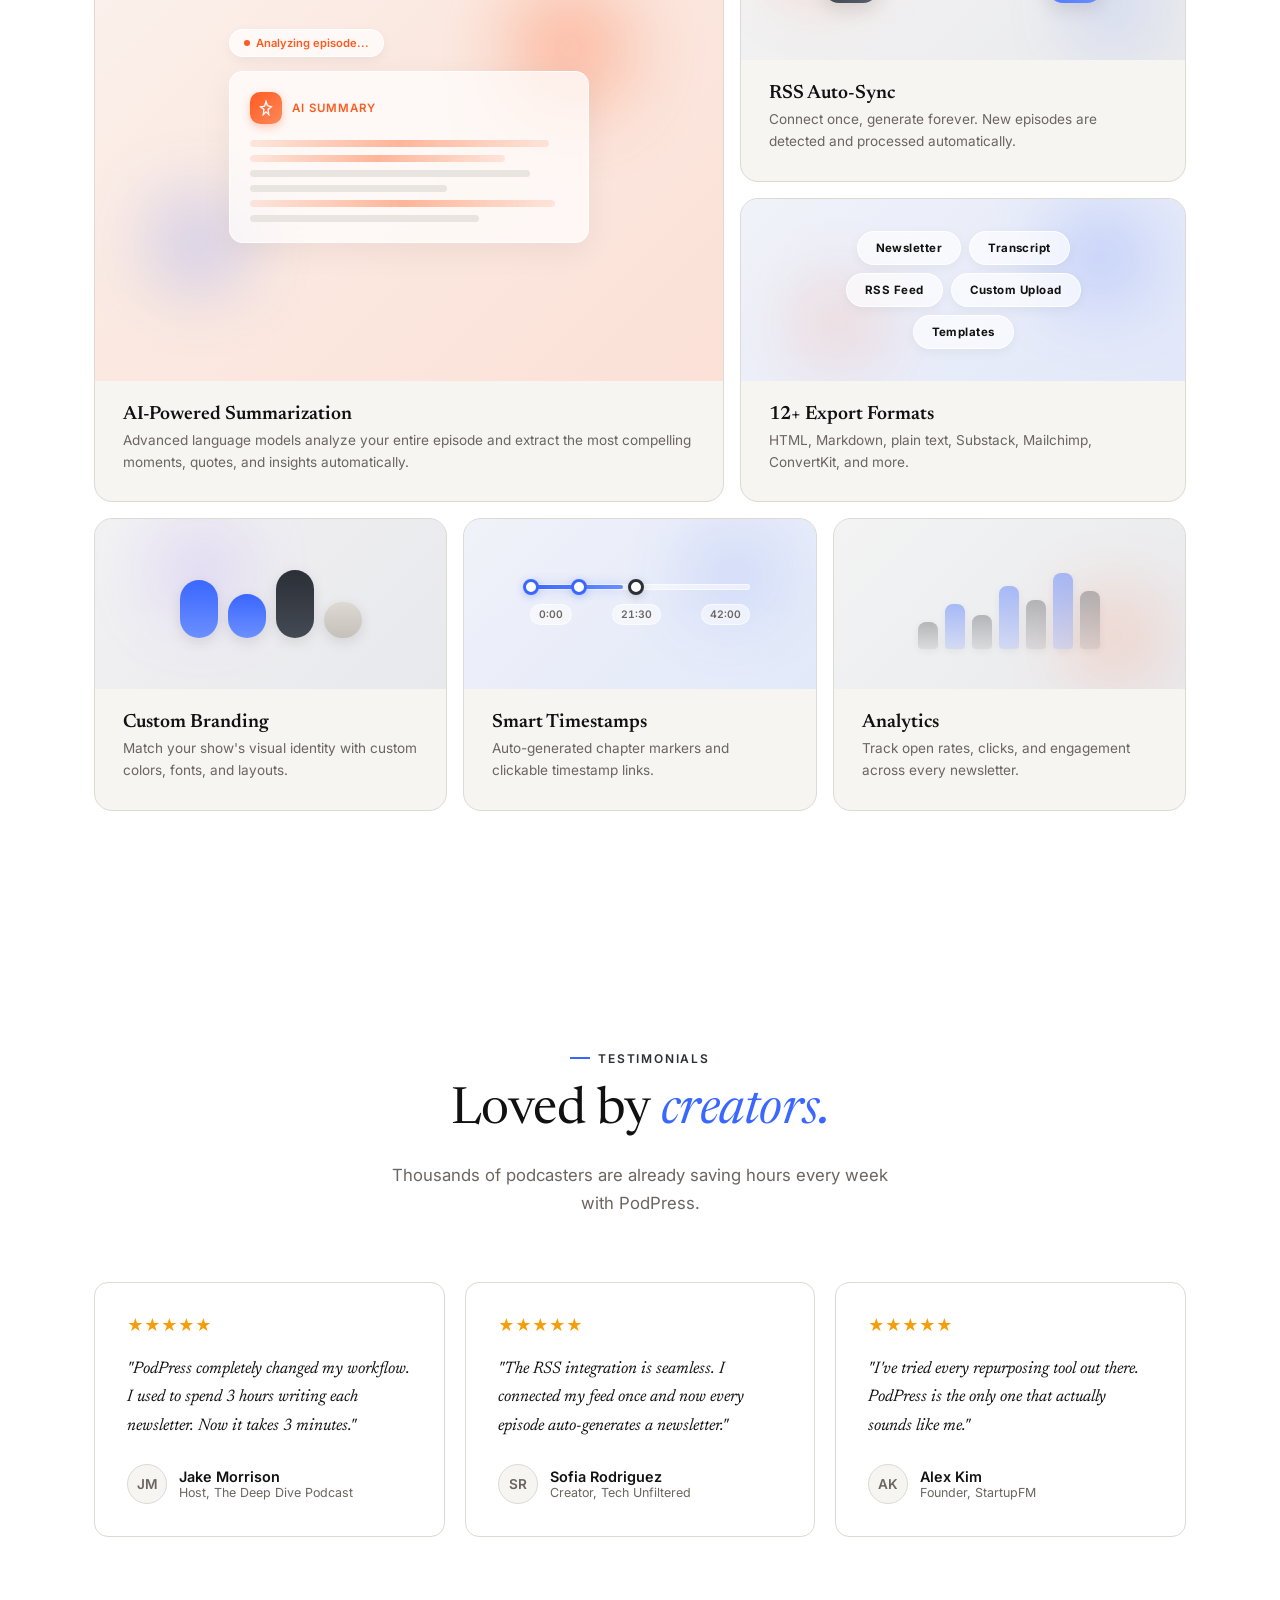
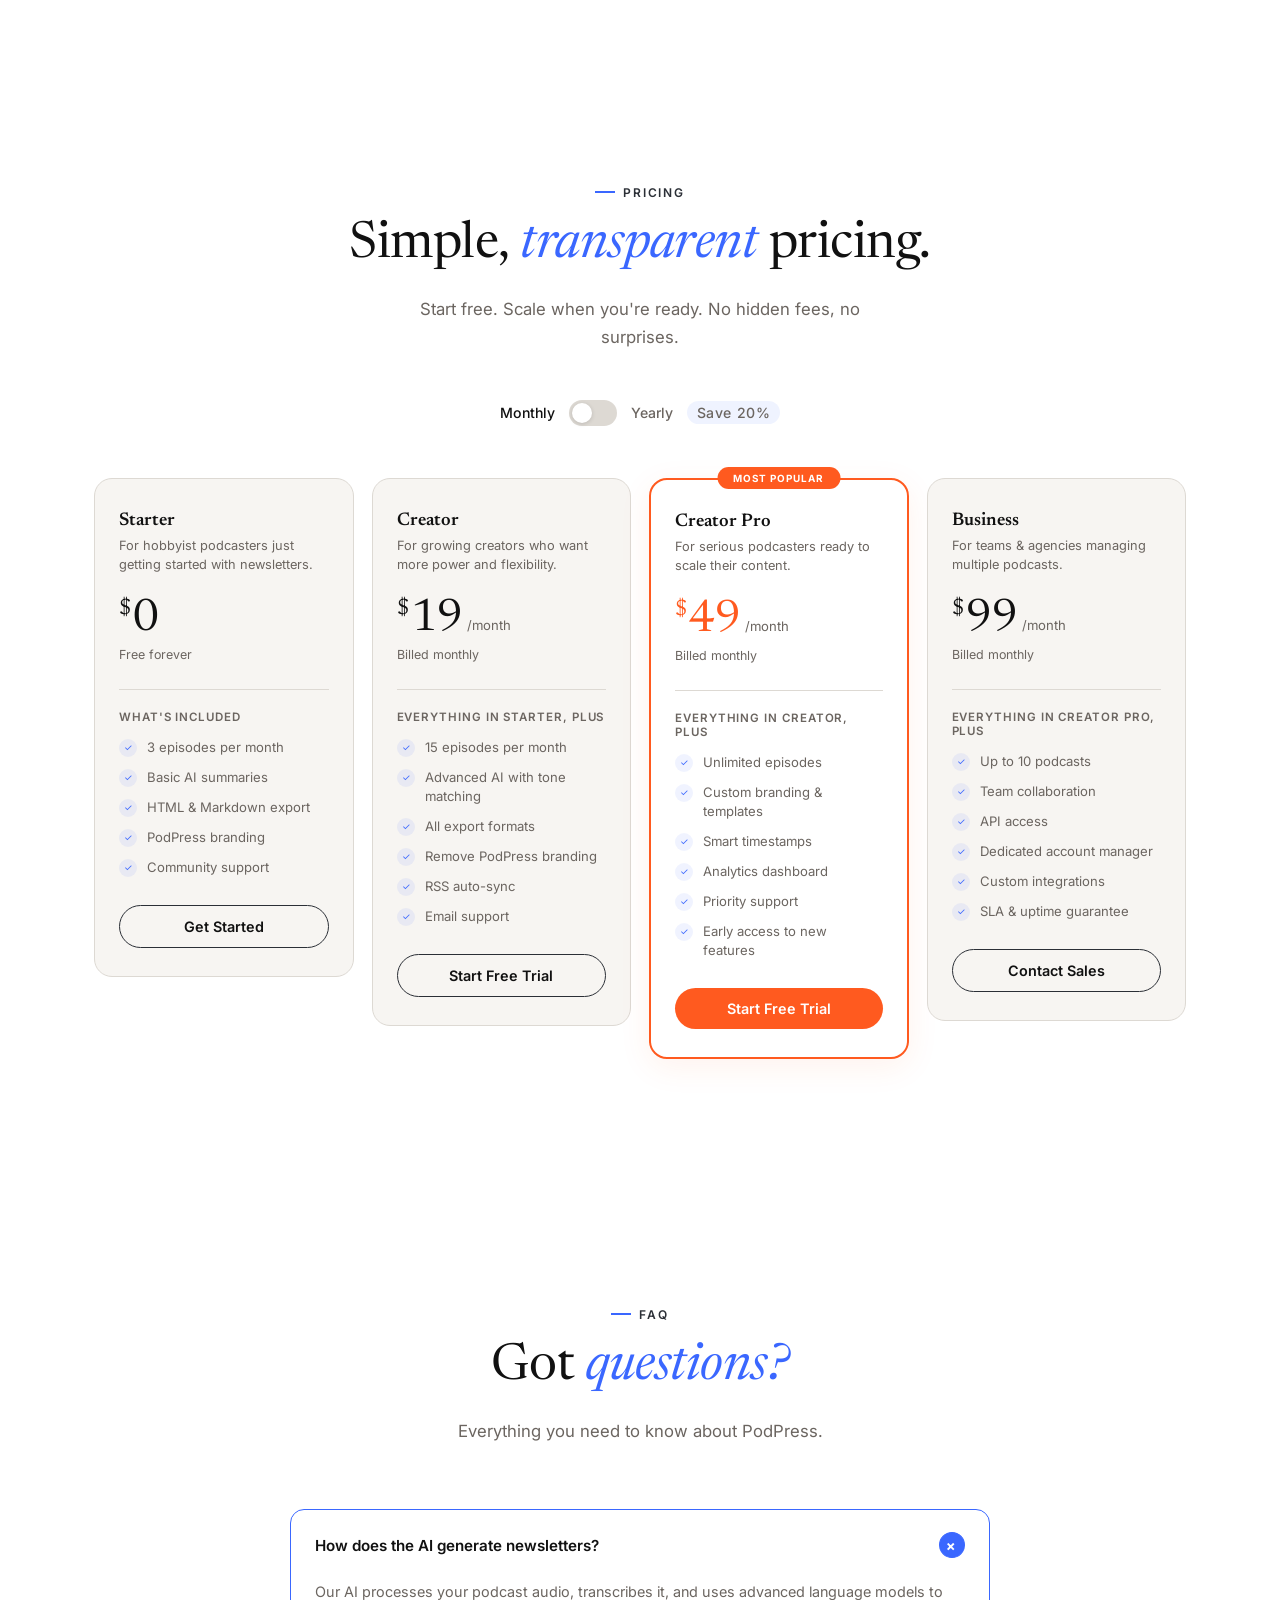
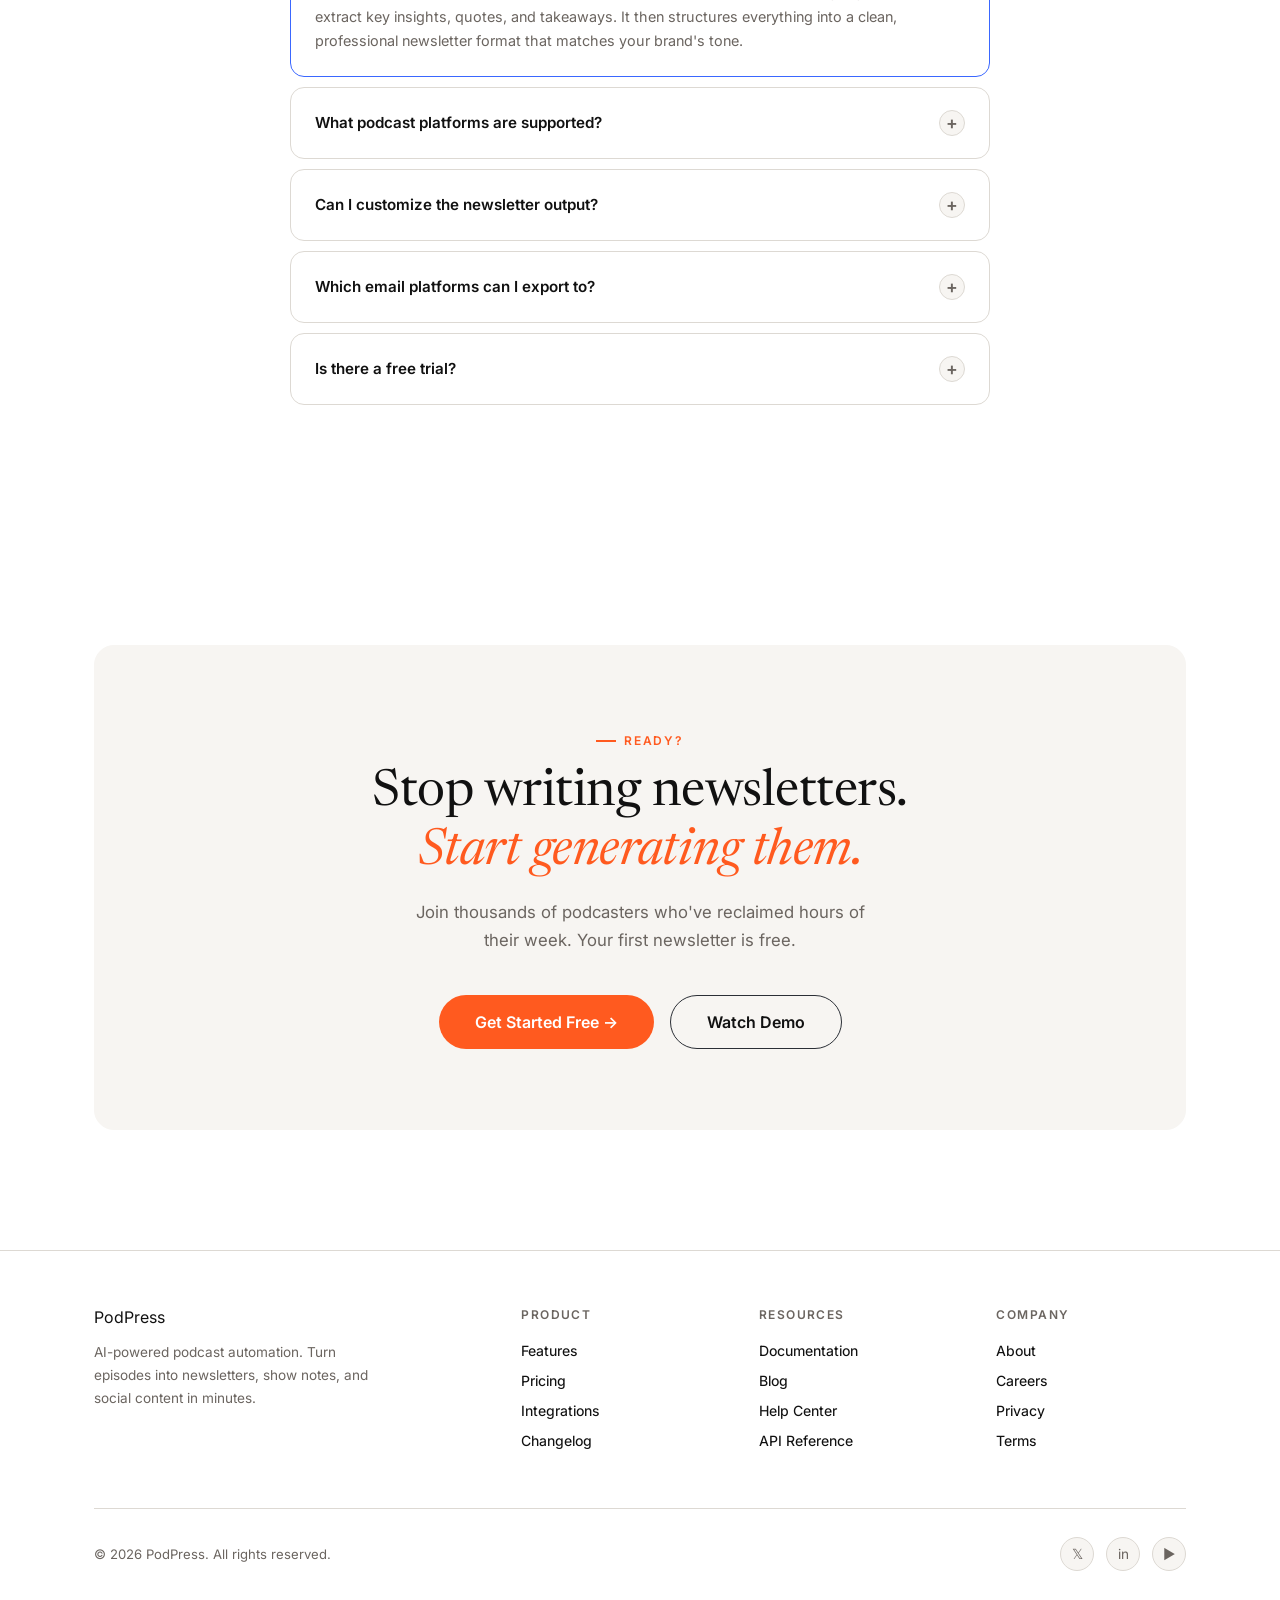
==== commit ce77e9a1: "Add Privacy Policy and Terms of Service pages, link from footer Co-Authored-By: Claude Opus 4.6 <nor" ====
--- a/index.html
+++ b/index.html
@@ -2388,8 +2388,8 @@
           <ul>
             <li><a href="#">About</a></li>
             <li><a href="#">Careers</a></li>
-            <li><a href="#">Privacy</a></li>
-            <li><a href="#">Terms</a></li>
+            <li><a href="privacy.html">Privacy</a></li>
+            <li><a href="terms.html">Terms</a></li>
           </ul>
         </div>
       </div>
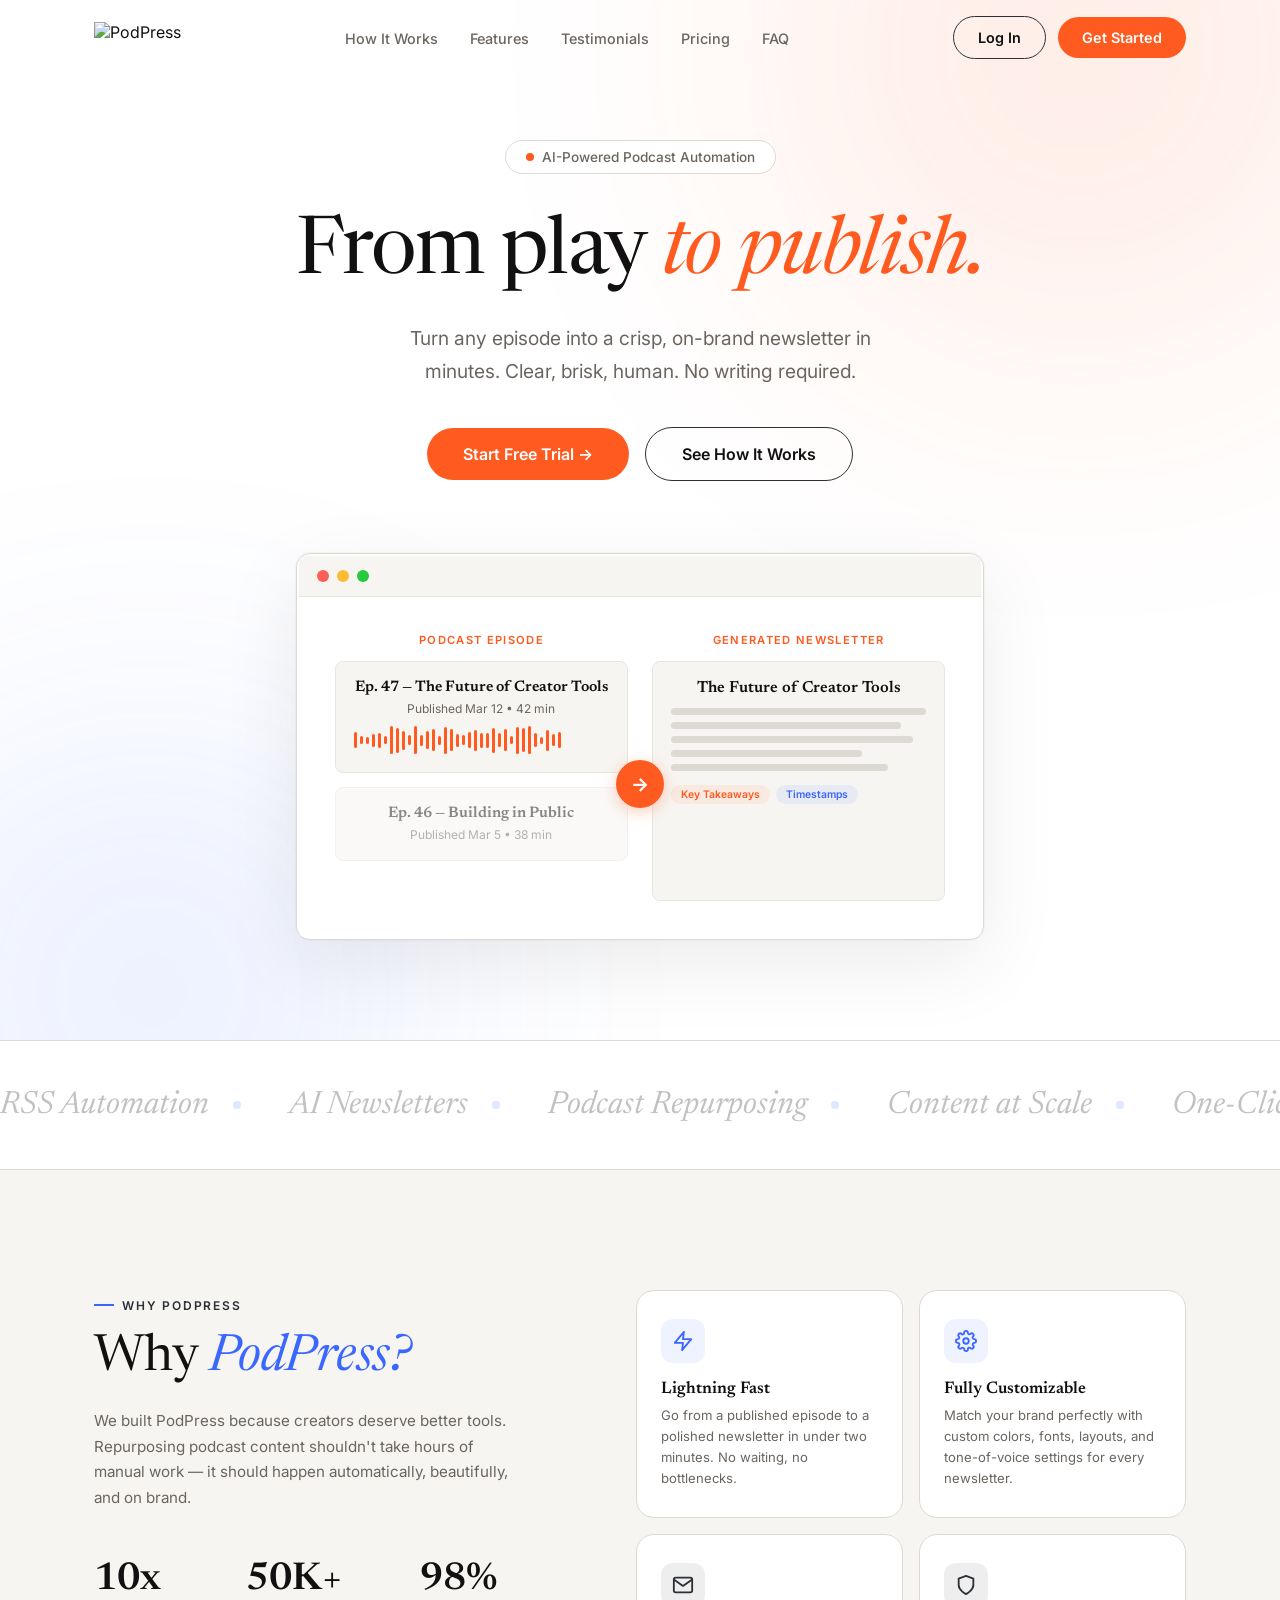
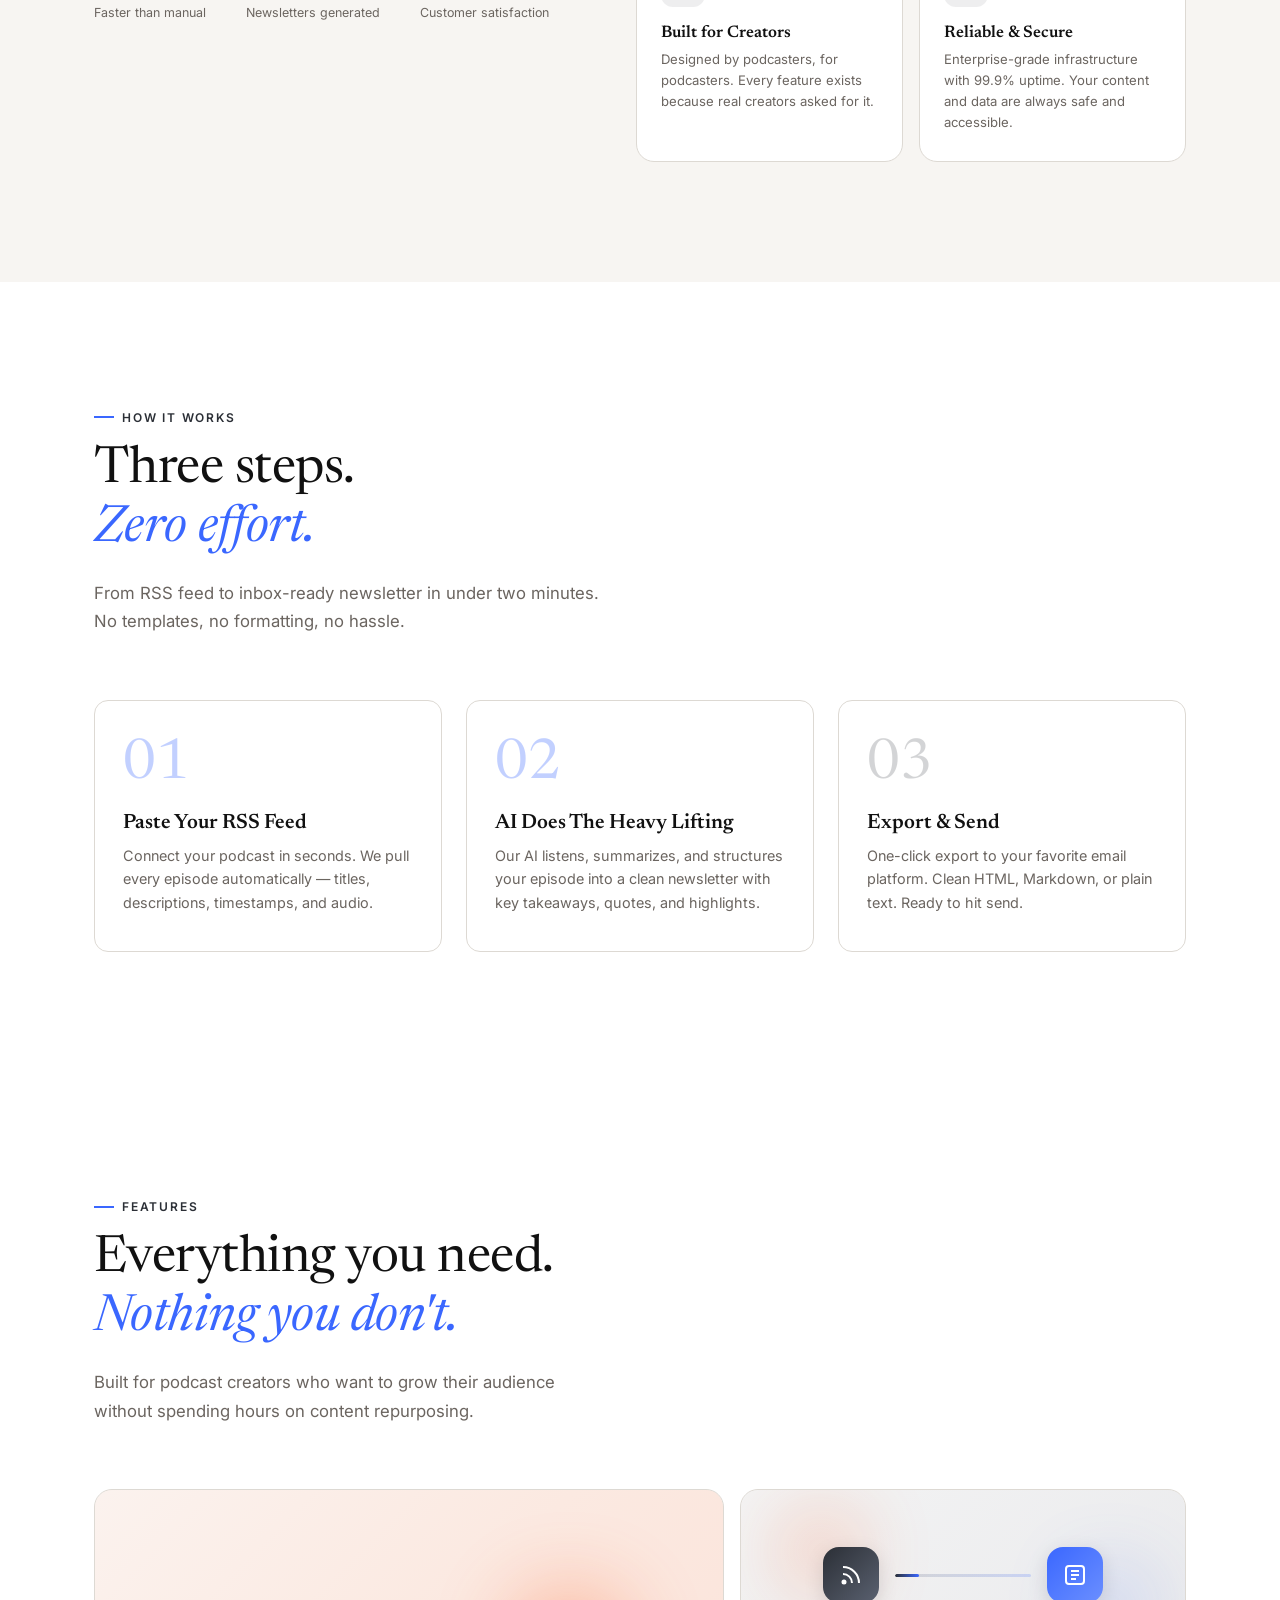
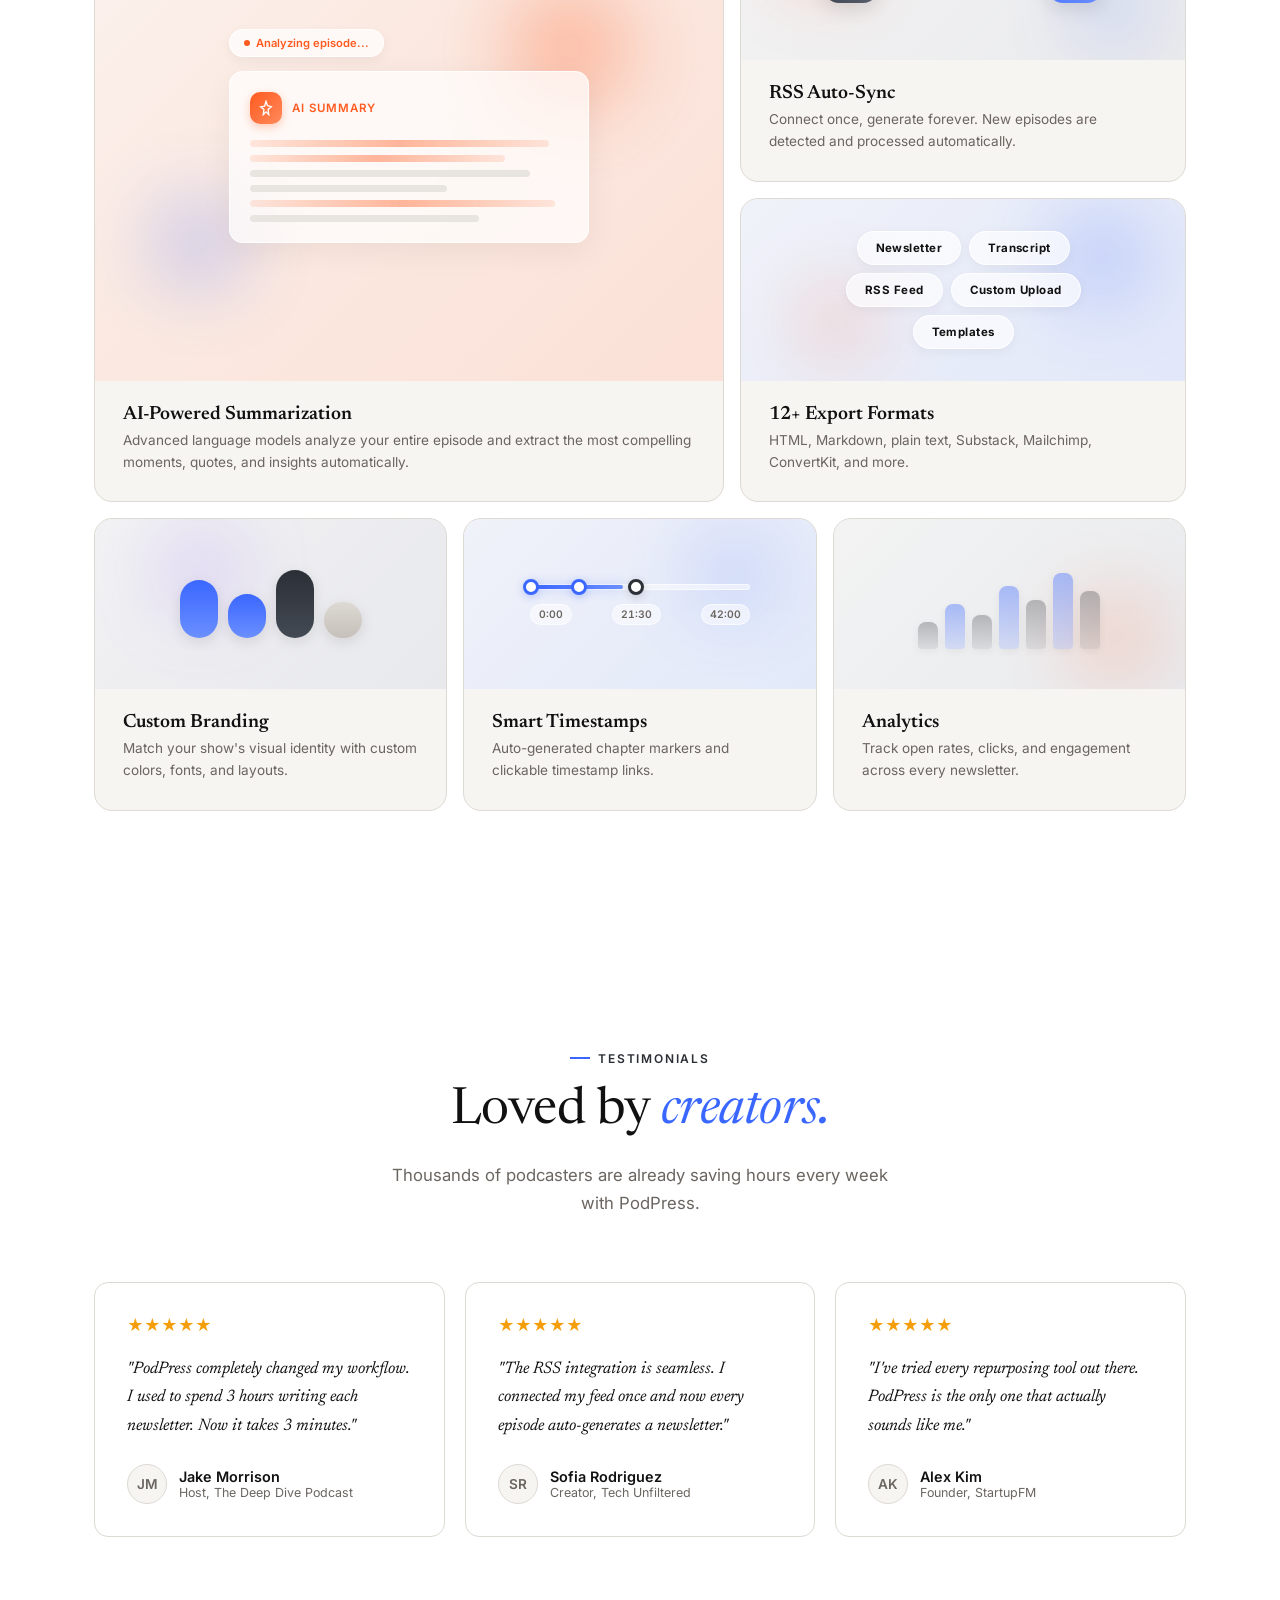
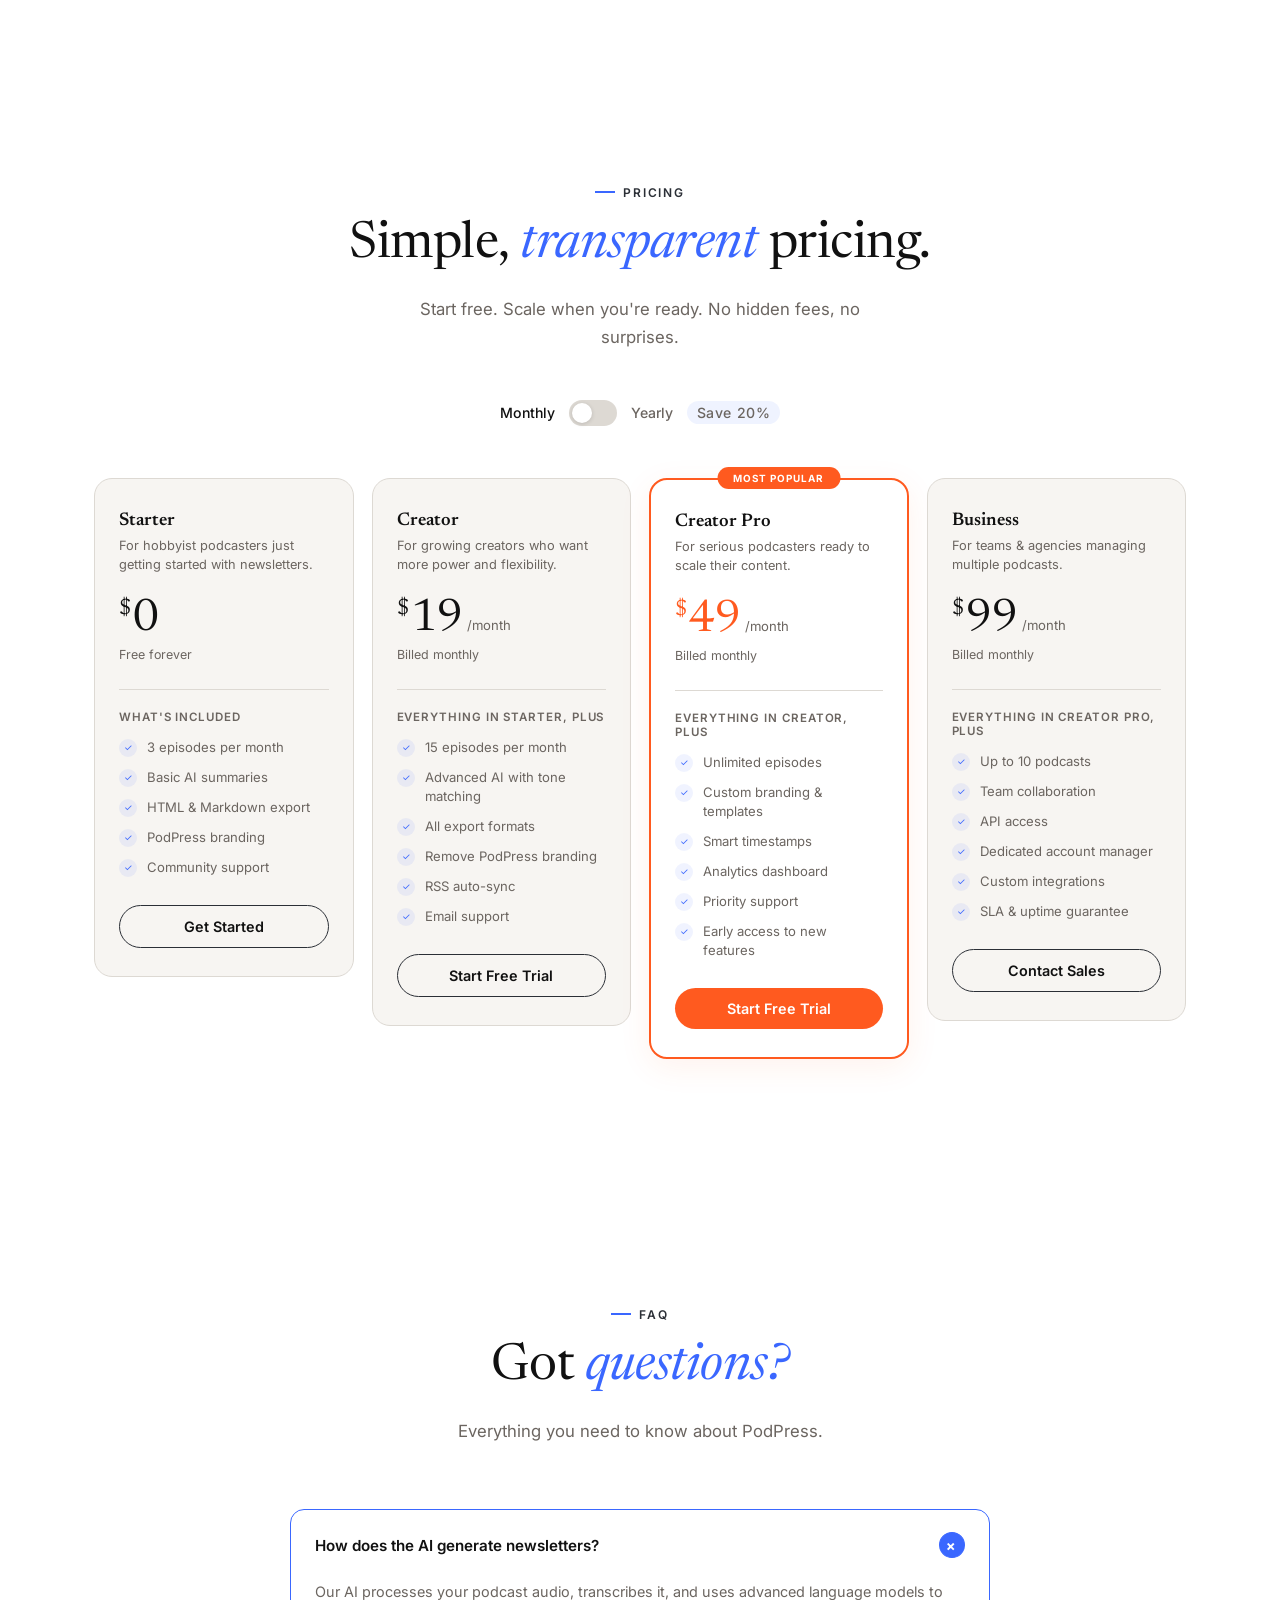
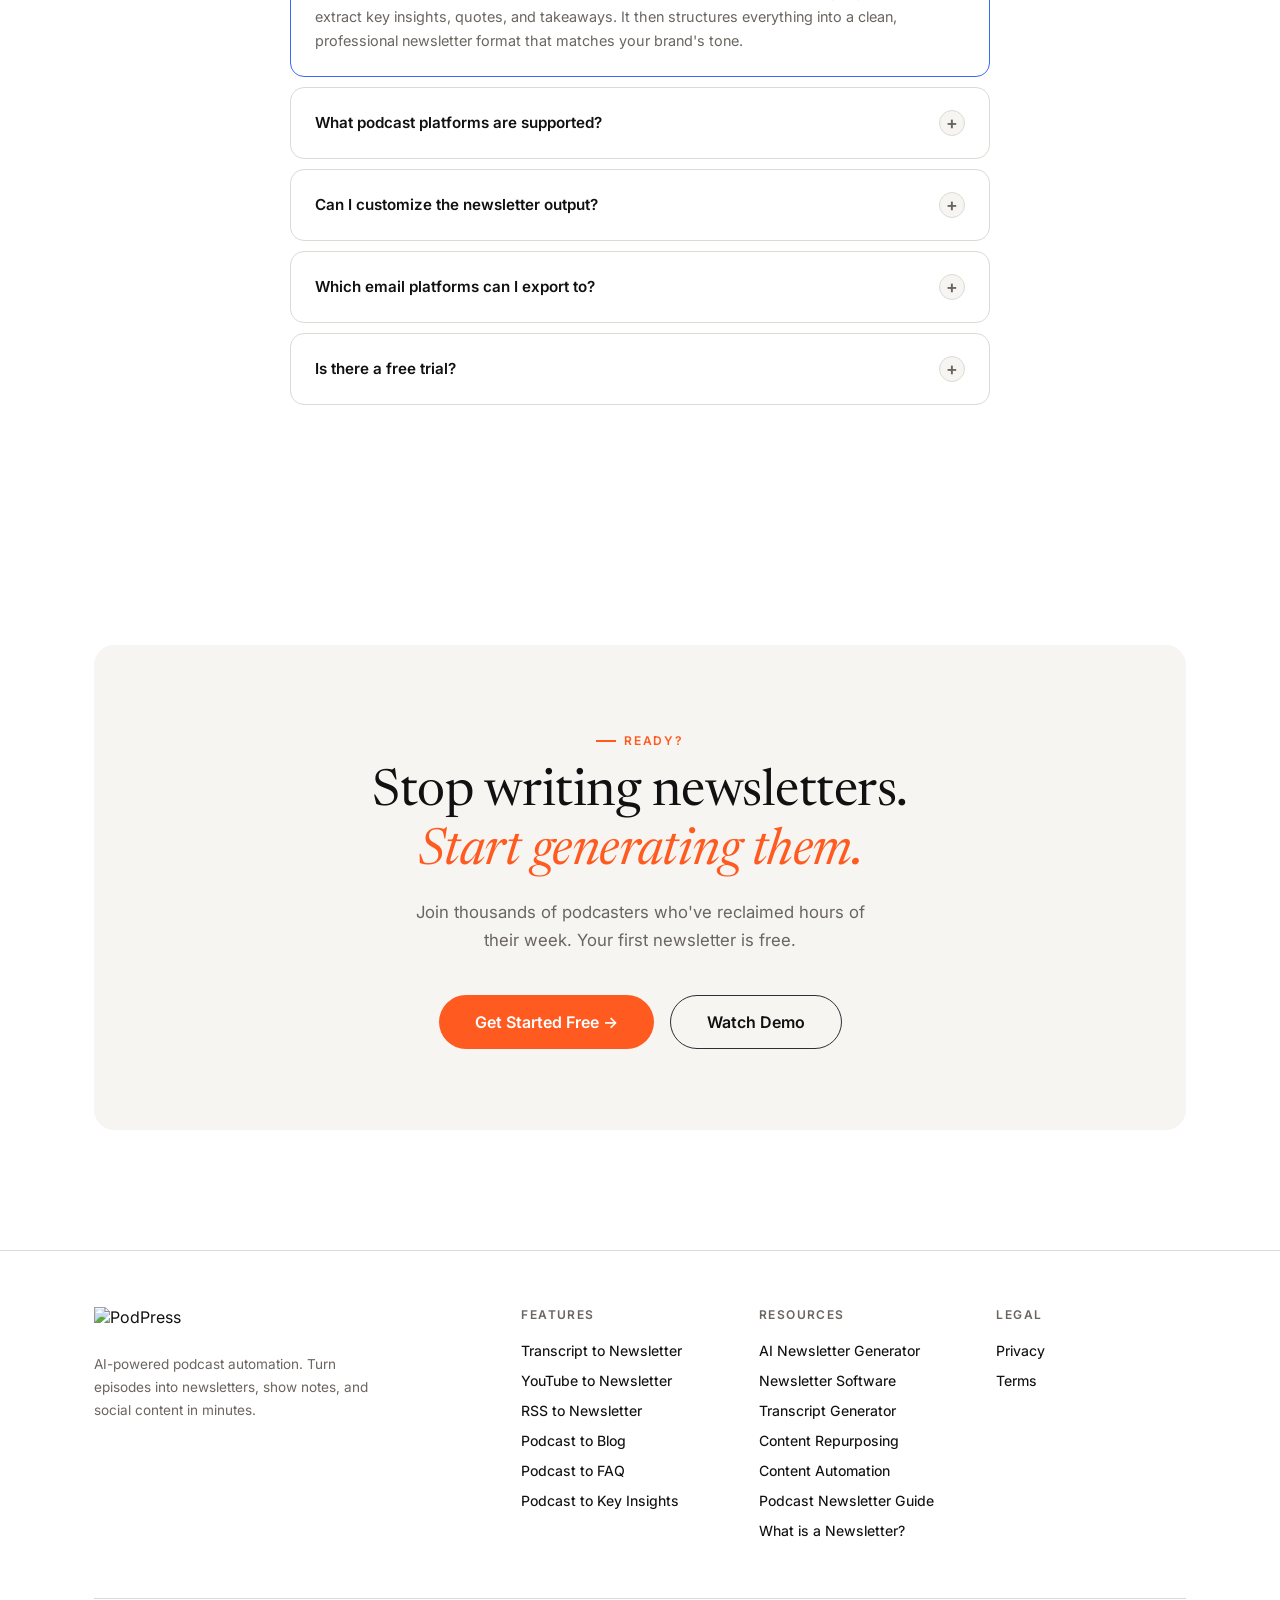
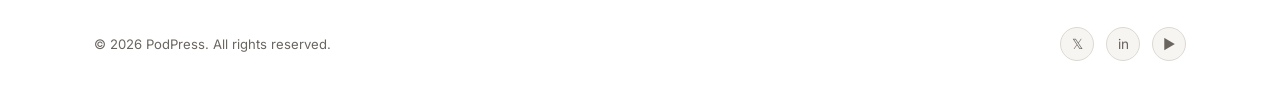
==== commit 555c75cf: "Update footer logo in index.html to use logo-dark.png Replace inline SVG pinwheel with the same PNG " ====
--- a/index.html
+++ b/index.html
@@ -1591,7 +1591,7 @@
       .cursor-arc {
         position: absolute;
         top: 50%; left: 50%;
-        border: 2px solid #ffffff;
+        border: 1.5px solid #ffffff;
         border-radius: 50%;
         opacity: 0;
         transform: translate(-50%, -50%) scale(0);
@@ -1609,6 +1609,7 @@
         width: 44px; height: 44px;
         clip-path: inset(0 50% 0 0);
       }
+      
       /* Right arcs */
       .cursor-arc.arc-r1 {
         width: 28px; height: 28px;
@@ -1618,7 +1619,7 @@
         width: 44px; height: 44px;
         clip-path: inset(0 0 0 50%);
       }
-
+      
       /* --- HOVER state: show inner arcs --- */
       .cursor.is-hover .cursor-dot {
         transform: translate(-50%, -50%) scale(1.15);
@@ -1679,7 +1680,7 @@
         transform: translate(-50%, -50%) scale(0);
         width: 48px; height: 48px;
         border-radius: 50%;
-        border: 2px solid rgba(255, 255, 255, 0.7);
+        border: 1px solid rgba(255, 255, 255, 0.7);
         opacity: 0;
         pointer-events: none;
         z-index: 2;
@@ -2360,34 +2361,36 @@
       <div class="footer-grid">
         <div class="footer-brand">
           <a href="#" class="nav-logo">
-            <div class="logo-icon"><svg viewBox="0 0 40 40" fill="none" xmlns="http://www.w3.org/2000/svg"><path d="M20 20L20 4C12 4 5.5 10 5.5 18Z" fill="#3A67FF"/><path d="M20 20L36 20C36 12 30 5.5 22 5.5Z" fill="#5B85FF"/><path d="M20 20L20 36C28 36 34.5 30 34.5 22Z" fill="#3A67FF"/><path d="M20 20L4 20C4 28 10 34.5 18 34.5Z" fill="#5B85FF"/></svg></div>
-            PodPress
+            <img src="logo-dark.png" alt="PodPress" />
           </a>
           <p>AI-powered podcast automation. Turn episodes into newsletters, show notes, and social content in minutes.</p>
         </div>
         <div class="footer-col">
-          <h4>Product</h4>
+          <h4>Features</h4>
           <ul>
-            <li><a href="#">Features</a></li>
-            <li><a href="#">Pricing</a></li>
-            <li><a href="#">Integrations</a></li>
-            <li><a href="#">Changelog</a></li>
+            <li><a href="transcript-to-newsletter.html">Transcript to Newsletter</a></li>
+            <li><a href="youtube-to-newsletter.html">YouTube to Newsletter</a></li>
+            <li><a href="rss-to-newsletter.html">RSS to Newsletter</a></li>
+            <li><a href="podcast-to-blog.html">Podcast to Blog</a></li>
+            <li><a href="podcast-to-faq.html">Podcast to FAQ</a></li>
+            <li><a href="podcast-to-insights.html">Podcast to Key Insights</a></li>
           </ul>
         </div>
         <div class="footer-col">
           <h4>Resources</h4>
           <ul>
-            <li><a href="#">Documentation</a></li>
-            <li><a href="#">Blog</a></li>
-            <li><a href="#">Help Center</a></li>
-            <li><a href="#">API Reference</a></li>
+            <li><a href="ai-newsletter-generator.html">AI Newsletter Generator</a></li>
+            <li><a href="newsletter-software.html">Newsletter Software</a></li>
+            <li><a href="transcript-generator.html">Transcript Generator</a></li>
+            <li><a href="content-repurposing.html">Content Repurposing</a></li>
+            <li><a href="content-automation.html">Content Automation</a></li>
+            <li><a href="podcast-newsletter-guide.html">Podcast Newsletter Guide</a></li>
+            <li><a href="what-is-a-newsletter.html">What is a Newsletter?</a></li>
           </ul>
         </div>
         <div class="footer-col">
-          <h4>Company</h4>
+          <h4>Legal</h4>
           <ul>
-            <li><a href="#">About</a></li>
-            <li><a href="#">Careers</a></li>
             <li><a href="privacy.html">Privacy</a></li>
             <li><a href="terms.html">Terms</a></li>
           </ul>
@@ -2527,8 +2530,8 @@
 
       // Smooth follow with lerp
       function updatePosition() {
-        cursorX += (mouseX - cursorX) * 0.18;
-        cursorY += (mouseY - cursorY) * 0.18;
+        cursorX += (mouseX - cursorX) * 0.5;
+        cursorY += (mouseY - cursorY) * 0.5;
         cursor.style.transform = `translate3d(${cursorX}px, ${cursorY}px, 0)`;
         requestAnimationFrame(updatePosition);
       }
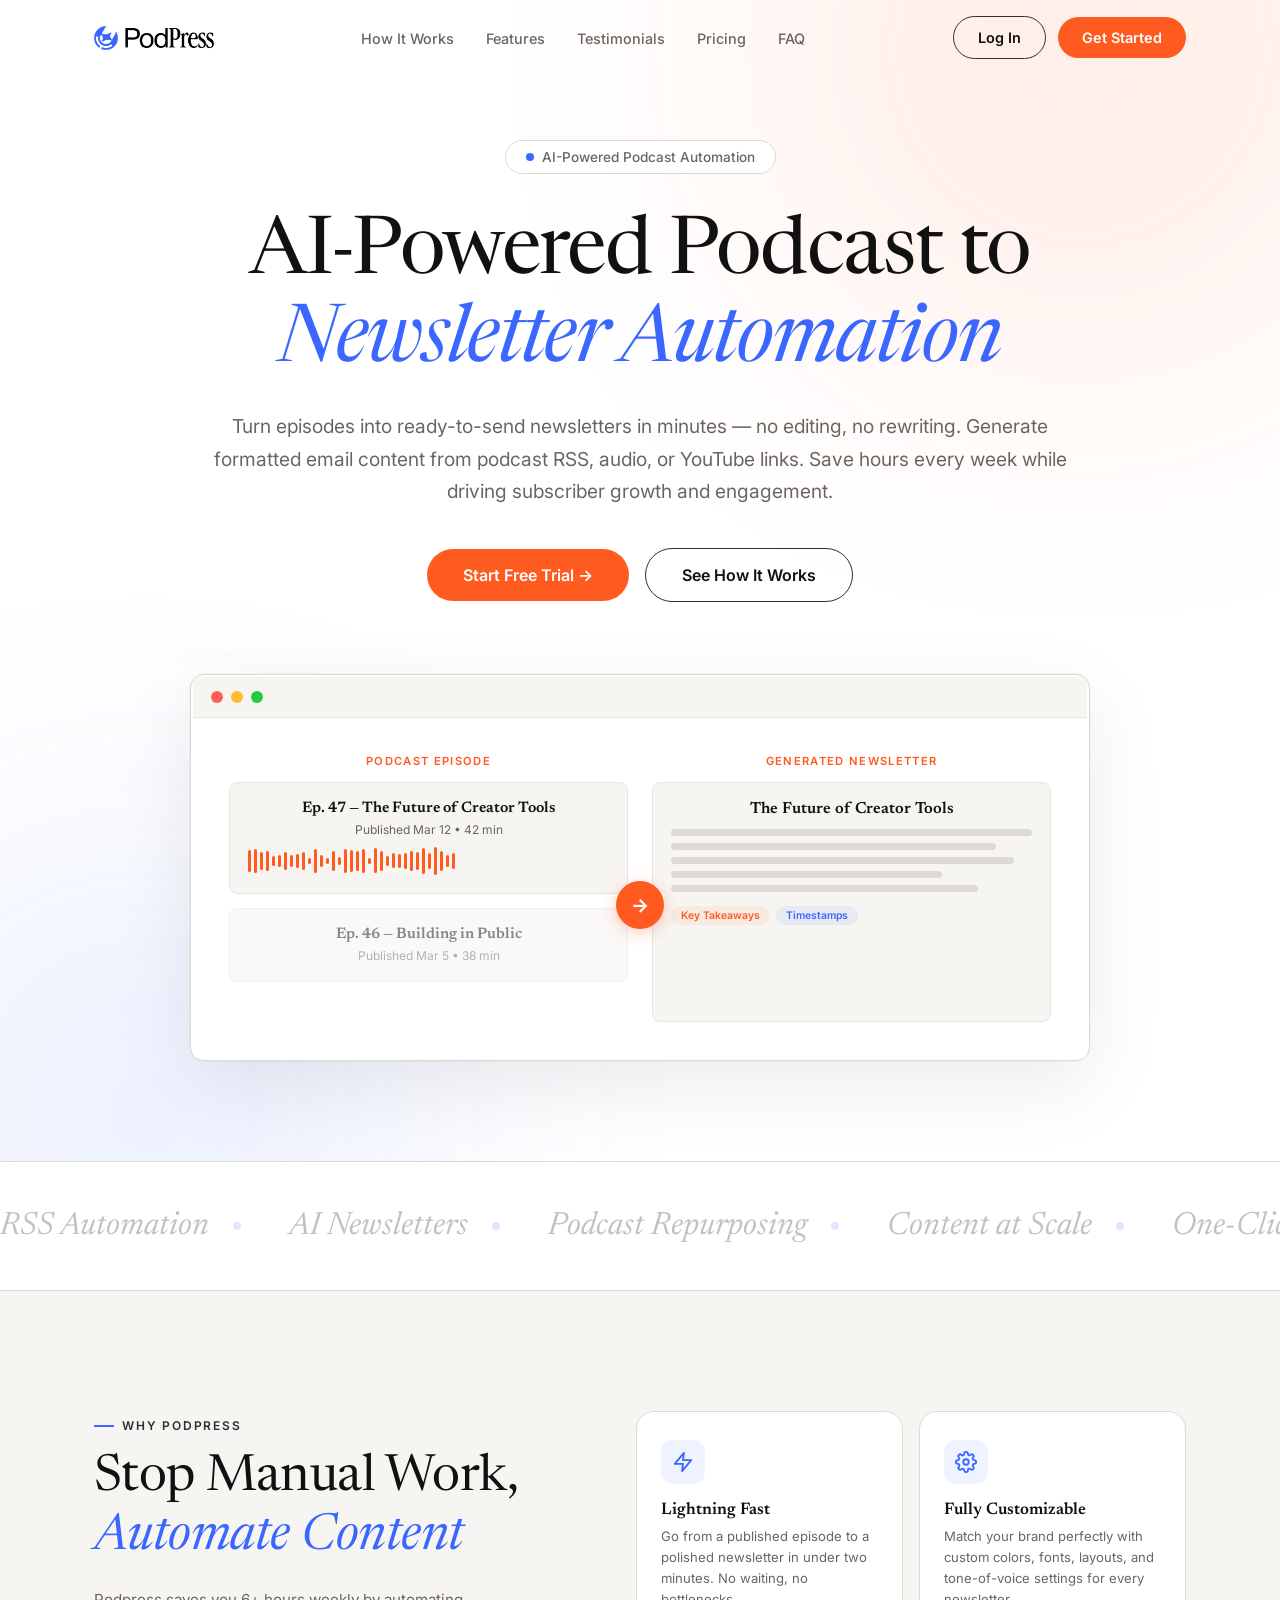
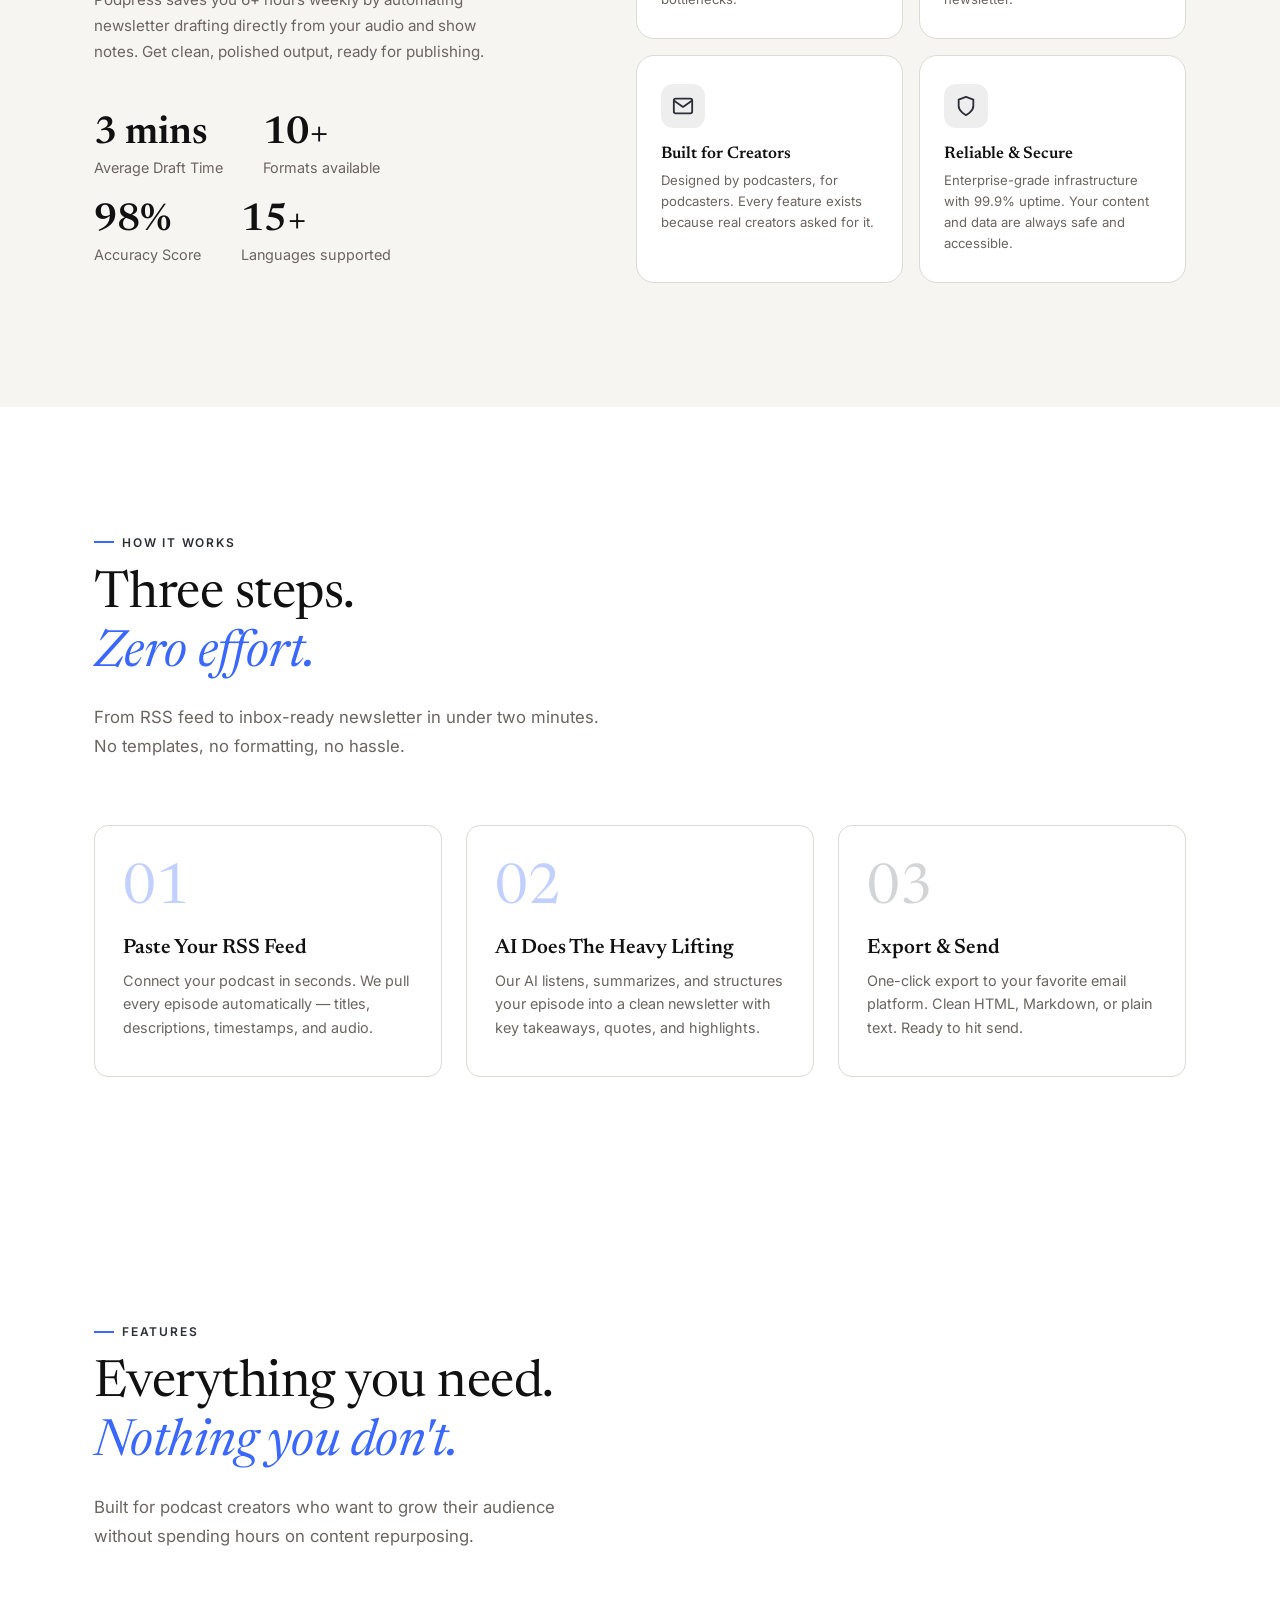
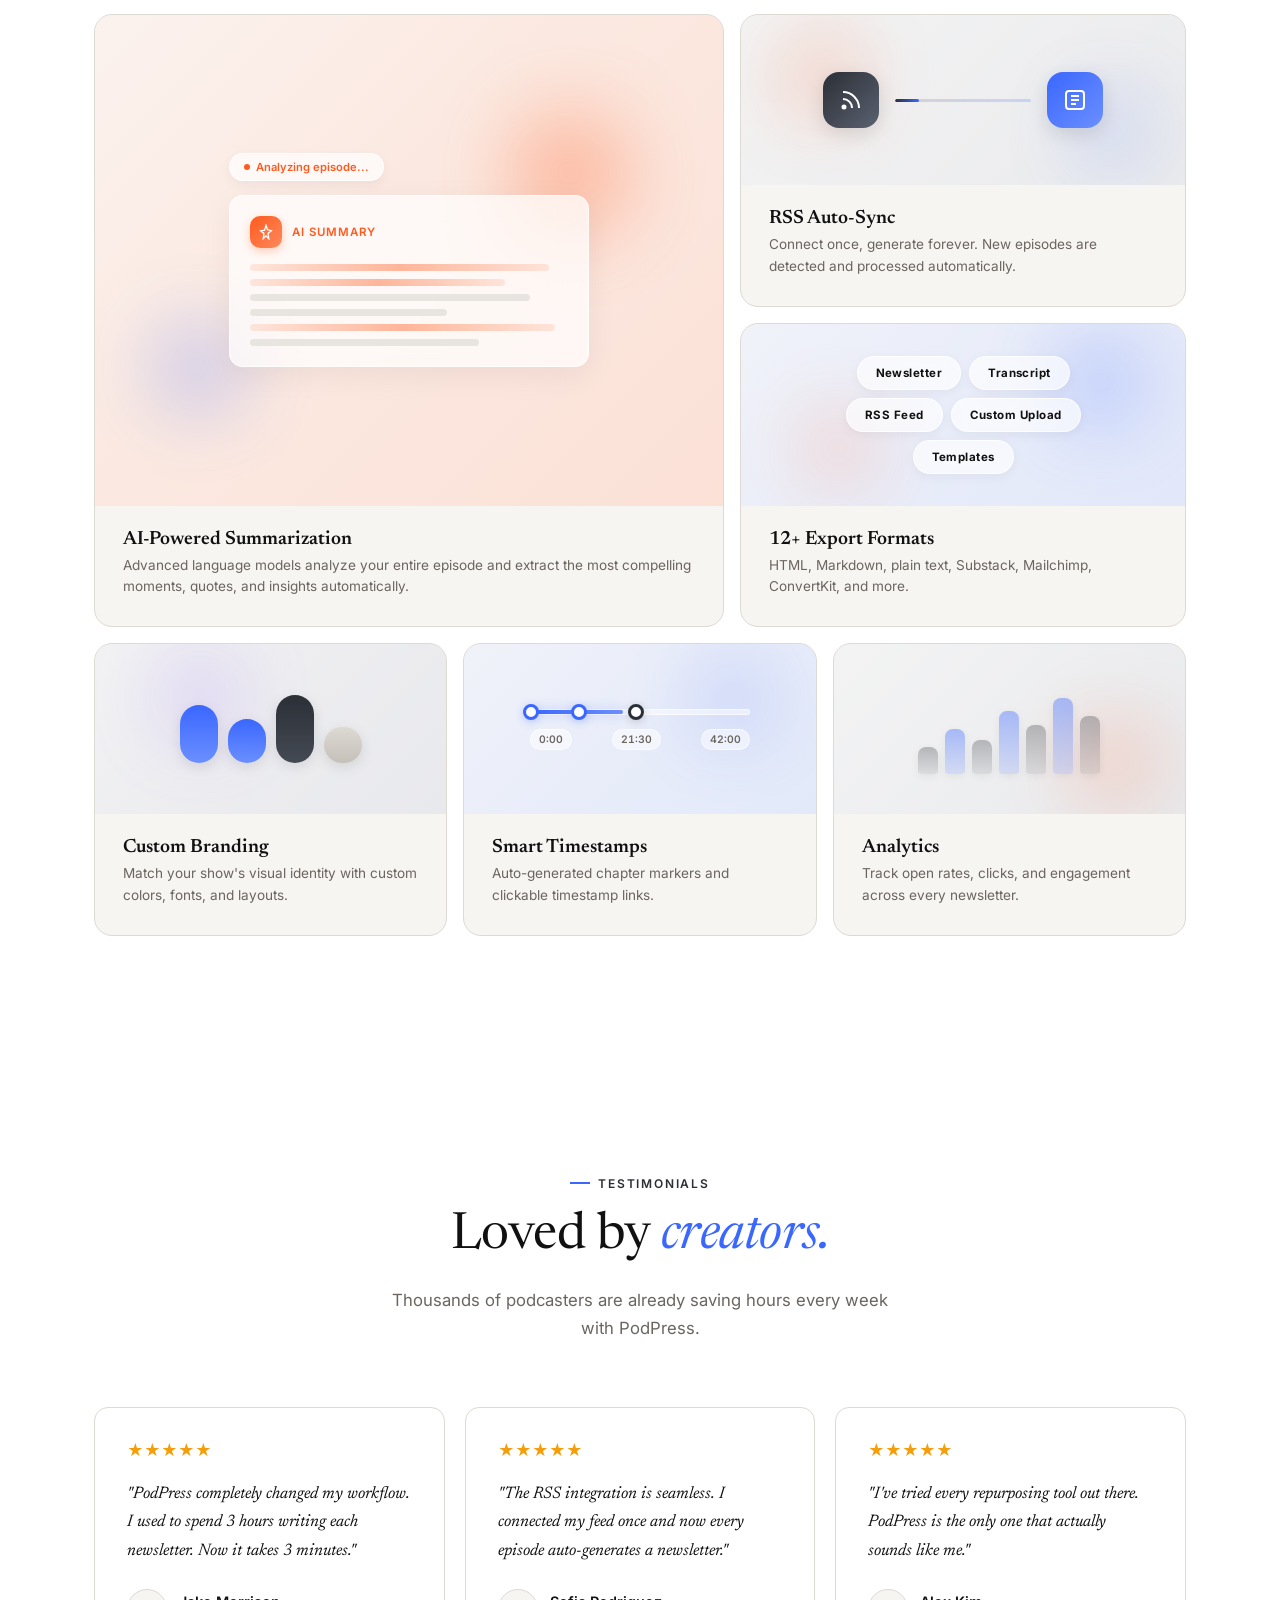
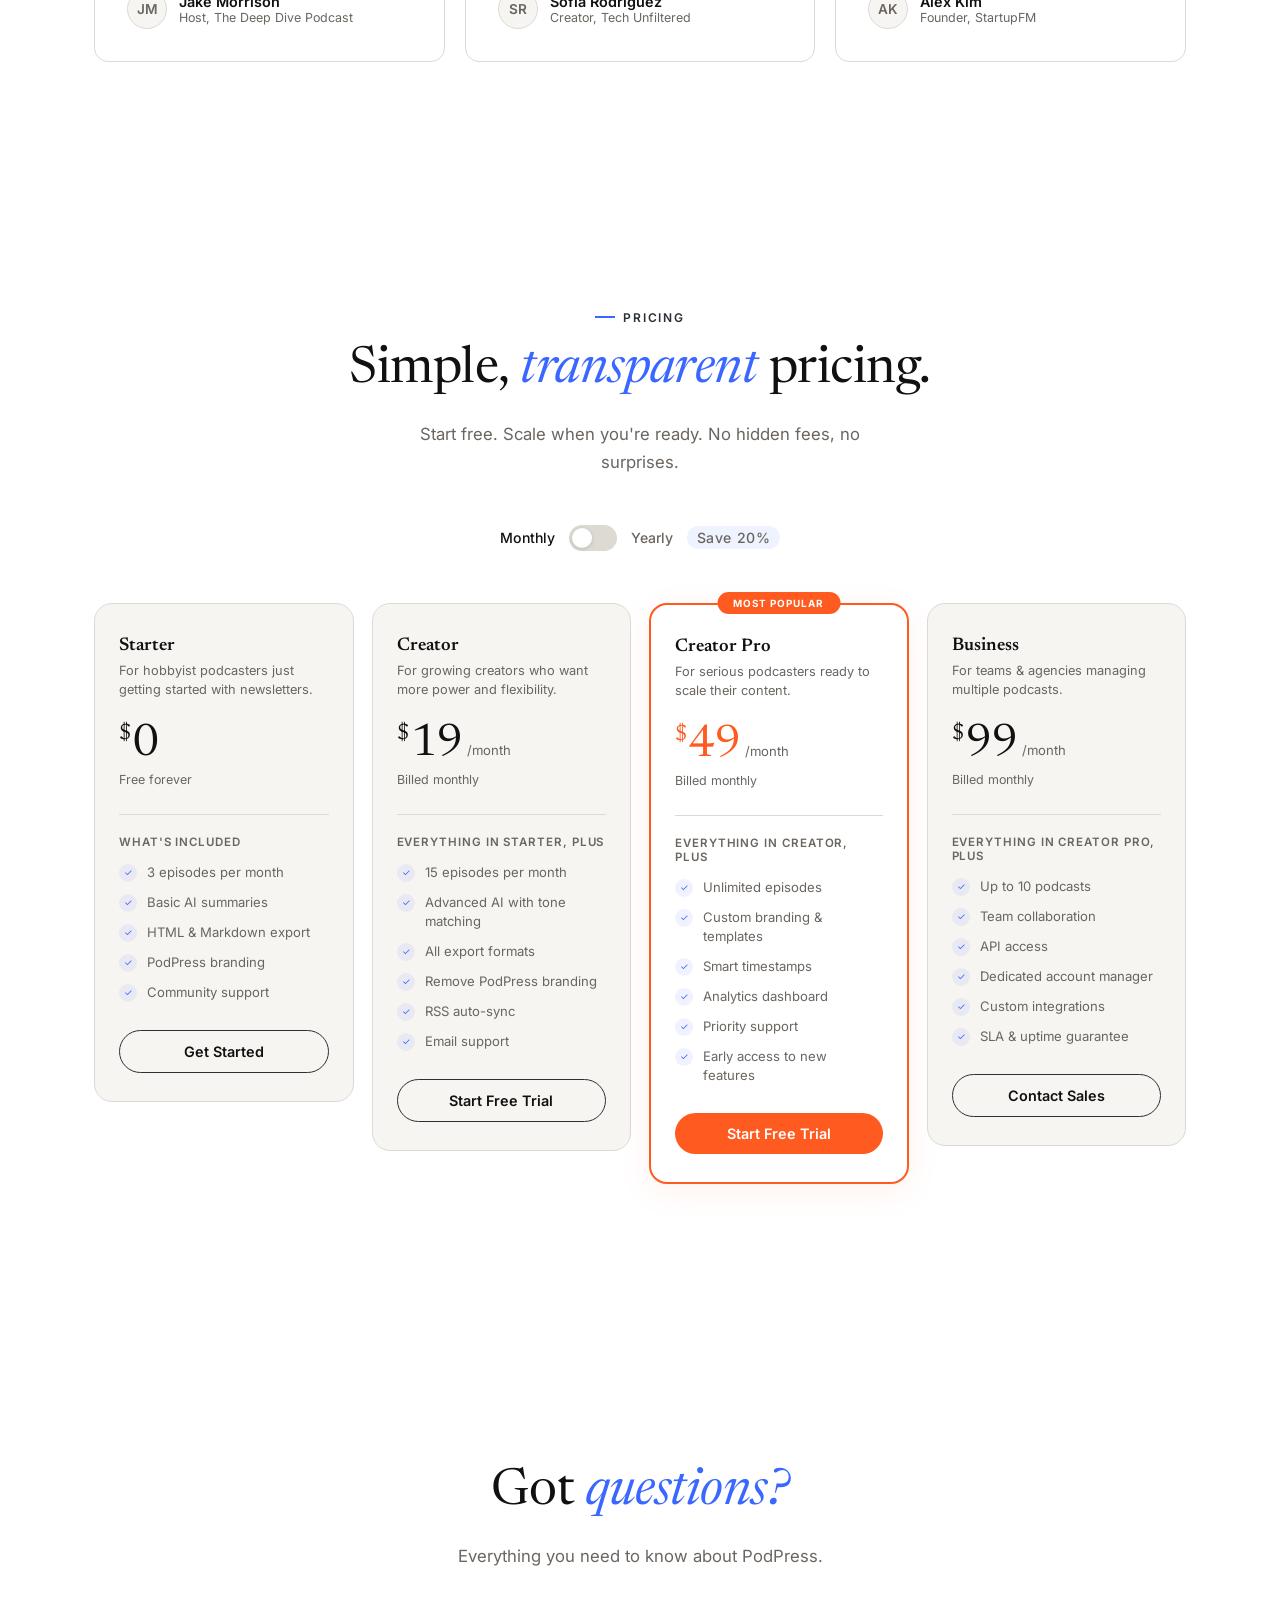
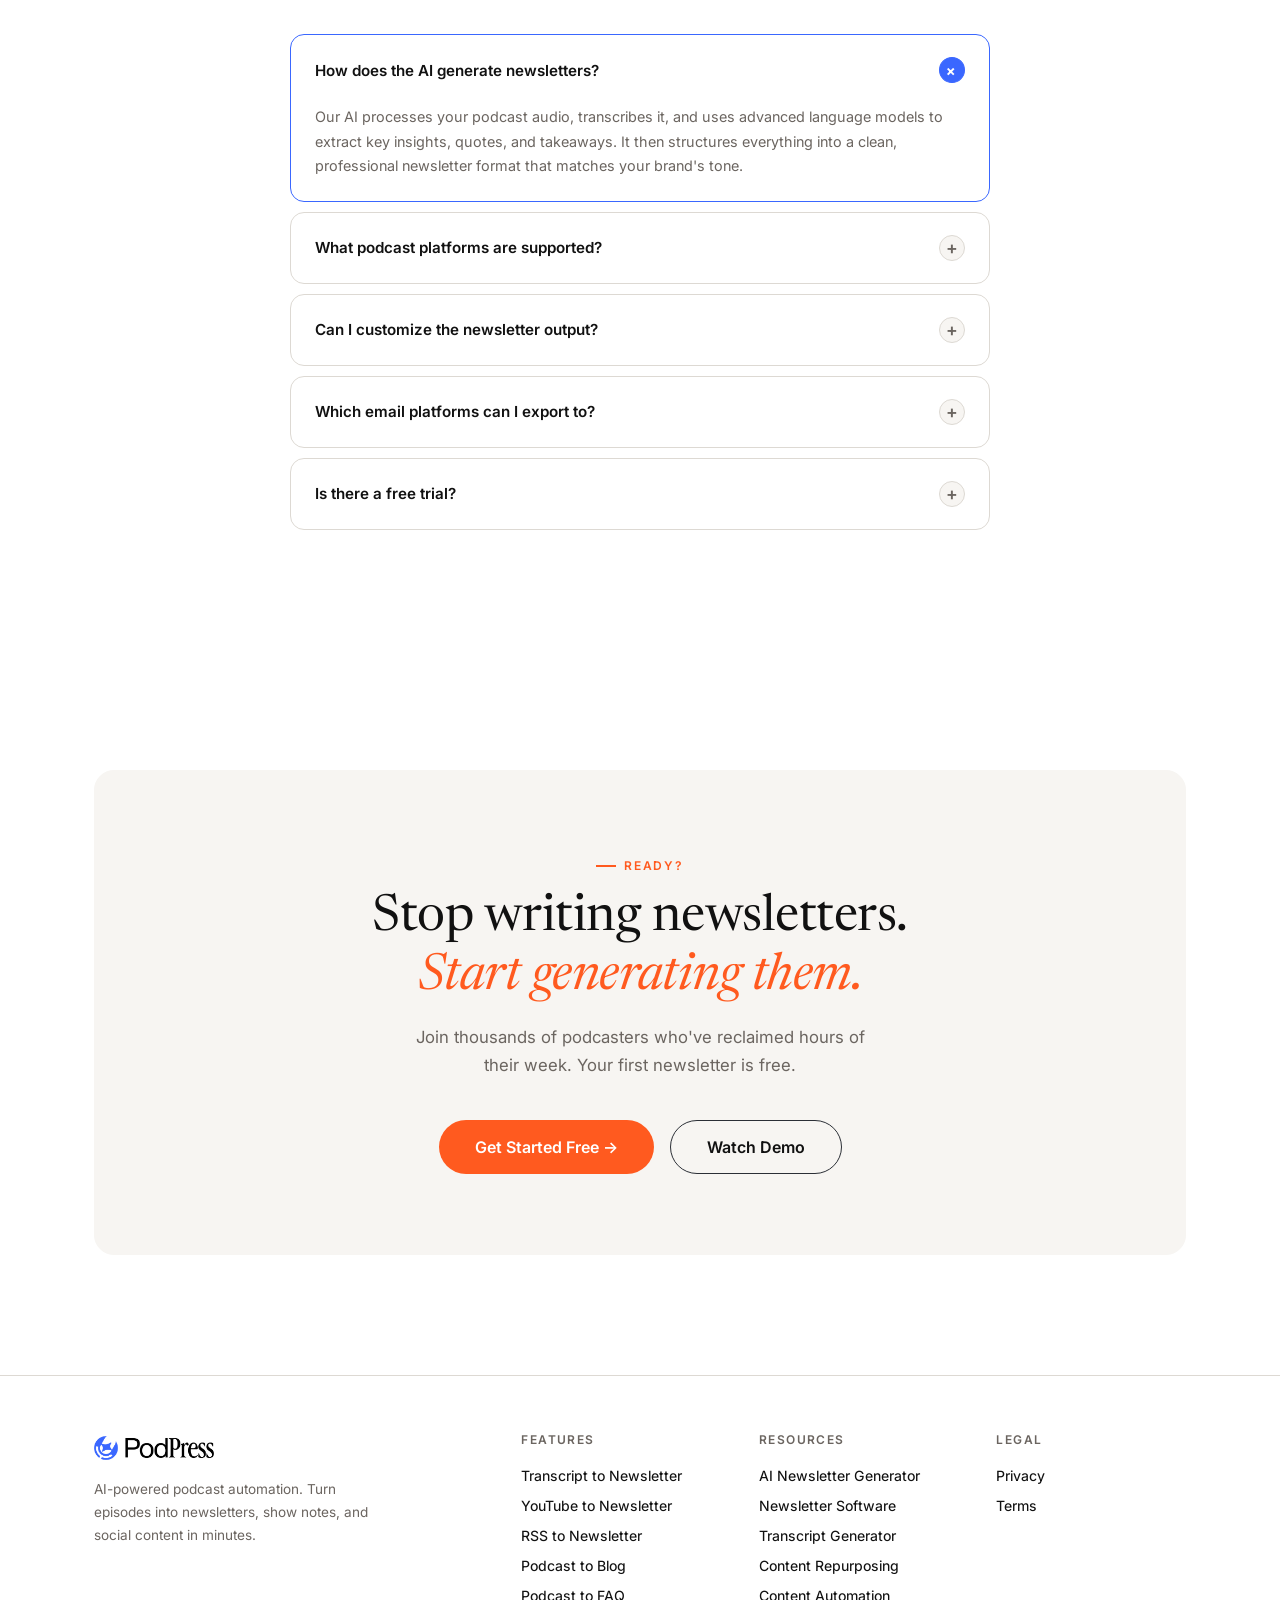
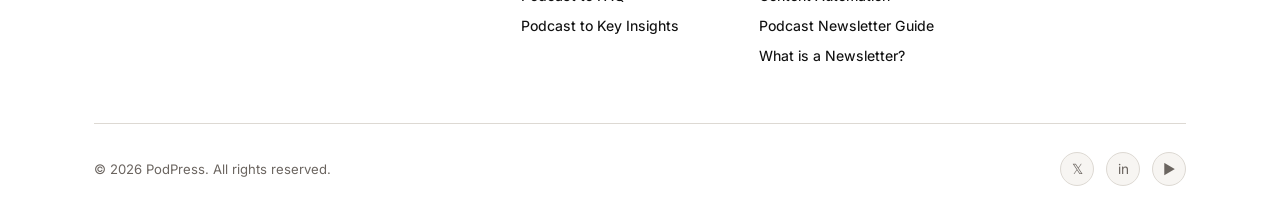
==== commit a7314eec: "Update hero copy, Why PodPress stats, and logo asset Revise hero headline and description for SEO cl" ====
--- a/index.html
+++ b/index.html
@@ -210,7 +210,7 @@
     .hero-badge .dot {
       width: 8px;
       height: 8px;
-      background: var(--ampersand);
+      background: var(--cornflower);
       border-radius: 50%;
       animation: pulse 2s ease-in-out infinite;
     }
@@ -231,12 +231,12 @@
     }
     .hero h1 em {
       font-style: italic;
-      color: var(--ampersand);
+      color: var(--cornflower);
     }
     .hero p {
       font-size: clamp(1.05rem, 1.8vw, 1.2rem);
       color: var(--text-muted);
-      max-width: 520px;
+      max-width: 900px;
       margin: 0 auto 40px;
       line-height: 1.7;
       animation: fadeUp 0.6s ease 0.2s both;
@@ -405,6 +405,7 @@
     .why-stats {
       display: flex;
       gap: 40px;
+      margin-bottom: 24px;
     }
     .why-stat {
       display: flex;
@@ -419,7 +420,7 @@
     }
     .why-stat-value .stat-accent { color: var(--ampersand); }
     .why-stat-label {
-      font-size: 0.78rem;
+      font-size: 0.9rem;
       color: var(--text-muted);
       margin-top: 4px;
     }
@@ -1550,6 +1551,83 @@
       .footer-brand { grid-column: span 1; }
     }
 
+    /* ========== MOBILE MENU ========== */
+    .mobile-overlay {
+      position: fixed;
+      inset: 0;
+      z-index: 998;
+      opacity: 0;
+      visibility: hidden;
+      pointer-events: none;
+    }
+    .mobile-menu {
+      position: fixed;
+      inset: 0;
+      background: var(--porcelain);
+      z-index: 999;
+      clip-path: inset(0 0 100% 0);
+      transition: clip-path 0.45s cubic-bezier(0.16, 1, 0.3, 1);
+      display: flex;
+      flex-direction: column;
+      padding: 100px 32px 40px;
+      overflow-y: auto;
+      -webkit-overflow-scrolling: touch;
+    }
+    .mobile-menu.is-active {
+      clip-path: inset(0 0 0 0);
+    }
+    .mobile-menu-links {
+      list-style: none;
+      display: flex;
+      flex-direction: column;
+      gap: 0;
+      margin-bottom: 32px;
+    }
+    .mobile-menu-links li {
+      border-bottom: 1px solid var(--border);
+    }
+    .mobile-menu-links a {
+      display: block;
+      padding: 18px 0;
+      font-family: var(--font-display);
+      font-size: 1.25rem;
+      font-weight: 500;
+      color: var(--text);
+      text-decoration: none;
+      transition: color 0.2s ease;
+    }
+    .mobile-menu-links a:hover,
+    .mobile-menu-links a:focus {
+      color: var(--ampersand);
+    }
+    .mobile-menu-cta {
+      display: flex;
+      flex-direction: column;
+      gap: 12px;
+      margin-top: auto;
+    }
+    .mobile-menu-cta .btn {
+      width: 100%;
+      justify-content: center;
+      padding: 16px 24px;
+      font-size: 1rem;
+    }
+    .mobile-toggle.is-active span:nth-child(1) {
+      transform: translateY(7px) rotate(45deg);
+    }
+    .mobile-toggle.is-active span:nth-child(2) {
+      opacity: 0;
+      transform: scaleX(0);
+    }
+    .mobile-toggle.is-active span:nth-child(3) {
+      transform: translateY(-7px) rotate(-45deg);
+    }
+    body.menu-open {
+      overflow: hidden;
+      position: fixed;
+      width: 100%;
+    }
+
     /* ========== CUSTOM CURSOR ========== */
     @media (pointer: fine) {
       *, *::before, *::after { cursor: none !important; }
@@ -1793,11 +1871,29 @@
         <a href="#" class="btn btn-ghost">Log In</a>
         <a href="#" class="btn btn-primary">Get Started</a>
       </div>
-      <button class="mobile-toggle" id="mobileToggle" aria-label="Toggle menu">
+      <button class="mobile-toggle" id="mobileToggle" aria-label="Toggle menu" aria-expanded="false" aria-controls="mobileMenu">
         <span></span><span></span><span></span>
       </button>
     </div>
   </nav>
+
+  <!-- ===== MOBILE MENU ===== -->
+  <div class="mobile-overlay" id="mobileOverlay" aria-hidden="true"></div>
+  <aside class="mobile-menu" id="mobileMenu" role="dialog" aria-modal="true" aria-label="Mobile navigation menu" aria-hidden="true">
+    <nav aria-label="Mobile">
+      <ul class="mobile-menu-links">
+        <li><a href="#how-it-works">How It Works</a></li>
+        <li><a href="#features">Features</a></li>
+        <li><a href="#testimonials">Testimonials</a></li>
+        <li><a href="#pricing">Pricing</a></li>
+        <li><a href="#faq">FAQ</a></li>
+      </ul>
+    </nav>
+    <div class="mobile-menu-cta">
+      <a href="#" class="btn btn-ghost">Log In</a>
+      <a href="#" class="btn btn-primary">Get Started</a>
+    </div>
+  </aside>
 
   <!-- ===== HERO ===== -->
   <section class="hero">
@@ -1810,8 +1906,8 @@
         <span class="dot"></span>
         AI-Powered Podcast Automation
       </div>
-      <h1>From play <em>to publish.</em></h1>
-      <p>Turn any episode into a crisp, on-brand newsletter in minutes. Clear, brisk, human. No writing required.</p>
+      <h1>AI-Powered Podcast to <em>Newsletter Automation</em></h1>
+      <p>Turn episodes into ready-to-send newsletters in minutes — no editing, no rewriting. Generate formatted email content from podcast RSS, audio, or YouTube links. Save hours every week while driving subscriber growth and engagement.</p>
       <div class="hero-actions">
         <a href="#" class="btn btn-primary btn-large">Start Free Trial &rarr;</a>
         <a href="#how-it-works" class="btn btn-ghost btn-large">See How It Works</a>
@@ -1884,20 +1980,26 @@
         <!-- Left: heading + stats -->
         <div class="why-left">
           <div class="section-label reveal">Why PodPress</div>
-          <h2 class="section-title reveal">Why <em>PodPress?</em></h2>
-          <p class="why-intro reveal">We built PodPress because creators deserve better tools. Repurposing podcast content shouldn't take hours of manual work &mdash; it should happen automatically, beautifully, and on brand.</p>
+          <h2 class="section-title reveal">Stop Manual Work, <em>Automate Content</em></h2>
+          <p class="why-intro reveal">Podpress saves you 6+ hours weekly by automating newsletter drafting directly from your audio and show notes. Get clean, polished output, ready for publishing.</p>
           <div class="why-stats reveal">
             <div class="why-stat">
-              <div class="why-stat-value" data-count="10" data-suffix="x">0x</div>
-              <div class="why-stat-label">Faster than manual</div>
+              <div class="why-stat-value" data-count="03" data-suffix=" mins">0 mins</div>
+              <div class="why-stat-label">Average Draft Time</div>
             </div>
             <div class="why-stat">
-              <div class="why-stat-value" data-count="50" data-suffix="K+">0K+</div>
-              <div class="why-stat-label">Newsletters generated</div>
+              <div class="why-stat-value" data-count="10" data-suffix="+">0+</div>
+              <div class="why-stat-label">Formats available</div>
             </div>
+          </div>
+          <div class="why-stats reveal">
             <div class="why-stat">
               <div class="why-stat-value" data-count="98" data-suffix="%">0%</div>
-              <div class="why-stat-label">Customer satisfaction</div>
+              <div class="why-stat-label">Accuracy Score</div>
+            </div>
+             <div class="why-stat">
+              <div class="why-stat-value" data-count="15" data-suffix="+">0+</div>
+              <div class="why-stat-label">Languages supported</div>
             </div>
           </div>
         </div>
@@ -2414,6 +2516,97 @@
       navbar.classList.toggle('scrolled', window.scrollY > 50);
     });
 
+    // === Mobile Menu ===
+    (function() {
+      const toggle = document.getElementById('mobileToggle');
+      const menu = document.getElementById('mobileMenu');
+      const overlay = document.getElementById('mobileOverlay');
+      if (!toggle || !menu || !overlay) return;
+
+      const focusableSelector = 'a[href], button, [tabindex]:not([tabindex="-1"])';
+      let savedScrollY = 0;
+
+      function openMenu() {
+        savedScrollY = window.scrollY;
+        document.body.style.top = `-${savedScrollY}px`;
+        document.body.classList.add('menu-open');
+
+        toggle.classList.add('is-active');
+        menu.classList.add('is-active');
+        overlay.classList.add('is-active');
+
+        toggle.setAttribute('aria-expanded', 'true');
+        menu.setAttribute('aria-hidden', 'false');
+        overlay.setAttribute('aria-hidden', 'false');
+
+        document.addEventListener('keydown', handleEscape);
+        document.addEventListener('keydown', trapFocus);
+      }
+
+      function closeMenu() {
+        toggle.classList.remove('is-active');
+        menu.classList.remove('is-active');
+        overlay.classList.remove('is-active');
+
+        toggle.setAttribute('aria-expanded', 'false');
+        menu.setAttribute('aria-hidden', 'true');
+        overlay.setAttribute('aria-hidden', 'true');
+
+        document.body.classList.remove('menu-open');
+        document.body.style.top = '';
+        window.scrollTo(0, savedScrollY);
+
+        toggle.focus();
+
+        document.removeEventListener('keydown', handleEscape);
+        document.removeEventListener('keydown', trapFocus);
+      }
+
+      function handleEscape(e) {
+        if (e.key === 'Escape') closeMenu();
+      }
+
+      function trapFocus(e) {
+        if (e.key !== 'Tab') return;
+        const focusable = [toggle, ...menu.querySelectorAll(focusableSelector)];
+        const first = focusable[0];
+        const last = focusable[focusable.length - 1];
+        if (e.shiftKey) {
+          if (document.activeElement === first) {
+            e.preventDefault();
+            last.focus();
+          }
+        } else {
+          if (document.activeElement === last) {
+            e.preventDefault();
+            first.focus();
+          }
+        }
+      }
+
+      toggle.addEventListener('click', function() {
+        if (menu.classList.contains('is-active')) {
+          closeMenu();
+        } else {
+          openMenu();
+        }
+      });
+
+      overlay.addEventListener('click', closeMenu);
+
+      menu.querySelectorAll('.mobile-menu-links a').forEach(function(link) {
+        link.addEventListener('click', function() {
+          closeMenu();
+        });
+      });
+
+      window.addEventListener('resize', function() {
+        if (window.innerWidth > 768 && menu.classList.contains('is-active')) {
+          closeMenu();
+        }
+      });
+    })();
+
     // === Waveform bars ===
     const waveform = document.getElementById('waveform');
     for (let i = 0; i < 35; i++) {
